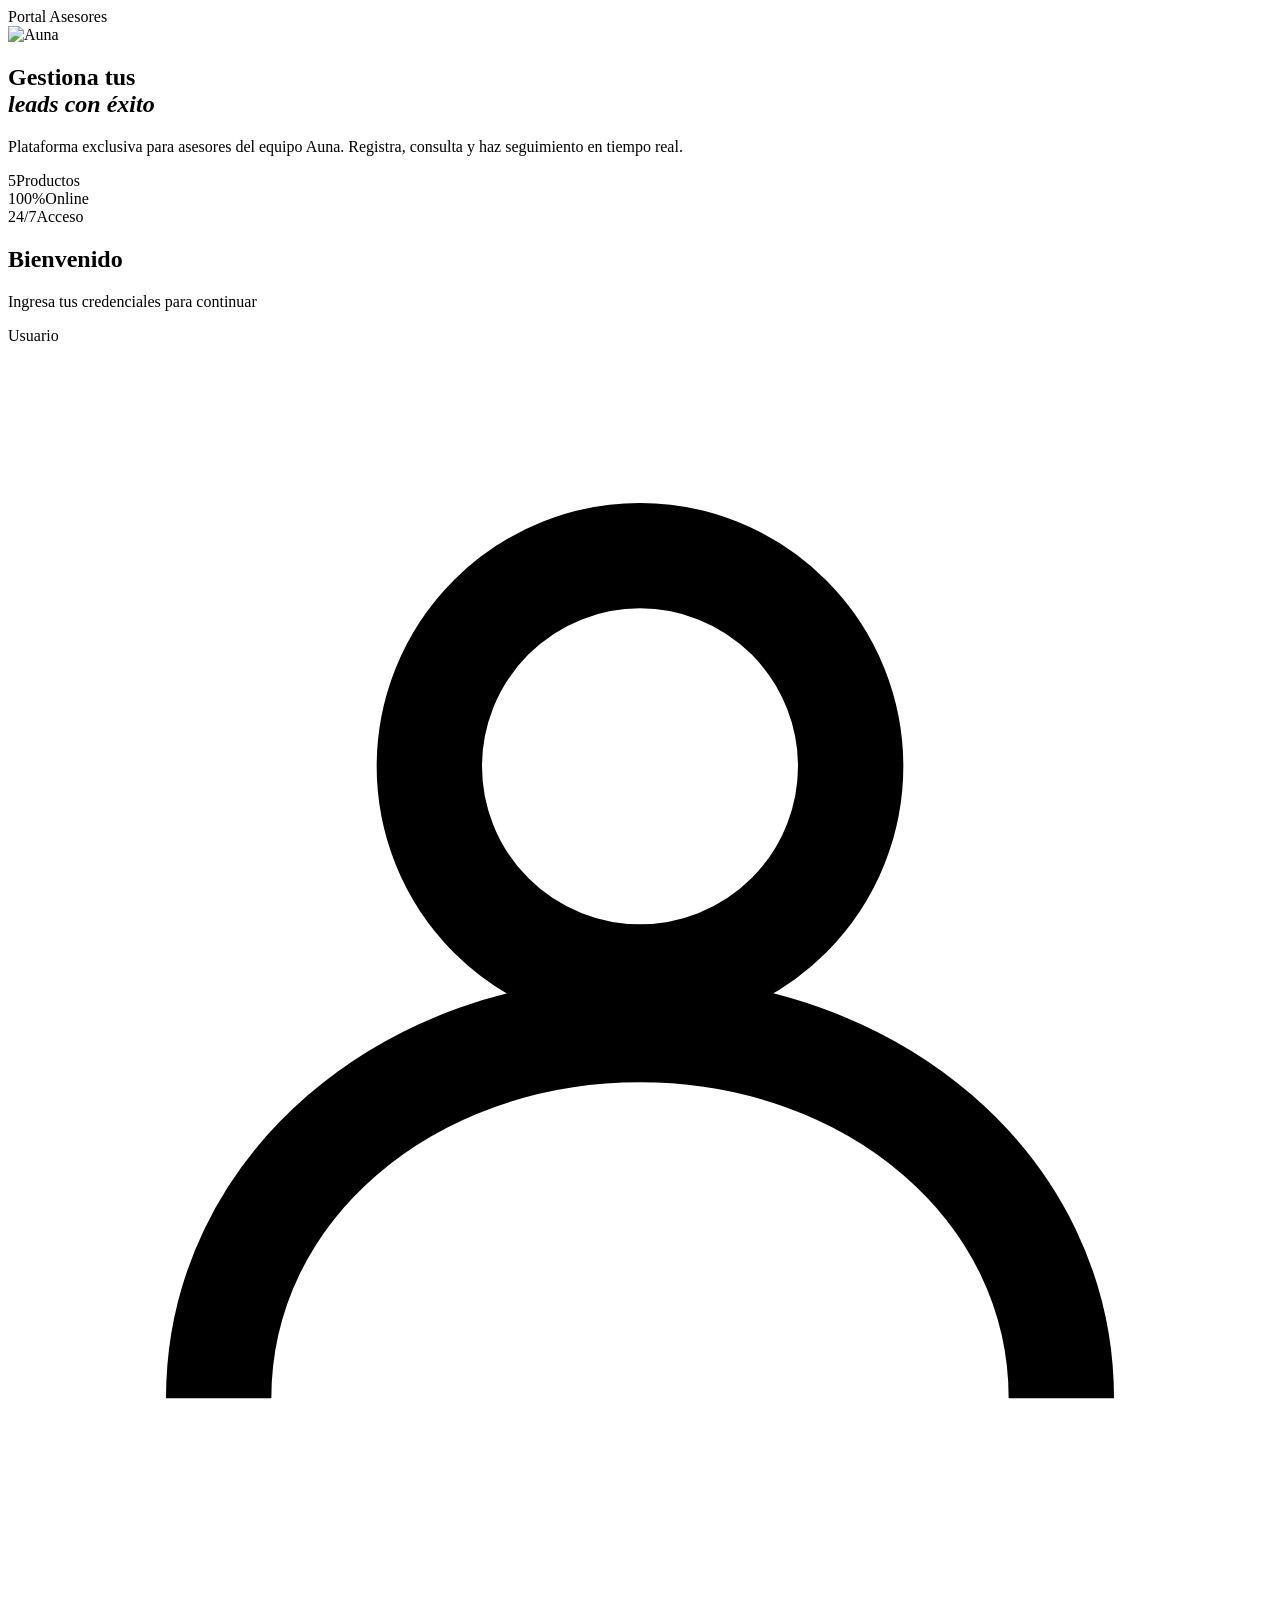
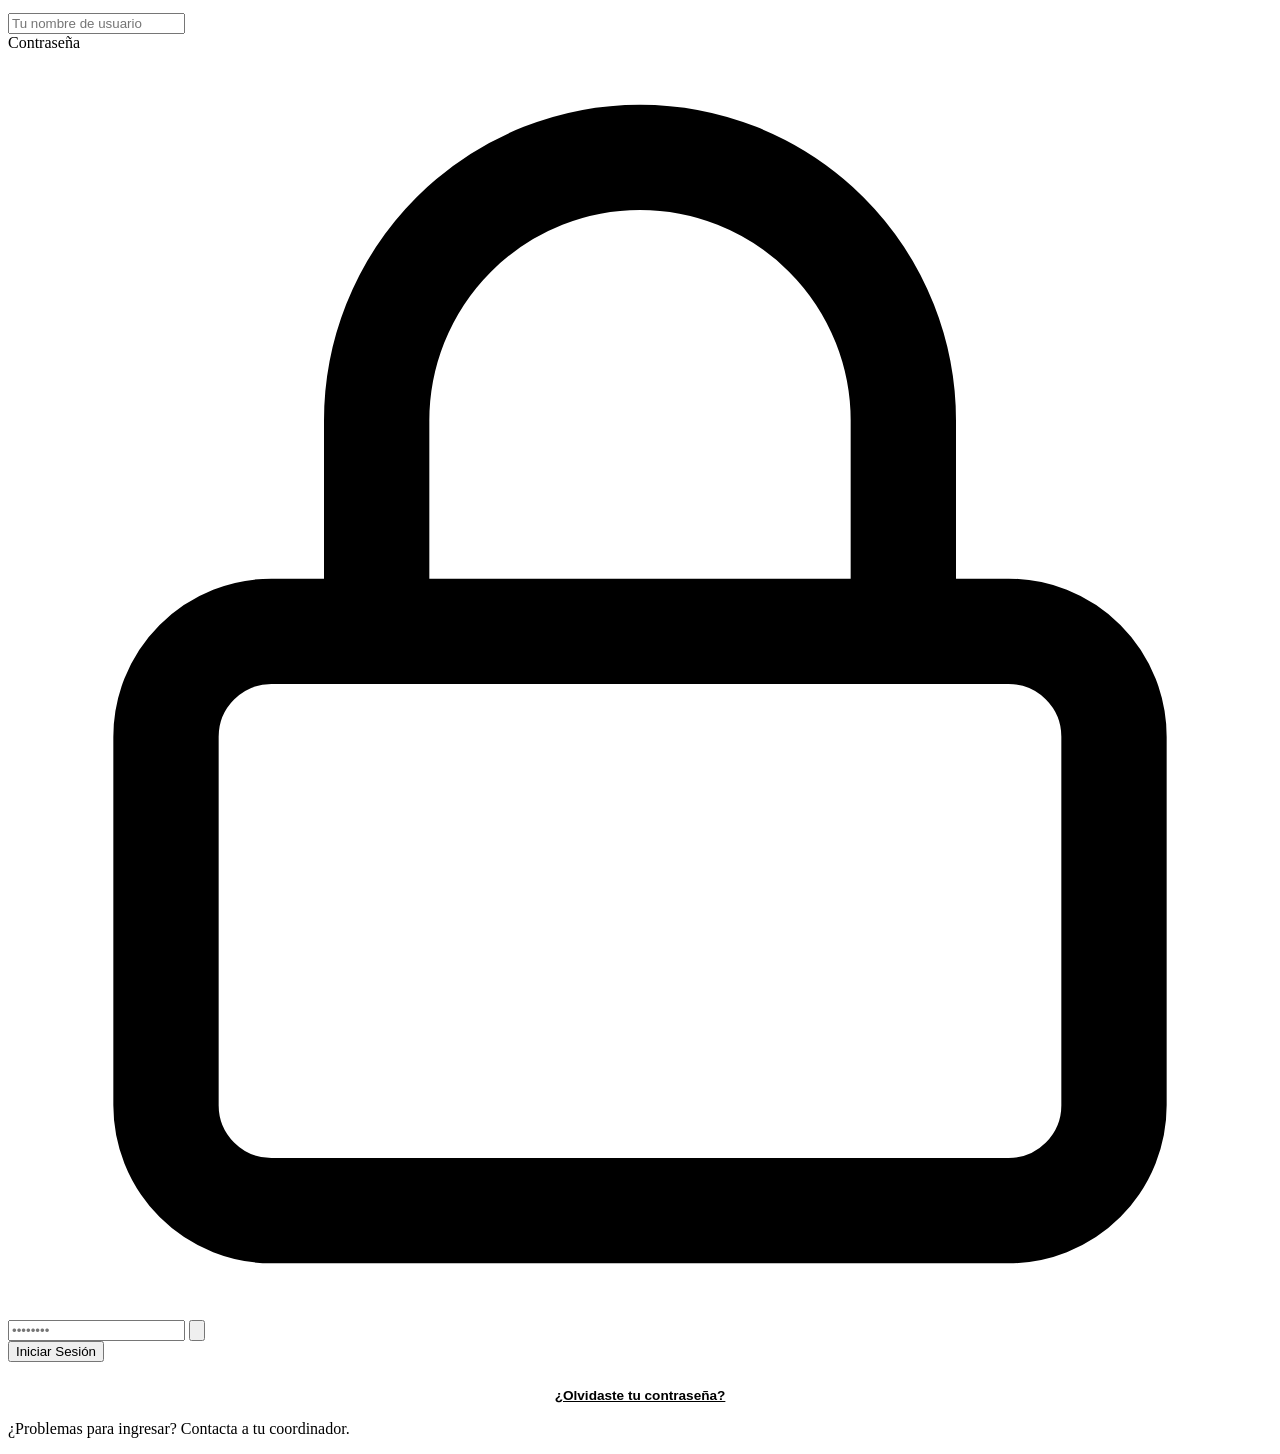
==== index.html @ abc4410a "Create index.html" ====
<!DOCTYPE html>
<html lang="es">

<head>
    <meta charset="UTF-8">
    <meta name="viewport" content="width=device-width, initial-scale=1.0">
    <title>Auna — Portal de Asesores</title>
    <link rel="preconnect" href="https://fonts.googleapis.com">
    <link rel="preconnect" href="https://fonts.gstatic.com" crossorigin>
    <link
        href="https://fonts.googleapis.com/css2?family=Outfit:wght@300;400;500;600;700&family=DM+Serif+Display:ital@0;1&display=swap"
        rel="stylesheet">
    <link rel="stylesheet" href="style.css">
    <script src="https://cdn.jsdelivr.net/npm/@supabase/supabase-js@2"></script>
    <script src="https://cdnjs.cloudflare.com/ajax/libs/qrcodejs/1.0.0/qrcode.min.js"></script>
    <script src="https://cdnjs.cloudflare.com/ajax/libs/Chart.js/4.4.1/chart.umd.min.js"></script>
    <script src="https://cdnjs.cloudflare.com/ajax/libs/html-to-image/1.11.11/html-to-image.min.js"></script>
    <script src="https://cdnjs.cloudflare.com/ajax/libs/xlsx/0.18.5/xlsx.full.min.js"></script>
</head>

<body>

    <section id="login-section" class="screen active">
        <div class="login-split">

            <div class="login-brand">
                <div class="brand-inner">
                    <div class="brand-badge">Portal Asesores</div>
                    <img src="https://res.cloudinary.com/dwxiuavqd/image/upload/v1774998253/468951353_1098106335437147_8489372296479282912_n_insezr.jpg"
                        alt="Auna" class="brand-logo">
                    <h1 class="brand-headline">Gestiona tus<br><em>leads con éxito</em></h1>
                    <p class="brand-sub">Plataforma exclusiva para asesores del equipo Auna. Registra, consulta y haz
                        seguimiento en tiempo real.</p>
                    <div class="brand-stats">
                        <div class="stat"><span class="stat-num">5</span><span class="stat-label">Productos</span></div>
                        <div class="stat-divider"></div>
                        <div class="stat"><span class="stat-num">100%</span><span class="stat-label">Online</span></div>
                        <div class="stat-divider"></div>
                        <div class="stat"><span class="stat-num">24/7</span><span class="stat-label">Acceso</span></div>
                    </div>
                </div>
                <div class="brand-decor">
                    <div class="decor-circle c1"></div>
                    <div class="decor-circle c2"></div>
                    <div class="decor-circle c3"></div>
                </div>
            </div>

            <div class="login-form-panel">
                <div class="login-card">
                    <div class="login-card-top">
                        <h2>Bienvenido</h2>
                        <p>Ingresa tus credenciales para continuar</p>
                    </div>

                    <div class="field-group">
                        <label for="username">Usuario</label>
                        <div class="input-wrap">
                            <svg class="input-icon" viewBox="0 0 24 24" fill="none" stroke="currentColor"
                                stroke-width="2">
                                <circle cx="12" cy="8" r="4" />
                                <path d="M4 20c0-4 3.6-7 8-7s8 3 8 7" />
                            </svg>
                            <input type="text" id="username" placeholder="Tu nombre de usuario" autocomplete="username">
                        </div>
                    </div>

                    <div class="field-group">
                        <label for="password">Contraseña</label>
                        <div class="input-wrap">
                            <svg class="input-icon" viewBox="0 0 24 24" fill="none" stroke="currentColor"
                                stroke-width="2">
                                <rect x="3" y="11" width="18" height="11" rx="2" />
                                <path d="M7 11V7a5 5 0 0 1 10 0v4" />
                            </svg>
                            <input type="password" id="password" placeholder="••••••••" autocomplete="current-password">
                            <button class="toggle-pass" type="button" aria-label="Mostrar contraseña"
                                onclick="togglePass()">
                                <svg id="eye-icon" viewBox="0 0 24 24" fill="none" stroke="currentColor"
                                    stroke-width="2">
                                    <path d="M1 12S5 4 12 4s11 8 11 8-4 8-11 8S1 12 1 12z" />
                                    <circle cx="12" cy="12" r="3" />
                                </svg>
                            </button>
                        </div>
                    </div>

                    <div id="login-error" class="error-msg" style="display:none">
                        <svg viewBox="0 0 24 24" fill="none" stroke="currentColor" stroke-width="2">
                            <circle cx="12" cy="12" r="10" />
                            <line x1="12" y1="8" x2="12" y2="12" />
                            <line x1="12" y1="16" x2="12.01" y2="16" />
                        </svg>
                        Usuario o contraseña incorrectos
                    </div>

                    <button class="btn-primary" id="login-btn" onclick="login()">
                        <span class="btn-text">Iniciar Sesión</span>
                        <span class="btn-loader" style="display:none">
                            <span class="spinner"></span> Verificando...
                        </span>
                    </button>

                    <div style="text-align: center; margin-top: 1.5rem;">
                        <button onclick="enviarRecuperacion()" class="link-btn" style="font-size: 0.85rem; color: var(--blue-600); font-weight: 600; background: none; border: none; cursor: pointer; text-decoration: underline;">
                            ¿Olvidaste tu contraseña?
                        </button>
                    </div>

                    <p class="login-footer-note">¿Problemas para ingresar? Contacta a tu coordinador.</p>
                </div>
            </div>

        </div>
    </section>

    <section id="form-section" class="screen" style="display:none">

        <nav class="topbar">
            <img src="https://res.cloudinary.com/dwxiuavqd/image/upload/v1774998253/468951353_1098106335437147_8489372296479282912_n_insezr.jpg"
                alt="Auna" class="topbar-logo">
            <div class="topbar-center">
                <span id="topbar-title">Formulario Barrido</span>
            </div>
            <div class="topbar-right">
                <div class="user-chip" onclick="abrirModalEquipo()" style="cursor: pointer;" title="Gestionar Equipo">
                    <div class="user-avatar" id="user-avatar">A</div>
                    <span id="user-name-chip">Asesor</span>
                </div>
                <button class="btn-logout" onclick="logout()" title="Cerrar sesión">
                    <svg viewBox="0 0 24 24" fill="none" stroke="currentColor" stroke-width="2">
                        <path d="M9 21H5a2 2 0 0 1-2-2V5a2 2 0 0 1 2-2h4" />
                        <polyline points="16 17 21 12 16 7" />
                        <line x1="21" y1="12" x2="9" y2="12" />
                    </svg>
                </button>
            </div>
        </nav>

        <main class="main-content">
            <div class="content-wrapper">

                <div class="tab-bar" id="tab-bar-desktop">
                    <button class="tab active" id="tab-form" onclick="switchTab('form')">
                        <svg viewBox="0 0 24 24" fill="none" stroke="currentColor" stroke-width="2">
                            <path d="M11 4H4a2 2 0 0 0-2 2v14a2 2 0 0 0 2 2h14a2 2 0 0 0 2-2v-7" />
                            <path d="M18.5 2.5a2.121 2.121 0 0 1 3 3L12 15l-4 1 1-4 9.5-9.5z" />
                        </svg>
                        Nuevo Lead
                    </button>
                    <button class="tab" id="tab-records" onclick="switchTab('records')">
                        <svg viewBox="0 0 24 24" fill="none" stroke="currentColor" stroke-width="2">
                            <path d="M9 17H5a2 2 0 0 0-2 2v2h18v-2a2 2 0 0 0-2-2h-4" />
                            <path d="M12 3v10m-4-4 4 4 4-4" />
                        </svg>
                        Mis Registros
                    </button>
                    <button class="tab" id="tab-encuesta" onclick="switchTab('encuesta')">
                        <svg viewBox="0 0 24 24" fill="none" stroke="currentColor" stroke-width="2">
                            <rect x="3" y="3" width="7" height="7" rx="1" />
                            <rect x="14" y="3" width="7" height="7" rx="1" />
                            <rect x="3" y="14" width="7" height="7" rx="1" />
                            <rect x="14" y="14" width="7" height="7" rx="1" />
                        </svg>
                        Encuesta
                    </button>
                    <button class="tab" id="tab-cotizador" onclick="switchTab('cotizador')">
                        <svg viewBox="0 0 24 24" fill="none" stroke="currentColor" stroke-width="2">
                            <path
                                d="M12 2l3.09 6.26L22 9.27l-5 4.87 1.18 6.88L12 17.77l-6.18 3.25L7 14.14 2 9.27l6.91-1.01L12 2z" />
                        </svg>
                        Cotizador
                    </button>
                    <button class="tab" id="tab-proyeccion" onclick="switchTab('proyeccion')">
                        <svg viewBox="0 0 24 24" fill="none" stroke="currentColor" stroke-width="2">
                            <polyline points="22 12 18 12 15 21 9 3 6 12 2 12" />
                        </svg>
                        Proyección
                    </button>
                </div>

                <div class="mobile-nav" id="mobile-nav">
                    <button class="mobile-nav-trigger" id="mobile-nav-trigger" onclick="toggleMobileNav()">
                        <div class="mobile-nav-trigger-left">
                            <div class="mobile-nav-active-icon" id="mobile-nav-icon">
                                <svg viewBox="0 0 24 24" fill="none" stroke="currentColor" stroke-width="2">
                                    <path d="M11 4H4a2 2 0 0 0-2 2v14a2 2 0 0 0 2 2h14a2 2 0 0 0 2-2v-7" />
                                    <path d="M18.5 2.5a2.121 2.121 0 0 1 3 3L12 15l-4 1 1-4 9.5-9.5z" />
                                </svg>
                            </div>
                            <span class="mobile-nav-active-label" id="mobile-nav-label">Nuevo Lead</span>
                        </div>
                        <svg class="mobile-nav-chevron" id="mobile-nav-chevron" viewBox="0 0 24 24" fill="none"
                            stroke="currentColor" stroke-width="2.5">
                            <polyline points="6 9 12 15 18 9" />
                        </svg>
                    </button>
                    <div class="mobile-nav-menu" id="mobile-nav-menu">
                        <button class="mobile-nav-item active" id="mnav-form"
                            onclick="switchTab('form'); closeMobileNav()">
                            <div class="mobile-nav-item-icon"><svg viewBox="0 0 24 24" fill="none" stroke="currentColor"
                                    stroke-width="2">
                                    <path d="M11 4H4a2 2 0 0 0-2 2v14a2 2 0 0 0 2 2h14a2 2 0 0 0 2-2v-7" />
                                    <path d="M18.5 2.5a2.121 2.121 0 0 1 3 3L12 15l-4 1 1-4 9.5-9.5z" />
                                </svg></div>
                            <div class="mobile-nav-item-text">
                                <span class="mobile-nav-item-label">Nuevo Lead</span>
                                <span class="mobile-nav-item-sub">Registrar nuevo cliente potencial</span>
                            </div>
                        </button>
                        <button class="mobile-nav-item" id="mnav-records"
                            onclick="switchTab('records'); closeMobileNav()">
                            <div class="mobile-nav-item-icon"><svg viewBox="0 0 24 24" fill="none" stroke="currentColor"
                                    stroke-width="2">
                                    <path d="M9 17H5a2 2 0 0 0-2 2v2h18v-2a2 2 0 0 0-2-2h-4" />
                                    <path d="M12 3v10m-4-4 4 4 4-4" />
                                </svg></div>
                            <div class="mobile-nav-item-text">
                                <span class="mobile-nav-item-label">Mis Registros</span>
                                <span class="mobile-nav-item-sub">Ver historial de leads</span>
                            </div>
                        </button>
                        <button class="mobile-nav-item" id="mnav-encuesta"
                            onclick="switchTab('encuesta'); closeMobileNav()">
                            <div class="mobile-nav-item-icon"><svg viewBox="0 0 24 24" fill="none" stroke="currentColor"
                                    stroke-width="2">
                                    <rect x="3" y="3" width="7" height="7" rx="1" />
                                    <rect x="14" y="3" width="7" height="7" rx="1" />
                                    <rect x="3" y="14" width="7" height="7" rx="1" />
                                    <rect x="14" y="14" width="7" height="7" rx="1" />
                                </svg></div>
                            <div class="mobile-nav-item-text">
                                <span class="mobile-nav-item-label">Encuesta</span>
                                <span class="mobile-nav-item-sub">QR para captura de datos</span>
                            </div>
                        </button>
                        <button class="mobile-nav-item" id="mnav-cotizador"
                            onclick="switchTab('cotizador'); closeMobileNav()">
                            <div class="mobile-nav-item-icon"><svg viewBox="0 0 24 24" fill="none" stroke="currentColor"
                                    stroke-width="2">
                                    <path
                                        d="M12 2l3.09 6.26L22 9.27l-5 4.87 1.18 6.88L12 17.77l-6.18 3.25L7 14.14 2 9.27l6.91-1.01L12 2z" />
                                </svg></div>
                            <div class="mobile-nav-item-text">
                                <span class="mobile-nav-item-label">Cotizador</span>
                                <span class="mobile-nav-item-sub">Calcular precios de planes</span>
                            </div>
                        </button>
                        <button class="mobile-nav-item" id="mnav-proyeccion"
                            onclick="switchTab('proyeccion'); closeMobileNav()">
                            <div class="mobile-nav-item-icon"><svg viewBox="0 0 24 24" fill="none" stroke="currentColor"
                                    stroke-width="2">
                                    <polyline points="22 12 18 12 15 21 9 3 6 12 2 12" />
                                </svg></div>
                            <div class="mobile-nav-item-text">
                                <span class="mobile-nav-item-label">Proyección</span>
                                <span class="mobile-nav-item-sub">Registrar proyección del día</span>
                            </div>
                        </button>
                    </div>
                </div>

                <div id="panel-form" class="tab-panel active">
                    <div class="form-card">
                        <div class="form-card-header">
                            <div class="form-card-icon">
                                <svg viewBox="0 0 24 24" fill="none" stroke="currentColor" stroke-width="2">
                                    <path d="M16 21v-2a4 4 0 0 0-4-4H6a4 4 0 0 0-4 4v2" />
                                    <circle cx="9" cy="7" r="4" />
                                    <path d="M22 21v-2a4 4 0 0 0-3-3.87" />
                                    <path d="M16 3.13a4 4 0 0 1 0 7.75" />
                                </svg>
                            </div>
                            <div>
                                <h2 class="form-card-title" id="form-title">Formulario Barrido</h2>
                                <p class="form-card-subtitle">Completa los datos del cliente potencial</p>
                            </div>
                        </div>

                        <form id="barrido-form" novalidate>
                            <div class="form-grid">

                                <div class="field-group full-width">
                                    <label for="nombre">
                                        <svg viewBox="0 0 24 24" fill="none" stroke="currentColor" stroke-width="2">
                                            <path d="M20 21v-2a4 4 0 0 0-4-4H8a4 4 0 0 0-4 4v2" />
                                            <circle cx="12" cy="7" r="4" />
                                        </svg>
                                        Nombre y Apellido
                                    </label>
                                    <input type="text" id="nombre" placeholder="Nombre completo del cliente" required>
                                    <span class="field-error" id="err-nombre"></span>
                                </div>

                                <div class="field-group">
                                    <label for="telefono">
                                        <svg viewBox="0 0 24 24" fill="none" stroke="currentColor" stroke-width="2">
                                            <path
                                                d="M22 16.92v3a2 2 0 0 1-2.18 2 19.79 19.79 0 0 1-8.63-3.07A19.5 19.5 0 0 1 4.69 12a19.79 19.79 0 0 1-3.07-8.67A2 2 0 0 1 3.62 2h3a2 2 0 0 1 2 1.72c.127.96.361 1.903.7 2.81a2 2 0 0 1-.45 2.11L7.91 9.91a16 16 0 0 0 6.18 6.18l1.07-1.07a2 2 0 0 1 2.11-.45c.907.339 1.85.573 2.81.7A2 2 0 0 1 22 16.92z" />
                                        </svg>
                                        Número de Teléfono
                                    </label>
                                    <input type="tel" id="telefono" placeholder="9 dígitos" maxlength="9"
                                        inputmode="numeric" required>
                                    <span class="field-error" id="err-telefono"></span>
                                </div>

                                <div class="field-group">
                                    <label for="edad">
                                        <svg viewBox="0 0 24 24" fill="none" stroke="currentColor" stroke-width="2">
                                            <rect x="3" y="4" width="18" height="18" rx="2" ry="2" />
                                            <line x1="16" y1="2" x2="16" y2="6" />
                                            <line x1="8" y1="2" x2="8" y2="6" />
                                            <line x1="3" y1="10" x2="21" y2="10" />
                                        </svg>
                                        Edad
                                    </label>
                                    <input type="tel" id="edad" placeholder="Años" maxlength="3" inputmode="numeric"
                                        required>
                                    <span class="field-error" id="err-edad"></span>
                                </div>

                                <div class="field-group full-width">
                                    <label for="producto">
                                        <svg viewBox="0 0 24 24" fill="none" stroke="currentColor" stroke-width="2">
                                            <path
                                                d="M21 16V8a2 2 0 0 0-1-1.73l-7-4a2 2 0 0 0-2 0l-7 4A2 2 0 0 0 3 8v8a2 2 0 0 0 1 1.73l7 4a2 2 0 0 0 2 0l7-4A2 2 0 0 0 21 16z" />
                                        </svg>
                                        Producto de Interés
                                    </label>
                                    <div class="select-wrap">
                                        <select id="producto" required>
                                            <option value="" disabled selected>Selecciona un producto</option>
                                            <option value="Auna Classic">🔵 Auna Classic</option>
                                            <option value="Auna Premium">🟣 Auna Premium</option>
                                            <option value="Auna Senior">🟢 Auna Senior</option>
                                            <option value="Onco Pro">🟠 Onco Pro</option>
                                            <option value="Onco Plus">🔴 Onco Plus</option>
                                        </select>
                                        <svg class="select-arrow" viewBox="0 0 24 24" fill="none" stroke="currentColor"
                                            stroke-width="2">
                                            <polyline points="6 9 12 15 18 9" />
                                        </svg>
                                    </div>
                                    <span class="field-error" id="err-producto"></span>
                                </div>

                                <div class="field-group full-width">
                                    <label for="temperatura">
                                        <svg viewBox="0 0 24 24" fill="none" stroke="currentColor" stroke-width="2">
                                            <path d="M14 14.76V3.5a2.5 2.5 0 0 0-5 0v11.26a4.5 4.5 0 1 0 5 0z" />
                                        </svg>
                                        Temperatura del Lead
                                    </label>
                                    <div class="select-wrap">
                                        <select id="temperatura" required>
                                            <option value="" disabled selected>Selecciona la temperatura</option>
                                            <option value="Frío">🔴 Frío</option>
                                            <option value="Tibio">🟡 Tibio</option>
                                            <option value="Caliente">🟢 Caliente</option>
                                        </select>
                                        <svg class="select-arrow" viewBox="0 0 24 24" fill="none" stroke="currentColor"
                                            stroke-width="2">
                                            <polyline points="6 9 12 15 18 9" />
                                        </svg>
                                    </div>
                                    <span class="field-error" id="err-temperatura"></span>
                                </div>

                                <div class="field-group full-width">
                                    <label for="referencia">
                                        <svg viewBox="0 0 24 24" fill="none" stroke="currentColor" stroke-width="2">
                                            <path d="M21 10c0 7-9 13-9 13s-9-6-9-13a9 9 0 0 1 18 0z" />
                                            <circle cx="12" cy="10" r="3" />
                                        </svg>
                                        Referencia de Ubicación <span class="optional-tag">Opcional</span>
                                    </label>
                                    <input type="text" id="referencia"
                                        placeholder="Ej: Parque central, frente al banco...">
                                </div>

                                <div class="field-group full-width">
                                    <label for="comentarios">
                                        <svg viewBox="0 0 24 24" fill="none" stroke="currentColor" stroke-width="2">
                                            <path d="M21 15a2 2 0 0 1-2 2H7l-4 4V5a2 2 0 0 1 2-2h14a2 2 0 0 1 2 2z" />
                                        </svg>
                                        Comentarios <span class="optional-tag">Opcional</span>
                                    </label>
                                    <textarea id="comentarios" rows="3"
                                        placeholder="Observaciones adicionales..."></textarea>
                                </div>

                            </div>
                            <div class="form-actions">
                                <button type="submit" class="btn-primary btn-submit" id="submit-btn">
                                    <svg viewBox="0 0 24 24" fill="none" stroke="currentColor" stroke-width="2">
                                        <path d="M22 2 11 13" />
                                        <polygon points="22 2 15 22 11 13 2 9 22 2" />
                                    </svg>
                                    <span class="btn-text">Registrar Lead</span>
                                    <span class="btn-loader" style="display:none"><span class="spinner"></span>
                                        Guardando...</span>
                                </button>
                            </div>

                        </form>
                    </div>

                    <div id="toast" class="toast" style="display:none">
                        <svg viewBox="0 0 24 24" fill="none" stroke="currentColor" stroke-width="2.5">
                            <path d="M22 11.08V12a10 10 0 1 1-5.93-9.14" />
                            <polyline points="22 4 12 14.01 9 11.01" />
                        </svg>
                        ¡Lead registrado con éxito!
                    </div>
                </div>

                <div id="panel-records" class="tab-panel">

                    <div id="vista-lista">
                        <div class="records-card">
                            <div class="records-header">
                                <div>
                                    <h2 class="records-title">Mis Registros</h2>
                                    <p class="records-sub" id="records-sub">Historial de leads registrados</p>
                                </div>
                                <div class="records-actions">
                                    <div class="select-wrap admin-only" id="wrap-filtro-asesor" style="display:none">
                                        <select id="filtro-asesor" onchange="aplicarFiltros()"
                                            title="Filtrar por asesor">
                                            <option value="todos">Todos los asesores</option>
                                        </select>
                                        <svg class="select-arrow" viewBox="0 0 24 24" fill="none" stroke="currentColor"
                                            stroke-width="2">
                                            <polyline points="6 9 12 15 18 9" />
                                        </svg>
                                    </div>
                                    <button class="btn-stats" id="btn-ir-stats" onclick="mostrarEstadisticas()"
                                        style="display:none" title="Ver mis estadísticas">
                                        <svg viewBox="0 0 24 24" fill="none" stroke="currentColor" stroke-width="2">
                                            <line x1="18" y1="20" x2="18" y2="10" />
                                            <line x1="12" y1="20" x2="12" y2="4" />
                                            <line x1="6" y1="20" x2="6" y2="14" />
                                        </svg>
                                        Estadísticas
                                    </button>
                                    <button class="btn-export" onclick="exportarExcel()" title="Exportar a Excel">
                                        <svg viewBox="0 0 24 24" fill="none" stroke="currentColor" stroke-width="2">
                                            <path d="M14 2H6a2 2 0 0 0-2 2v16a2 2 0 0 0 2 2h12a2 2 0 0 0 2-2V8z" />
                                            <polyline points="14 2 14 8 20 8" />
                                            <line x1="16" y1="13" x2="8" y2="13" />
                                            <line x1="16" y1="17" x2="8" y2="17" />
                                            <polyline points="10 9 9 9 8 9" />
                                        </svg>
                                        Exportar
                                    </button>
                                    <button class="btn-refresh" onclick="verRegistros()" title="Actualizar">
                                        <svg id="refresh-icon" viewBox="0 0 24 24" fill="none" stroke="currentColor"
                                            stroke-width="2">
                                            <polyline points="1 4 1 10 7 10" />
                                            <path d="M3.51 15a9 9 0 1 0 .49-4.95" />
                                        </svg>
                                        Actualizar
                                    </button>
                                </div>
                            </div>

                            <div class="quick-filters">
                                <button class="qf-btn active" id="qf-todos"
                                    onclick="setQuickFilter('todos')">Todos</button>
                                <button class="qf-btn" id="qf-hoy" onclick="setQuickFilter('hoy')">Hoy</button>
                                <button class="qf-btn" id="qf-semana" onclick="setQuickFilter('semana')">Esta
                                    semana</button>
                                <button class="qf-btn" id="qf-mes" onclick="setQuickFilter('mes')">Este mes</button>
                                <button class="qf-btn" id="qf-rango" onclick="toggleRangoPersonalizado()">
                                    <svg viewBox="0 0 24 24" fill="none" stroke="currentColor" stroke-width="2">
                                        <rect x="3" y="4" width="18" height="18" rx="2" />
                                        <line x1="16" y1="2" x2="16" y2="6" />
                                        <line x1="8" y1="2" x2="8" y2="6" />
                                        <line x1="3" y1="10" x2="21" y2="10" />
                                    </svg>
                                    Rango
                                </button>
                            </div>

                            <div class="rango-wrap" id="rango-wrap" style="display:none">
                                <div class="date-filter-wrap">
                                    <svg viewBox="0 0 24 24" fill="none" stroke="currentColor" stroke-width="2">
                                        <rect x="3" y="4" width="18" height="18" rx="2" />
                                        <line x1="16" y1="2" x2="16" y2="6" />
                                        <line x1="8" y1="2" x2="8" y2="6" />
                                        <line x1="3" y1="10" x2="21" y2="10" />
                                    </svg>
                                    <input type="date" id="fecha-desde" title="Desde" onchange="aplicarFiltros()">
                                    <span class="date-sep">→</span>
                                    <input type="date" id="fecha-hasta" title="Hasta" onchange="aplicarFiltros()">
                                    <button class="btn-clear-dates" onclick="limpiarFechas()" title="Limpiar fechas">
                                        <svg viewBox="0 0 24 24" fill="none" stroke="currentColor" stroke-width="2">
                                            <line x1="18" y1="6" x2="6" y2="18" />
                                            <line x1="6" y1="6" x2="18" y2="18" />
                                        </svg>
                                    </button>
                                </div>
                            </div>

                            <div class="search-bar-wrap">
                                <svg viewBox="0 0 24 24" fill="none" stroke="currentColor" stroke-width="2">
                                    <circle cx="11" cy="11" r="8" />
                                    <line x1="21" y1="21" x2="16.65" y2="16.65" />
                                </svg>
                                <input type="text" id="search-input"
                                    placeholder="Buscar por nombre, producto, teléfono..." oninput="aplicarFiltros()">
                            </div>

                            <div id="tabla-registros">
                                <div class="empty-state">
                                    <svg viewBox="0 0 24 24" fill="none" stroke="currentColor" stroke-width="1.5">
                                        <rect x="3" y="3" width="18" height="18" rx="2" />
                                        <path d="M3 9h18M9 21V9" />
                                    </svg>
                                    <p>Haz clic en <strong>Actualizar</strong> para cargar tus registros.</p>
                                </div>
                            </div>
                        </div>
                    </div>
                    <div id="vista-stats" style="display:none">

                        <div class="stats-topbar">
                            <button class="btn-back-lista" onclick="volverALista()">
                                <svg viewBox="0 0 24 24" fill="none" stroke="currentColor" stroke-width="2.5">
                                    <polyline points="15 18 9 12 15 6" />
                                </svg>
                                Volver a registros
                            </button>
                            <h2 class="stats-topbar-title">Panel de Estadísticas</h2>
                            <div class="select-wrap stats-asesor-wrap" id="wrap-stats-asesor" style="display:none">
                                <select id="stats-asesor" onchange="renderStats()">
                                    <option value="todos">Todos los asesores</option>
                                </select>
                                <svg class="select-arrow" viewBox="0 0 24 24" fill="none" stroke="currentColor"
                                    stroke-width="2">
                                    <polyline points="6 9 12 15 18 9" />
                                </svg>
                            </div>
                        </div>

                        <div class="stats-period-bar">
                            <button class="sp-btn active" id="sp-mes" onclick="setStatsPeriod('mes',    this)">Este
                                mes</button>
                            <button class="sp-btn" id="sp-semana" onclick="setStatsPeriod('semana', this)">Esta
                                semana</button>
                            <button class="sp-btn" id="sp-hoy" onclick="setStatsPeriod('hoy',    this)">Hoy</button>
                            <button class="sp-btn" id="sp-rango" onclick="setStatsPeriod('rango',  this)">
                                <svg viewBox="0 0 24 24" fill="none" stroke="currentColor" stroke-width="2">
                                    <rect x="3" y="4" width="18" height="18" rx="2" />
                                    <line x1="16" y1="2" x2="16" y2="6" />
                                    <line x1="8" y1="2" x2="8" y2="6" />
                                    <line x1="3" y1="10" x2="21" y2="10" />
                                </svg>
                                Rango
                            </button>
                        </div>

                        <div id="stats-rango-wrap" style="display:none" class="rango-wrap">
                            <div class="date-filter-wrap">
                                <svg viewBox="0 0 24 24" fill="none" stroke="currentColor" stroke-width="2">
                                    <rect x="3" y="4" width="18" height="18" rx="2" />
                                    <line x1="16" y1="2" x2="16" y2="6" />
                                    <line x1="8" y1="2" x2="8" y2="6" />
                                    <line x1="3" y1="10" x2="21" y2="10" />
                                </svg>
                                <input type="date" id="stats-desde" onchange="renderStats()">
                                <span class="date-sep">→</span>
                                <input type="date" id="stats-hasta" onchange="renderStats()">
                            </div>
                        </div>

                        <div id="stats-content"></div>

                    </div>
                </div>
                <div id="panel-encuesta" class="tab-panel">
                    <div class="encuesta-card">

                        <div class="encuesta-header">
                            <div class="encuesta-header-icon">
                                <svg viewBox="0 0 24 24" fill="none" stroke="currentColor" stroke-width="2">
                                    <rect x="3" y="3" width="7" height="7" rx="1" />
                                    <rect x="14" y="3" width="7" height="7" rx="1" />
                                    <rect x="3" y="14" width="7" height="7" rx="1" />
                                    <rect x="14" y="14" width="7" height="7" rx="1" />
                                </svg>
                            </div>
                            <div>
                                <h2 class="encuesta-title">Tu Encuesta Personalizada</h2>
                                <p class="encuesta-sub">Comparte este QR o enlace con tus prospectos para que llenen sus
                                    datos</p>
                            </div>
                        </div>

                        <div class="encuesta-body">

                            <div class="link-section">
                                <label class="link-label">
                                    <svg viewBox="0 0 24 24" fill="none" stroke="currentColor" stroke-width="2">
                                        <path d="M10 13a5 5 0 0 0 7.54.54l3-3a5 5 0 0 0-7.07-7.07l-1.72 1.71" />
                                        <path d="M14 11a5 5 0 0 0-7.54-.54l-3 3a5 5 0 0 0 7.07 7.07l1.71-1.71" />
                                    </svg>
                                    Enlace único de encuesta
                                </label>
                                <div class="link-box">
                                    <span id="encuesta-link-text" class="link-text">Cargando...</span>
                                    <button class="btn-copy" id="btn-copy" onclick="copiarLink()" title="Copiar enlace">
                                        <svg id="copy-icon" viewBox="0 0 24 24" fill="none" stroke="currentColor"
                                            stroke-width="2">
                                            <rect x="9" y="9" width="13" height="13" rx="2" />
                                            <path d="M5 15H4a2 2 0 0 1-2-2V4a2 2 0 0 1 2-2h9a2 2 0 0 1 2 2v1" />
                                        </svg>
                                    </button>
                                </div>
                            </div>

                            <div class="qr-section">
                                <label class="link-label">
                                    <svg viewBox="0 0 24 24" fill="none" stroke="currentColor" stroke-width="2">
                                        <path d="M3 9V5a2 2 0 0 1 2-2h4" />
                                        <path d="M15 3h4a2 2 0 0 1 2 2v4" />
                                        <path d="M21 15v4a2 2 0 0 1-2 2h-4" />
                                        <path d="M9 21H5a2 2 0 0 1-2-2v-4" />
                                    </svg>
                                    Código QR — escanear con el celular
                                </label>
                                <div class="qr-wrapper">
                                    <div id="qr-container" class="qr-container">
                                        <div class="qr-loading">
                                            <div class="loading-dots"><span></span><span></span><span></span></div>
                                            <p>Generando QR...</p>
                                        </div>
                                    </div>
                                </div>
                                <button class="btn-download-qr" onclick="descargarQR()">
                                    <svg viewBox="0 0 24 24" fill="none" stroke="currentColor" stroke-width="2">
                                        <path d="M21 15v4a2 2 0 0 1-2 2H5a2 2 0 0 1-2-2v-4" />
                                        <polyline points="7 10 12 15 17 10" />
                                        <line x1="12" y1="15" x2="12" y2="3" />
                                    </svg>
                                    Descargar QR
                                </button>
                            </div>

                            <div class="instrucciones">
                                <div class="instruccion-item">
                                    <div class="instruccion-num">1</div>
                                    <p>Muestra el QR a tu prospecto para que lo escanee con su celular</p>
                                </div>
                                <div class="instruccion-item">
                                    <div class="instruccion-num">2</div>
                                    <p>El prospecto llena el formulario con sus datos</p>
                                </div>
                                <div class="instruccion-item">
                                    <div class="instruccion-num">3</div>
                                    <p>Los datos se guardan automáticamente en tus registros</p>
                                </div>
                            </div>

                        </div>
                    </div>
                </div>

            </div>
            <div id="panel-cotizador" class="tab-panel cot-panel">

                <div class="cot-grid">

                    <div class="cot-controls-card">

                        <div class="cot-controls-header">
                            <div class="relative">
                                <button onclick="cot_toggleMenuModo()" class="cot-modo-btn">
                                    <div class="cot-accent-bar"></div>
                                    <span id="cot_tituloPanel" class="cot-titulo">Panel del Asesor</span>
                                    <svg id="cot_chevronModo" viewBox="0 0 24 24" fill="none" stroke="currentColor"
                                        stroke-width="2.5" class="cot-chevron">
                                        <path stroke-linecap="round" stroke-linejoin="round" d="M19 9l-7 7-7-7" />
                                    </svg>
                                </button>
                                <div id="cot_menuModo" class="cot-dropdown hidden">
                                    <button onclick="cot_seleccionarModo('asesor')" class="cot-dropdown-item">
                                        <span class="cot-dot cot-dot-active"></span> Panel del Asesor
                                    </button>
                                    <button onclick="cot_seleccionarModo('cliente')" class="cot-dropdown-item">
                                        <span class="cot-dot cot-dot-inactive"></span> Cotización de cliente
                                    </button>
                                </div>
                            </div>
                            <div class="cot-counter-wrap">
                                <button onclick="cot_cambiarIntegrantes(-1)" class="cot-counter-btn">−</button>
                                <span id="cot_contadorDisplay" class="cot-counter-num">1</span>
                                <button onclick="cot_cambiarIntegrantes(1)" class="cot-counter-btn">+</button>
                            </div>
                        </div>

                        <button id="cot_btnActuarial" onclick="cot_toggleActuarial()" class="cot-actuarial-btn">
                            <svg viewBox="0 0 24 24" fill="none" stroke="currentColor" stroke-width="2">
                                <rect x="3" y="4" width="18" height="18" rx="2" />
                                <line x1="16" y1="2" x2="16" y2="6" />
                                <line x1="8" y1="2" x2="8" y2="6" />
                                <line x1="3" y1="10" x2="21" y2="10" />
                            </svg>
                            <div class="cot-actuarial-text">
                                <span class="cot-actuarial-label">Edad Actuarial</span>
                                <span class="cot-actuarial-sub">Calcula la edad redondeada al año más cercano</span>
                            </div>
                            <span id="cot_actuarial-status" class="cot-actuarial-status off">Desactivado</span>
                        </button>

                        <div class="field-group">
                            <label class="field-label">
                                <svg viewBox="0 0 24 24" fill="none" stroke="currentColor" stroke-width="2">
                                    <path
                                        d="M21 16V8a2 2 0 0 0-1-1.73l-7-4a2 2 0 0 0-2 0l-7 4A2 2 0 0 0 3 8v8a2 2 0 0 0 1 1.73l7 4a2 2 0 0 0 2 0l7-4A2 2 0 0 0 21 16z" />
                                </svg>
                                Tipo de Plan
                            </label>
                            <div class="select-wrap">
                                <select id="cot_planGlobal" onchange="cot_actualizarTodoPorPlan()" class="cot-select">
                                    <option value="Plan Auna salud Classic">Plan Auna salud Classic</option>
                                    <option value="Plan Auna salud Premium">Plan Auna salud Premium</option>
                                    <option value="Plan Auna salud Senior">Plan Auna salud Senior</option>
                                    <option value="Onco Pro">Onco Pro</option>
                                    <option value="Onco Plus">Onco Plus</option>
                                </select>
                                <svg class="select-arrow" viewBox="0 0 24 24" fill="none" stroke="currentColor"
                                    stroke-width="2">
                                    <polyline points="6 9 12 15 18 9" />
                                </svg>
                            </div>
                        </div>

                        <div id="cot_contenedorIntegrantes" class="cot-integrantes-wrap"></div>

                        <div class="cot-extras-grid">
                            <div class="field-group">
                                <label class="field-label">
                                    <svg viewBox="0 0 24 24" fill="none" stroke="currentColor" stroke-width="2">
                                        <rect x="3" y="4" width="18" height="18" rx="2" />
                                        <line x1="16" y1="2" x2="16" y2="6" />
                                        <line x1="8" y1="2" x2="8" y2="6" />
                                        <line x1="3" y1="10" x2="21" y2="10" />
                                    </svg>
                                    Vence el:
                                </label>
                                <input type="date" id="cot_fechaLimite" onchange="cot_actualizarPreview()"
                                    class="cot-input-date">
                            </div>
                            <div class="field-group">
                                <label class="field-label">
                                    <svg viewBox="0 0 24 24" fill="none" stroke="currentColor" stroke-width="2">
                                        <path d="M20 12V22H4V12" />
                                        <path d="M22 7H2v5h20V7z" />
                                        <path d="M12 22V7" />
                                        <path d="M12 7H7.5a2.5 2.5 0 0 1 0-5C11 2 12 7 12 7z" />
                                        <path d="M12 7h4.5a2.5 2.5 0 0 0 0-5C13 2 12 7 12 7z" />
                                    </svg>
                                    Beneficio adicional:
                                </label>
                                <input type="text" id="cot_beneficio" placeholder="Ej: + 1 mes gratis"
                                    oninput="cot_actualizarPreview()" class="cot-input-text">
                            </div>
                        </div>

                        <div id="cot_botonesAsesor" class="cot-btns">
                            <button onclick="cot_exportarCotizacion(true)" class="btn-primary cot-btn-main">
                                <svg viewBox="0 0 24 24" fill="none" stroke="currentColor" stroke-width="2">
                                    <path d="M21 15v4a2 2 0 0 1-2 2H5a2 2 0 0 1-2-2v-4" />
                                    <polyline points="7 10 12 15 17 10" />
                                    <line x1="12" y1="15" x2="12" y2="3" />
                                </svg>
                                Descargar Con Descuento
                            </button>
                            <button onclick="cot_exportarCotizacion(false)" class="cot-btn-secondary">
                                Descargar Sin Descuento
                            </button>
                            <button onclick="window.open('https://linkventa.auna.pe/iniciar-sesion/', '_blank')"
                                class="cot-btn-pago">
                                <svg viewBox="0 0 24 24" fill="none" stroke="currentColor" stroke-width="2"
                                    stroke-linecap="round" stroke-linejoin="round">
                                    <path d="M10 13a5 5 0 0 0 7.54.54l3-3a5 5 0 0 0-7.07-7.07l-1.72 1.71"></path>
                                    <path d="M14 11a5 5 0 0 0-7.54-.54l-3 3a5 5 0 0 0 7.07 7.07l1.71-1.71"></path>
                                </svg>
                                Generar link de pago
                            </button>
                        </div>
                        <div id="cot_botonesCliente" class="cot-btns hidden">
                            <button onclick="cot_exportarCotizacion(false)" class="btn-primary cot-btn-main">
                                <svg viewBox="0 0 24 24" fill="none" stroke="currentColor" stroke-width="2">
                                    <path d="M21 15v4a2 2 0 0 1-2 2H5a2 2 0 0 1-2-2v-4" />
                                    <polyline points="7 10 12 15 17 10" />
                                    <line x1="12" y1="15" x2="12" y2="3" />
                                </svg>
                                Descargar Cotización
                            </button>
                            <button onclick="window.open('https://linkventa.auna.pe/iniciar-sesion/', '_blank')"
                                class="cot-btn-pago">
                                <svg viewBox="0 0 24 24" fill="none" stroke="currentColor" stroke-width="2"
                                    stroke-linecap="round" stroke-linejoin="round">
                                    <path d="M10 13a5 5 0 0 0 7.54.54l3-3a5 5 0 0 0-7.07-7.07l-1.72 1.71"></path>
                                    <path d="M14 11a5 5 0 0 0-7.54-.54l-3 3a5 5 0 0 0 7.07 7.07l1.71-1.71"></path>
                                </svg>
                                Generar link de pago
                            </button>
                        </div>

                    </div>
                    <div class="cot-preview-wrap">
                        <div class="cot-preview-scaler">
                            <div id="cot_cotizacion-final" class="cot-card">

                                <div class="cot-card-top">
                                    <img src="https://res.cloudinary.com/dwxiuavqd/image/upload/f_auto,q_auto/AUNA_1_cfdhdt"
                                        alt="Auna" class="cot-logo" crossorigin="anonymous">
                                    <span class="cot-badge-oficial">Cotización Oficial</span>
                                </div>

                                <div class="cot-card-subtitle">
                                    <h3>Tu bienestar y el de tu familia es nuestra prioridad 🩺💙</h3>
                                </div>

                                <div class="cot-plan-banner">
                                    <p class="cot-plan-label">Plan Protegido</p>
                                    <h4 id="cot_prev-plan">Plan Auna salud Classic</h4>
                                </div>

                                <div id="cot_lista-detallada" class="cot-lista"></div>

                                <div id="cot_bloque-descuento">
                                    <div class="cot-total-box">
                                        <p class="cot-total-label">Inversión mensual total</p>
                                        <div class="cot-total-amounts">
                                            <span id="cot_total-promo" class="cot-amount-promo">S/ 0.00</span>
                                            <span id="cot_total-reg" class="cot-amount-reg">S/ 0.00</span>
                                        </div>
                                        <div class="cot-oferta-tag">Oferta Exclusiva</div>
                                    </div>
                                    <p class="cot-vence" id="cot_texto-vence">Vence el --</p>
                                    <div id="cot_area-beneficio" class="cot-beneficio hidden">
                                        <span class="cot-beneficio-icon">🎁</span>
                                        <div>
                                            <p class="cot-beneficio-title">Beneficio Exclusivo:</p>
                                            <p id="cot_prev-beneficio" class="cot-beneficio-val"></p>
                                        </div>
                                    </div>
                                </div>

                                <div id="cot_bloque-regular" class="cot-total-regular hidden">
                                    <p class="cot-total-label-reg">Inversión mensual regular</p>
                                    <span id="cot_total-solo-reg" class="cot-amount-solo-reg">S/ 0.00</span>
                                </div>

                                <div class="cot-card-spacer"></div>

                                <div class="cot-footer">
                                    <p>Tu salud en las mejores manos.</p>
                                </div>

                            </div>
                        </div>
                    </div>
                </div>
            </div>
            <div id="panel-proyeccion" class="tab-panel">
                <div class="proy-card">

                    <div class="proy-header" id="proy-header-asesor">
                        <div class="proy-header-icon">
                            <svg viewBox="0 0 24 24" fill="none" stroke="currentColor" stroke-width="2">
                                <polyline points="22 12 18 12 15 21 9 3 6 12 2 12" />
                            </svg>
                        </div>
                        <div>
                            <h2 class="proy-title">Proyección del Día</h2>
                            <p class="proy-sub" id="proy-fecha-sub">Cargando...</p>
                        </div>
                    </div>

                    <div class="proy-header proy-header-admin" id="proy-header-admin" style="display:none">
                        <div class="proy-header-icon" style="background:rgba(255,255,255,0.18)">
                            <svg viewBox="0 0 24 24" fill="none" stroke="currentColor" stroke-width="2">
                                <line x1="18" y1="20" x2="18" y2="10" />
                                <line x1="12" y1="20" x2="12" y2="4" />
                                <line x1="6" y1="20" x2="6" y2="14" />
                            </svg>
                        </div>
                        <div style="flex:1">
                            <h2 class="proy-title">Proyecciones del Día — Todos los Asesores</h2>
                            <p class="proy-sub" id="proy-admin-fecha">Hoy</p>
                        </div>
                        <div class="proy-kpi-total">
                            <div class="proy-kpi-num" id="proy-total-unidades">0</div>
                            <div class="proy-kpi-label">unidades proyectadas</div>
                        </div>
                    </div>

                    <div id="proy-loading" class="proy-loading-state">
                        <div class="loading-dots"><span></span><span></span><span></span></div>
                        <p>Cargando proyección...</p>
                    </div>

                    <div id="proy-preview-view" style="display:none">
                        <div id="proy-preview-tabla"></div>
                        <div class="proy-preview-actions">
                            <button class="proy-btn-add" onclick="proy_mostrarEditor()">
                                <svg viewBox="0 0 24 24" fill="none" stroke="currentColor" stroke-width="2">
                                    <path d="M11 4H4a2 2 0 0 0-2 2v14a2 2 0 0 0 2 2h14a2 2 0 0 0 2-2v-7" />
                                    <path d="M18.5 2.5a2.121 2.121 0 0 1 3 3L12 15l-4 1 1-4 9.5-9.5z" />
                                </svg>
                                Editar / Agregar prospecto
                            </button>
                        </div>
                    </div>

                    <div id="proy-asesor-view" style="display:none">
                        <div id="proy-filas-wrap"></div>
                        <div class="proy-add-row">
                            <button class="proy-btn-add" onclick="proy_agregarFila()">
                                <svg viewBox="0 0 24 24" fill="none" stroke="currentColor" stroke-width="2">
                                    <line x1="12" y1="5" x2="12" y2="19" />
                                    <line x1="5" y1="12" x2="19" y2="12" />
                                </svg>
                                Agregar otro prospecto
                            </button>
                        </div>
                        <div class="proy-save-bar">
                            <button class="btn-primary proy-btn-save" id="proy-btn-save" onclick="proy_guardar()">
                                <svg viewBox="0 0 24 24" fill="none" stroke="currentColor" stroke-width="2">
                                    <path d="M19 21H5a2 2 0 0 1-2-2V5a2 2 0 0 1 2-2h11l5 5v11a2 2 0 0 1-2 2z" />
                                    <polyline points="17 21 17 13 7 13 7 21" />
                                    <polyline points="7 3 7 8 15 8" />
                                </svg>
                                <span class="btn-text">Guardar Proyección</span>
                                <span class="btn-loader" style="display:none"><span class="spinner"></span>
                                    Guardando...</span>
                            </button>
                        </div>
                    </div>

                    <div id="proy-admin-view" style="display:none">
                        <div class="proy-admin-download-bar">
                            <button class="btn-export proy-download-btn" onclick="proy_descargarExcel()">
                                <svg viewBox="0 0 24 24" fill="none" stroke="currentColor" stroke-width="2">
                                    <path d="M14 2H6a2 2 0 0 0-2 2v16a2 2 0 0 0 2 2h12a2 2 0 0 0 2-2V8z" />
                                    <polyline points="14 2 14 8 20 8" />
                                    <line x1="16" y1="13" x2="8" y2="13" />
                                    <line x1="16" y1="17" x2="8" y2="17" />
                                </svg>
                                Descargar Excel
                            </button>
                        </div>
                        <div id="proy-admin-tabla"></div>
                    </div>

                </div>
            </div>
        </main>
    </section>

    <div id="wa-modal-overlay" class="modal-overlay" style="display:none" onclick="closeWaModal(event)">
        <div class="modal-card wa-modal-card" role="dialog" aria-modal="true">

            <div class="modal-header wa-modal-header">
                <div class="modal-header-left">
                    <div class="modal-icon wa-modal-icon">
                        <svg viewBox="0 0 24 24" fill="currentColor">
                            <path
                                d="M17.472 14.382c-.297-.149-1.758-.867-2.03-.967-.273-.099-.471-.148-.67.15-.197.297-.767.966-.94 1.164-.173.199-.347.223-.644.075-.297-.15-1.255-.463-2.39-1.475-.883-.788-1.48-1.761-1.653-2.059-.173-.297-.018-.458.13-.606.134-.133.298-.347.446-.52.149-.174.198-.298.298-.497.099-.198.05-.371-.025-.52-.075-.149-.669-1.612-.916-2.207-.242-.579-.487-.5-.669-.51-.173-.008-.371-.01-.57-.01-.198 0-.52.074-.792.372-.272.297-1.04 1.016-1.04 2.479 0 1.462 1.065 2.875 1.213 3.074.149.198 2.096 3.2 5.077 4.487.709.306 1.262.489 1.694.625.712.227 1.36.195 1.871.118.571-.085 1.758-.719 2.006-1.413.248-.694.248-1.289.173-1.413-.074-.124-.272-.198-.57-.347z" />
                            <path
                                d="M11.5 2C6.253 2 2 6.253 2 11.5c0 1.87.518 3.618 1.414 5.106L2 22l5.565-1.396A9.455 9.455 0 0 0 11.5 21C16.747 21 21 16.747 21 11.5S16.747 2 11.5 2zm0 17.25a7.725 7.725 0 0 1-3.947-1.082l-.283-.168-2.933.735.784-2.862-.184-.293A7.713 7.713 0 0 1 3.75 11.5C3.75 7.22 7.22 3.75 11.5 3.75S19.25 7.22 19.25 11.5 15.78 19.25 11.5 19.25z" />
                        </svg>
                    </div>
                    <div>
                        <h3>Enviar mensaje de WhatsApp</h3>
                        <p class="modal-subtitle" id="wa-lead-info">Lead registrado</p>
                    </div>
                </div>
                <button class="modal-close" onclick="closeWaModal()" aria-label="Cerrar">
                    <svg viewBox="0 0 24 24" fill="none" stroke="currentColor" stroke-width="2.5">
                        <line x1="18" y1="6" x2="6" y2="18" />
                        <line x1="6" y1="6" x2="18" y2="18" />
                    </svg>
                </button>
            </div>

            <div class="modal-body wa-modal-body">

                <div id="wa-mode-preview">
                    <div class="wa-preview-header">
                        <p class="wa-preview-label-big">Vista previa del mensaje</p>
                        <button class="wa-btn-editar" onclick="abrirModoEdicion()">
                            <svg viewBox="0 0 24 24" fill="none" stroke="currentColor" stroke-width="2">
                                <path d="M11 4H4a2 2 0 0 0-2 2v14a2 2 0 0 0 2 2h14a2 2 0 0 0 2-2v-7" />
                                <path d="M18.5 2.5a2.121 2.121 0 0 1 3 3L12 15l-4 1 1-4 9.5-9.5z" />
                            </svg>
                            Editar mensaje
                        </button>
                    </div>
                    <div id="wa-preview-text" class="wa-preview-box-big">—</div>
                </div>

                <div id="wa-mode-edit" style="display:none">
                    <div class="wa-chips-label">Insertar dato del lead en el mensaje:</div>
                    <div class="wa-chips">
                        <button type="button" class="wa-chip" onclick="insertarVariable('{nombre}')">
                            <svg viewBox="0 0 24 24" fill="none" stroke="currentColor" stroke-width="2">
                                <path d="M20 21v-2a4 4 0 0 0-4-4H8a4 4 0 0 0-4 4v2" />
                                <circle cx="12" cy="7" r="4" />
                            </svg>
                            Nombre y Apellido
                        </button>
                        <button type="button" class="wa-chip" onclick="insertarVariable('{producto}')">
                            <svg viewBox="0 0 24 24" fill="none" stroke="currentColor" stroke-width="2">
                                <path
                                    d="M21 16V8a2 2 0 0 0-1-1.73l-7-4a2 2 0 0 0-2 0l-7 4A2 2 0 0 0 3 8v8a2 2 0 0 0 1 1.73l7 4a2 2 0 0 0 2 0l7-4A2 2 0 0 0 21 16z" />
                            </svg>
                            Producto de Interés
                        </button>
                        <button type="button" class="wa-chip" onclick="insertarVariable('{detalle_producto}')">
                            <svg viewBox="0 0 24 24" fill="none" stroke="currentColor" stroke-width="2">
                                <path d="M14 2H6a2 2 0 0 0-2 2v16a2 2 0 0 0 2 2h12a2 2 0 0 0 2-2V8z" />
                                <polyline points="14 2 14 8 20 8" />
                                <line x1="16" y1="13" x2="8" y2="13" />
                                <line x1="16" y1="17" x2="8" y2="17" />
                                <polyline points="10 9 9 9 8 9" />
                            </svg>
                            Datos del Producto
                        </button>
                    </div>
                    <div class="field-group">
                        <label class="field-label">
                            <svg viewBox="0 0 24 24" fill="none" stroke="currentColor" stroke-width="2">
                                <path d="M21 15a2 2 0 0 1-2 2H7l-4 4V5a2 2 0 0 1 2-2h14a2 2 0 0 1 2 2z" />
                            </svg>
                            Mensaje personalizado
                        </label>
                        <textarea id="wa-mensaje" rows="7" class="wa-textarea"
                            placeholder="Escribe tu mensaje aquí..."></textarea>
                        <p class="wa-hint">💡 Usa <code>{nombre}</code>, <code>{producto}</code> y
                            <code>{detalle_producto}</code> — se reemplazarán con los datos del lead al enviar.
                        </p>
                    </div>
                    <div class="wa-edit-actions">
                        <button class="btn-cancel" onclick="cancelarEdicion()">Cancelar</button>
                        <button class="wa-btn-guardar" id="wa-btn-guardar" onclick="guardarMensajeWa()">
                            <svg viewBox="0 0 24 24" fill="none" stroke="currentColor" stroke-width="2">
                                <path d="M19 21H5a2 2 0 0 1-2-2V5a2 2 0 0 1 2-2h11l5 5v11a2 2 0 0 1-2 2z" />
                                <polyline points="17 21 17 13 7 13 7 21" />
                                <polyline points="7 3 7 8 15 8" />
                            </svg>
                            <span class="btn-text">Guardar mensaje</span>
                            <span class="btn-loader" style="display:none"><span class="spinner"></span></span>
                        </button>
                    </div>
                </div>

            </div>

            <div class="modal-footer wa-modal-footer-simple">
                <button class="wa-btn-enviar" onclick="enviarWhatsapp()">
                    <svg viewBox="0 0 24 24" fill="currentColor">
                        <path
                            d="M17.472 14.382c-.297-.149-1.758-.867-2.03-.967-.273-.099-.471-.148-.67.15-.197.297-.767.966-.94 1.164-.173.199-.347.223-.644.075-.297-.15-1.255-.463-2.39-1.475-.883-.788-1.48-1.761-1.653-2.059-.173-.297-.018-.458.13-.606.134-.133.298-.347.446-.52.149-.174.198-.298.298-.497.099-.198.05-.371-.025-.52-.075-.149-.669-1.612-.916-2.207-.242-.579-.487-.5-.669-.51-.173-.008-.371-.01-.57-.01-.198 0-.52.074-.792.372-.272.297-1.04 1.016-1.04 2.479 0 1.462 1.065 2.875 1.213 3.074.149.198 2.096 3.2 5.077 4.487.709.306 1.262.489 1.694.625.712.227 1.36.195 1.871.118.571-.085 1.758-.719 2.006-1.413.248-.694.248-1.289.173-1.413-.074-.124-.272-.198-.57-.347z" />
                        <path
                            d="M11.5 2C6.253 2 2 6.253 2 11.5c0 1.87.518 3.618 1.414 5.106L2 22l5.565-1.396A9.455 9.455 0 0 0 11.5 21C16.747 21 21 16.747 21 11.5S16.747 2 11.5 2zm0 17.25a7.725 7.725 0 0 1-3.947-1.082l-.283-.168-2.933.735.784-2.862-.184-.293A7.713 7.713 0 0 1 3.75 11.5C3.75 7.22 7.22 3.75 11.5 3.75S19.25 7.22 19.25 11.5 15.78 19.25 11.5 19.25z" />
                    </svg>
                    Enviar WhatsApp
                </button>
            </div>

        </div>
    </div>

    <div id="export-modal-overlay" class="modal-overlay" style="display:none" onclick="closeExportModal(event)">
        <div class="modal-card export-modal-card" role="dialog" aria-modal="true">

            <div class="modal-header export-modal-header">
                <div class="modal-header-left">
                    <div class="modal-icon">
                        <svg viewBox="0 0 24 24" fill="none" stroke="currentColor" stroke-width="2">
                            <path d="M14 2H6a2 2 0 0 0-2 2v16a2 2 0 0 0 2 2h12a2 2 0 0 0 2-2V8z" />
                            <polyline points="14 2 14 8 20 8" />
                            <line x1="16" y1="13" x2="8" y2="13" />
                            <line x1="16" y1="17" x2="8" y2="17" />
                        </svg>
                    </div>
                    <div>
                        <h3>Exportar a Excel</h3>
                        <p class="modal-subtitle">Selecciona el período y descarga tu archivo .xlsx</p>
                    </div>
                </div>
                <button class="modal-close" onclick="closeExportModal()" aria-label="Cerrar">
                    <svg viewBox="0 0 24 24" fill="none" stroke="currentColor" stroke-width="2.5">
                        <line x1="18" y1="6" x2="6" y2="18" />
                        <line x1="6" y1="6" x2="18" y2="18" />
                    </svg>
                </button>
            </div>

            <div class="modal-body export-body">

                <p class="export-section-label">Período de exportación</p>
                <div class="export-period-grid">
                    <button class="export-period-btn active" id="ep-todos" onclick="selectExportPeriod('todos', this)">
                        <svg viewBox="0 0 24 24" fill="none" stroke="currentColor" stroke-width="2">
                            <path d="M3 9h18M3 15h18" />
                            <rect x="3" y="3" width="18" height="18" rx="2" />
                        </svg>
                        Todos los leads
                    </button>
                    <button class="export-period-btn" id="ep-hoy" onclick="selectExportPeriod('hoy', this)">
                        <svg viewBox="0 0 24 24" fill="none" stroke="currentColor" stroke-width="2">
                            <circle cx="12" cy="12" r="10" />
                            <polyline points="12 6 12 12 16 14" />
                        </svg>
                        Hoy
                    </button>
                    <button class="export-period-btn" id="ep-semana" onclick="selectExportPeriod('semana', this)">
                        <svg viewBox="0 0 24 24" fill="none" stroke="currentColor" stroke-width="2">
                            <rect x="3" y="4" width="18" height="18" rx="2" />
                            <line x1="16" y1="2" x2="16" y2="6" />
                            <line x1="8" y1="2" x2="8" y2="6" />
                            <line x1="3" y1="10" x2="21" y2="10" />
                        </svg>
                        Esta semana
                    </button>
                    <button class="export-period-btn" id="ep-mes" onclick="selectExportPeriod('mes', this)">
                        <svg viewBox="0 0 24 24" fill="none" stroke="currentColor" stroke-width="2">
                            <rect x="3" y="4" width="18" height="18" rx="2" />
                            <line x1="16" y1="2" x2="16" y2="6" />
                            <line x1="8" y1="2" x2="8" y2="6" />
                            <line x1="3" y1="10" x2="21" y2="10" />
                            <rect x="7" y="14" width="3" height="3" />
                        </svg>
                        Este mes
                    </button>
                    <button class="export-period-btn" id="ep-rango" onclick="selectExportPeriod('rango', this)">
                        <svg viewBox="0 0 24 24" fill="none" stroke="currentColor" stroke-width="2">
                            <path d="M8 6h13M8 12h13M8 18h13M3 6h.01M3 12h.01M3 18h.01" />
                        </svg>
                        Rango personalizado
                    </button>
                </div>

                <div id="export-rango-wrap" style="display:none" class="export-rango">
                    <div class="date-filter-wrap">
                        <svg viewBox="0 0 24 24" fill="none" stroke="currentColor" stroke-width="2">
                            <rect x="3" y="4" width="18" height="18" rx="2" />
                            <line x1="16" y1="2" x2="16" y2="6" />
                            <line x1="8" y1="2" x2="8" y2="6" />
                            <line x1="3" y1="10" x2="21" y2="10" />
                        </svg>
                        <input type="date" id="exp-desde" onchange="actualizarPreview()">
                        <span class="date-sep">→</span>
                        <input type="date" id="exp-hasta" onchange="actualizarPreview()">
                    </div>
                </div>

                <div class="export-preview">
                    <div class="export-preview-stat">
                        <span class="preview-num" id="preview-count">—</span>
                        <span class="preview-label">leads a exportar</span>
                    </div>
                    <div class="export-preview-stat">
                        <span class="preview-num" id="preview-period">—</span>
                        <span class="preview-label">período</span>
                    </div>
                </div>

                <p class="export-section-label" style="margin-top:1rem">Nombre del archivo</p>
                <div class="input-wrap" style="margin-bottom:0">
                    <svg class="input-icon" viewBox="0 0 24 24" fill="none" stroke="currentColor" stroke-width="2">
                        <path d="M14 2H6a2 2 0 0 0-2 2v16a2 2 0 0 0 2 2h12a2 2 0 0 0 2-2V8z" />
                        <polyline points="14 2 14 8 20 8" />
                    </svg>
                    <input type="text" id="export-filename" placeholder="Mis_Leads" style="padding-left:44px">
                </div>
                <span style="font-size:0.75rem;color:var(--slate-400);margin-top:4px;display:block">Se descargará como
                    <strong id="filename-preview">Mis_Leads.xlsx</strong></span>

            </div>

            <div class="modal-footer">
                <button class="btn-cancel" onclick="closeExportModal()">Cancelar</button>
                <button class="btn-primary btn-save" id="btn-do-export" onclick="ejecutarExportacion()">
                    <svg viewBox="0 0 24 24" fill="none" stroke="currentColor" stroke-width="2">
                        <path d="M21 15v4a2 2 0 0 1-2 2H5a2 2 0 0 1-2-2v-4" />
                        <polyline points="7 10 12 15 17 10" />
                        <line x1="12" y1="15" x2="12" y2="3" />
                    </svg>
                    Descargar Excel
                </button>
            </div>

        </div>
    </div>

    <div id="edit-modal-overlay" class="modal-overlay" style="display:none" onclick="closeEditModal(event)">
        <div class="modal-card" role="dialog" aria-modal="true" aria-labelledby="modal-title">

            <div class="modal-header">
                <div class="modal-header-left">
                    <div class="modal-icon">
                        <svg viewBox="0 0 24 24" fill="none" stroke="currentColor" stroke-width="2">
                            <path d="M11 4H4a2 2 0 0 0-2 2v14a2 2 0 0 0 2 2h14a2 2 0 0 0 2-2v-7" />
                            <path d="M18.5 2.5a2.121 2.121 0 0 1 3 3L12 15l-4 1 1-4 9.5-9.5z" />
                        </svg>
                    </div>
                    <div>
                        <h3 id="modal-title">Editar Lead</h3>
                        <p class="modal-subtitle" id="modal-fecha-display">—</p>
                    </div>
                </div>
                <button class="modal-close" onclick="closeEditModal()" aria-label="Cerrar">
                    <svg viewBox="0 0 24 24" fill="none" stroke="currentColor" stroke-width="2.5">
                        <line x1="18" y1="6" x2="6" y2="18" />
                        <line x1="6" y1="6" x2="18" y2="18" />
                    </svg>
                </button>
            </div>

            <div class="modal-body">
                <input type="hidden" id="edit-row-index">

                <div class="form-grid">
                    <div class="field-group full-width">
                        <label for="edit-nombre">
                            <svg viewBox="0 0 24 24" fill="none" stroke="currentColor" stroke-width="2">
                                <path d="M20 21v-2a4 4 0 0 0-4-4H8a4 4 0 0 0-4 4v2" />
                                <circle cx="12" cy="7" r="4" />
                            </svg>
                            Nombre y Apellido
                        </label>
                        <input type="text" id="edit-nombre" placeholder="Nombre completo del cliente">
                        <span class="field-error" id="edit-err-nombre"></span>
                    </div>

                    <div class="field-group">
                        <label for="edit-telefono">
                            <svg viewBox="0 0 24 24" fill="none" stroke="currentColor" stroke-width="2">
                                <path
                                    d="M22 16.92v3a2 2 0 0 1-2.18 2 19.79 19.79 0 0 1-8.63-3.07A19.5 19.5 0 0 1 4.69 12a19.79 19.79 0 0 1-3.07-8.67A2 2 0 0 1 3.62 2h3a2 2 0 0 1 2 1.72c.127.96.361 1.903.7 2.81a2 2 0 0 1-.45 2.11L7.91 9.91a16 16 0 0 0 6.18 6.18l1.07-1.07a2 2 0 0 1 2.11-.45c.907.339 1.85.573 2.81.7A2 2 0 0 1 22 16.92z" />
                            </svg>
                            Número de Teléfono
                        </label>
                        <input type="tel" id="edit-telefono" placeholder="Ej: 987654321" maxlength="9"
                            inputmode="numeric">
                        <span class="field-error" id="edit-err-telefono"></span>
                    </div>

                    <div class="field-group">
                        <label for="edit-edad">
                            <svg viewBox="0 0 24 24" fill="none" stroke="currentColor" stroke-width="2">
                                <rect x="3" y="4" width="18" height="18" rx="2" ry="2" />
                                <line x1="16" y1="2" x2="16" y2="6" />
                                <line x1="8" y1="2" x2="8" y2="6" />
                                <line x1="3" y1="10" x2="21" y2="10" />
                            </svg>
                            Edad
                        </label>
                        <input type="tel" id="edit-edad" placeholder="Ej: 45" maxlength="3" inputmode="numeric">
                        <span class="field-error" id="edit-err-edad"></span>
                    </div>

                    <div class="field-group full-width">
                        <label for="edit-producto">
                            <svg viewBox="0 0 24 24" fill="none" stroke="currentColor" stroke-width="2">
                                <path
                                    d="M21 16V8a2 2 0 0 0-1-1.73l-7-4a2 2 0 0 0-2 0l-7 4A2 2 0 0 0 3 8v8a2 2 0 0 0 1 1.73l7 4a2 2 0 0 0 2 0l7-4A2 2 0 0 0 21 16z" />
                            </svg>
                            Producto de Interés
                        </label>
                        <div class="select-wrap">
                            <select id="edit-producto">
                                <option value="" disabled>Selecciona un producto</option>
                                <option value="Auna Classic">🔵 Auna Classic</option>
                                <option value="Auna Premium">🟣 Auna Premium</option>
                                <option value="Auna Senior">🟢 Auna Senior</option>
                                <option value="Onco Pro">🟠 Onco Pro</option>
                                <option value="Onco Plus">🔴 Onco Plus</option>
                            </select>
                            <svg class="select-arrow" viewBox="0 0 24 24" fill="none" stroke="currentColor"
                                stroke-width="2">
                                <polyline points="6 9 12 15 18 9" />
                            </svg>
                        </div>
                        <span class="field-error" id="edit-err-producto"></span>
                    </div>

                    <div class="field-group full-width">
                        <label for="edit-temperatura">
                            <svg viewBox="0 0 24 24" fill="none" stroke="currentColor" stroke-width="2">
                                <path d="M14 14.76V3.5a2.5 2.5 0 0 0-5 0v11.26a4.5 4.5 0 1 0 5 0z" />
                            </svg>
                            Temperatura del Lead
                        </label>
                        <div class="select-wrap">
                            <select id="edit-temperatura">
                                <option value="" disabled>Selecciona la temperatura</option>
                                <option value="Frío">🔴 Frío</option>
                                <option value="Tibio">🟡 Tibio</option>
                                <option value="Caliente">🟢 Caliente</option>
                            </select>
                            <svg class="select-arrow" viewBox="0 0 24 24" fill="none" stroke="currentColor"
                                stroke-width="2">
                                <polyline points="6 9 12 15 18 9" />
                            </svg>
                        </div>
                        <span class="field-error" id="edit-err-temperatura"></span>
                    </div>

                    <div class="field-group full-width">
                        <label for="edit-referencia">
                            <svg viewBox="0 0 24 24" fill="none" stroke="currentColor" stroke-width="2">
                                <path d="M21 10c0 7-9 13-9 13s-9-6-9-13a9 9 0 0 1 18 0z" />
                                <circle cx="12" cy="10" r="3" />
                            </svg>
                            Referencia de Ubicación <span class="optional-tag">Opcional</span>
                        </label>
                        <input type="text" id="edit-referencia" placeholder="Ej: Parque central, frente al banco...">
                    </div>

                    <div class="field-group full-width">
                        <label for="edit-comentarios">
                            <svg viewBox="0 0 24 24" fill="none" stroke="currentColor" stroke-width="2">
                                <path d="M21 15a2 2 0 0 1-2 2H7l-4 4V5a2 2 0 0 1 2-2h14a2 2 0 0 1 2 2z" />
                            </svg>
                            Comentarios <span class="optional-tag">Opcional</span>
                        </label>
                        <textarea id="edit-comentarios" rows="3" placeholder="Observaciones adicionales..."></textarea>
                    </div>
                </div>
            </div>

            <div class="modal-footer">
                <button class="btn-cancel" onclick="closeEditModal()">Cancelar</button>
                <button class="btn-primary btn-save" id="btn-save-edit" onclick="guardarEdicion()">
                    <svg viewBox="0 0 24 24" fill="none" stroke="currentColor" stroke-width="2">
                        <path d="M19 21H5a2 2 0 0 1-2-2V5a2 2 0 0 1 2-2h11l5 5v11a2 2 0 0 1-2 2z" />
                        <polyline points="17 21 17 13 7 13 7 21" />
                        <polyline points="7 3 7 8 15 8" />
                    </svg>
                    <span class="btn-text">Guardar Cambios</span>
                    <span class="btn-loader" style="display:none"><span class="spinner"></span> Guardando...</span>
                </button>
            </div>

        </div>
    </div>

    <div id="toast-edit" class="toast toast-edit" style="display:none">
        <svg viewBox="0 0 24 24" fill="none" stroke="currentColor" stroke-width="2.5">
            <path d="M22 11.08V12a10 10 0 1 1-5.93-9.14" />
            <polyline points="22 4 12 14.01 9 11.01" />
        </svg>
        ¡Lead actualizado con éxito!
    </div>

    <!-- Modal Gestión de Equipo (UX Refined) -->
    <div class="modal-overlay" id="team-modal-overlay" onclick="closeTeamModal(event)" style="display: none;">
        <div class="modal-content team-modal">
            <div class="team-modal-header">
                <div class="team-header-icon">
                    <svg viewBox="0 0 24 24" fill="none" stroke="currentColor" stroke-width="2">
                        <path d="M17 21v-2a4 4 0 0 0-4-4H5a4 4 0 0 0-4 4v2" />
                        <circle cx="9" cy="7" r="4" />
                        <path d="M23 21v-2a4 4 0 0 0-3-3.87" />
                        <path d="M16 3.13a4 4 0 0 1 0 7.75" />
                    </svg>
                </div>
                <div class="team-header-text">
                    <h3>Gestión de Equipo</h3>
                    <p id="team-subtitle">Administra los accesos de tu grupo</p>
                </div>
                <button class="modal-close-btn" onclick="closeTeamModal()">
                    <svg viewBox="0 0 24 24" fill="none" stroke="currentColor" stroke-width="2">
                        <line x1="18" y1="6" x2="6" y2="18"></line>
                        <line x1="6" y1="6" x2="18" y2="18"></line>
                    </svg>
                </button>
            </div>

            <div class="team-tabs">
                <button onclick="switchTeamTab('crear')" id="tab-team-crear" class="team-tab active">
                    <svg viewBox="0 0 24 24" fill="none" stroke="currentColor" stroke-width="2">
                        <path d="M16 21v-2a4 4 0 0 0-4-4H5a4 4 0 0 0-4 4v2" />
                        <circle cx="9" cy="7" r="4" />
                        <line x1="19" y1="8" x2="19" y2="14" />
                        <line x1="22" y1="11" x2="16" y2="11" />
                    </svg>
                    Crear Asesor
                </button>
                <button onclick="switchTeamTab('eliminar')" id="tab-team-eliminar" class="team-tab">
                    <svg viewBox="0 0 24 24" fill="none" stroke="currentColor" stroke-width="2">
                        <path d="M3 6h18m-2 0v14c0 1-1 2-2 2H7c-1 0-2-1-2-2V6h14zM8 6V4c0-1 1-2 2-2h4c1 0 2 1 2 2v2" />
                    </svg>
                    Eliminar Asesor
                </button>
            </div>

            <div class="team-sections-container">
                <div id="team-crear-section" class="team-section-content active">
                    <div style="display: grid; grid-template-columns: 1fr 1fr; gap: 12px; margin-bottom: 1.25rem;">
                        <div class="team-input-group">
                            <label class="team-input-label">Nombre</label>
                            <div class="team-input-wrapper">
                                <svg class="team-input-icon" viewBox="0 0 24 24" fill="none" stroke="currentColor"
                                    stroke-width="2">
                                    <path d="M20 21v-2a4 4 0 0 0-4-4H8a4 4 0 0 0-4 4v2" />
                                    <circle cx="12" cy="7" r="4" />
                                </svg>
                                <input type="text" id="new-user-nombre" placeholder="Ej: Juan" autocomplete="off">
                            </div>
                        </div>
                        <div class="team-input-group">
                            <label class="team-input-label">Apellido</label>
                            <div class="team-input-wrapper">
                                <svg class="team-input-icon" viewBox="0 0 24 24" fill="none" stroke="currentColor"
                                    stroke-width="2">
                                    <path d="M20 21v-2a4 4 0 0 0-4-4H8a4 4 0 0 0-4 4v2" />
                                    <circle cx="12" cy="7" r="4" />
                                </svg>
                                <input type="text" id="new-user-apellido" placeholder="Ej: Perez" autocomplete="off">
                            </div>
                        </div>
                    </div>

                    <div class="team-input-group">
                        <label class="team-input-label">Correo Electrónico (Real)</label>
                        <div class="team-input-wrapper">
                            <svg class="team-input-icon" viewBox="0 0 24 24" fill="none" stroke="currentColor"
                                stroke-width="2">
                                <path d="M4 4h16c1.1 0 2 .9 2 2v12c0 1.1-.9 2-2 2H4c-1.1 0-2-.9-2-2V6c0-1.1.9-2 2-2z" />
                                <polyline points="22,6 12,13 2,6" />
                            </svg>
                            <input type="email" id="new-user-email" placeholder="juan.perez@gmail.com"
                                autocomplete="off">
                        </div>
                        <span class="team-input-hint">Se usará para recuperación de clave</span>
                    </div>

                    <div class="team-access-preview">
                        <div class="preview-header">
                            <svg viewBox="0 0 24 24" fill="none" stroke="currentColor" stroke-width="2">
                                <circle cx="12" cy="12" r="10" />
                                <path d="M12 16v-4" />
                                <path d="M12 8h.01" />
                            </svg>
                            <span>Vista previa de acceso</span>
                        </div>
                        <div class="preview-details">
                            <div class="preview-item">
                                <label>Usuario:</label>
                                <span id="preview-user">...</span>
                            </div>
                            <div class="preview-item">
                                <label>Clave temporal:</label>
                                <span id="preview-pass">...</span>
                            </div>
                        </div>
                    </div>

                    <button onclick="ejecutarCrearAsesor()" id="btn-crear-asesor" class="team-submit-btn">
                        <span class="btn-text">
                            <svg viewBox="0 0 24 24" fill="none" stroke="currentColor" stroke-width="2.5"
                                style="width: 18px; height: 18px;">
                                <path d="M12 5v14M5 12h14" />
                            </svg>
                            Crear Acceso Oficial
                        </span>
                        <div class="btn-loader" style="display: none;">
                            <div class="spinner-mini"></div>
                            Procesando...
                        </div>
                    </button>
                </div>

                <div id="team-eliminar-section" class="team-section-content" style="display: none;">
                    <div class="team-list-header">
                        <p>Lista de miembros del equipo</p>
                    </div>
                    <div id="team-members-list" class="team-members-scroll">
                        <!-- Se llena vía JS -->
                    </div>
                </div>
            </div>

            <div id="team-msg-container" class="team-message-bar" style="display: none;">
                <div id="team-msg-icon"></div>
                <p id="team-msg"></p>
            </div>
        </div>
    </div>

    <div class="modal-overlay" id="recovery-modal-overlay" style="display: none;">
        <div class="modal-card" style="max-width: 420px;">
            <div class="modal-header">
                <div class="modal-header-left">
                    <div class="modal-icon">
                        <svg viewBox="0 0 24 24" fill="none" stroke="currentColor" stroke-width="2">
                            <rect x="3" y="11" width="18" height="11" rx="2" ry="2" />
                            <path d="M7 11V7a5 5 0 0 1 10 0v4" />
                        </svg>
                    </div>
                    <div>
                        <h3>Restablecer Contraseña</h3>
                        <p class="modal-subtitle">Protege tu acceso al portal</p>
                    </div>
                </div>
            </div>

            <div style="padding: 1.5rem;">
                <p style="font-size: 0.85rem; color: var(--slate-500); margin-bottom: 1.5rem; line-height: 1.5;">
                    Has iniciado el proceso de recuperación. Ingresa una nueva contraseña segura para tu cuenta.
                </p>

                <div class="team-input-group">
                    <label class="team-input-label">Nueva Contraseña</label>
                    <div class="team-input-wrapper">
                        <svg class="team-input-icon" viewBox="0 0 24 24" fill="none" stroke="currentColor" stroke-width="2">
                            <rect x="3" y="11" width="18" height="11" rx="2" ry="2" />
                            <path d="M7 11V7a5 5 0 0 1 10 0v4" />
                        </svg>
                        <input type="password" id="recovery-new-pass" placeholder="Mínimo 6 caracteres">
                    </div>
                </div>

                <div class="team-input-group" style="margin-top: 1rem;">
                    <label class="team-input-label">Confirmar Contraseña</label>
                    <div class="team-input-wrapper">
                        <svg class="team-input-icon" viewBox="0 0 24 24" fill="none" stroke="currentColor" stroke-width="2">
                            <path d="M20 6L9 17l-5-5" />
                        </svg>
                        <input type="password" id="recovery-confirm-pass" placeholder="Repite tu nueva contraseña">
                    </div>
                    <span class="team-input-hint">Ambas deben ser idénticas</span>
                </div>

                <button onclick="guardarNuevaContrasena()" id="btn-save-recovery" class="team-submit-btn" style="margin-top: 1.5rem;">
                    <span class="btn-text">
                        <svg viewBox="0 0 24 24" fill="none" stroke="currentColor" stroke-width="2.5" style="width: 18px; height: 18px; margin-right: 8px;">
                            <path d="M20 6L9 17l-5-5" />
                        </svg>
                        Actualizar Contraseña
                    </span>
                    <div class="btn-loader" style="display: none;">
                        <div class="spinner-mini"></div>
                        Guardando...
                    </div>
                </button>
            </div>
        </div>
    </div>

    <script src="script.js"></script>
</body>

</html>
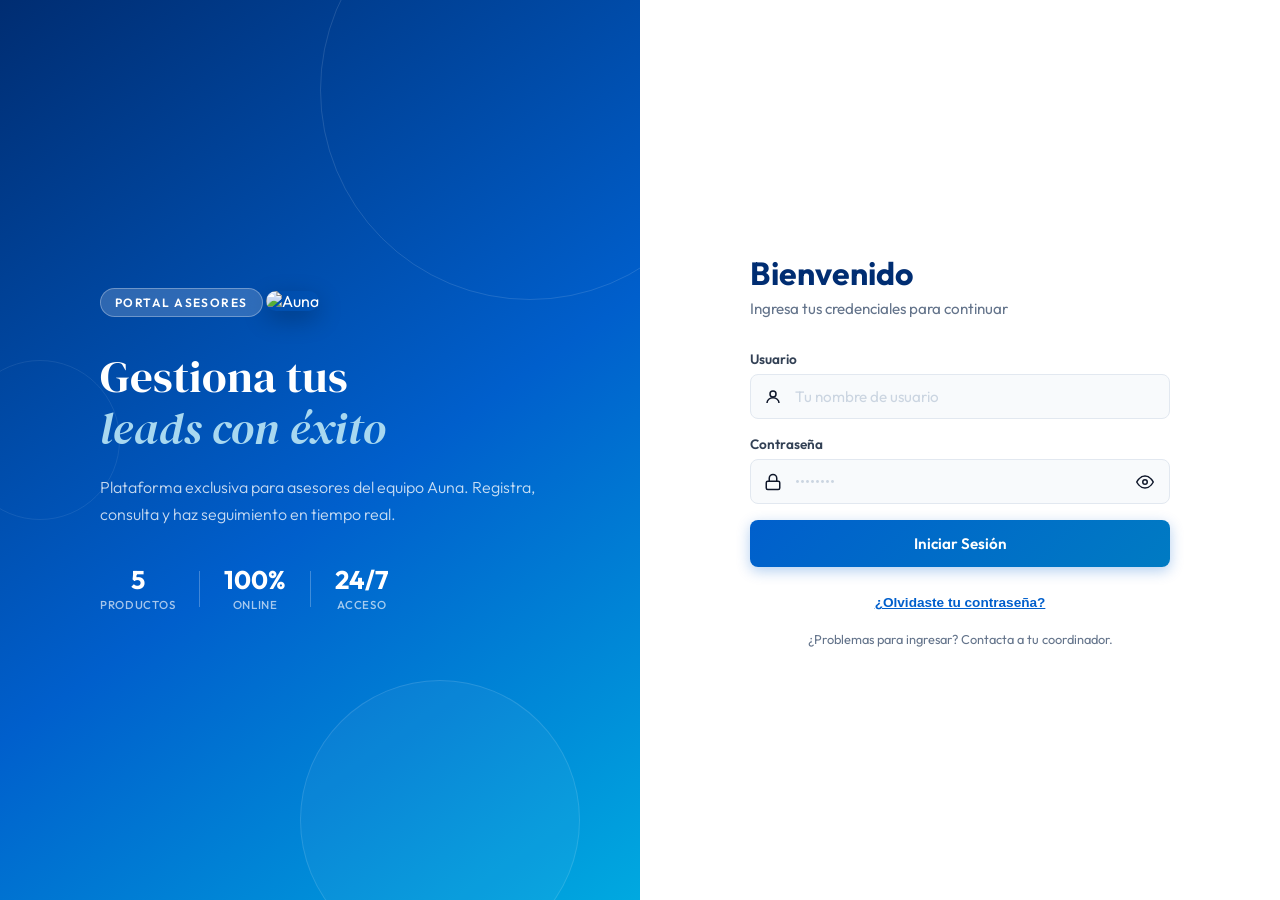
==== commit d87d80f2: "Update index.html" ====
--- a/index.html
+++ b/index.html
@@ -1499,65 +1499,6 @@
         </div>
     </div>
 
-    <div class="modal-overlay" id="recovery-modal-overlay" style="display: none;">
-        <div class="modal-card" style="max-width: 420px;">
-            <div class="modal-header">
-                <div class="modal-header-left">
-                    <div class="modal-icon">
-                        <svg viewBox="0 0 24 24" fill="none" stroke="currentColor" stroke-width="2">
-                            <rect x="3" y="11" width="18" height="11" rx="2" ry="2" />
-                            <path d="M7 11V7a5 5 0 0 1 10 0v4" />
-                        </svg>
-                    </div>
-                    <div>
-                        <h3>Restablecer Contraseña</h3>
-                        <p class="modal-subtitle">Protege tu acceso al portal</p>
-                    </div>
-                </div>
-            </div>
-
-            <div style="padding: 1.5rem;">
-                <p style="font-size: 0.85rem; color: var(--slate-500); margin-bottom: 1.5rem; line-height: 1.5;">
-                    Has iniciado el proceso de recuperación. Ingresa una nueva contraseña segura para tu cuenta.
-                </p>
-
-                <div class="team-input-group">
-                    <label class="team-input-label">Nueva Contraseña</label>
-                    <div class="team-input-wrapper">
-                        <svg class="team-input-icon" viewBox="0 0 24 24" fill="none" stroke="currentColor" stroke-width="2">
-                            <rect x="3" y="11" width="18" height="11" rx="2" ry="2" />
-                            <path d="M7 11V7a5 5 0 0 1 10 0v4" />
-                        </svg>
-                        <input type="password" id="recovery-new-pass" placeholder="Mínimo 6 caracteres">
-                    </div>
-                </div>
-
-                <div class="team-input-group" style="margin-top: 1rem;">
-                    <label class="team-input-label">Confirmar Contraseña</label>
-                    <div class="team-input-wrapper">
-                        <svg class="team-input-icon" viewBox="0 0 24 24" fill="none" stroke="currentColor" stroke-width="2">
-                            <path d="M20 6L9 17l-5-5" />
-                        </svg>
-                        <input type="password" id="recovery-confirm-pass" placeholder="Repite tu nueva contraseña">
-                    </div>
-                    <span class="team-input-hint">Ambas deben ser idénticas</span>
-                </div>
-
-                <button onclick="guardarNuevaContrasena()" id="btn-save-recovery" class="team-submit-btn" style="margin-top: 1.5rem;">
-                    <span class="btn-text">
-                        <svg viewBox="0 0 24 24" fill="none" stroke="currentColor" stroke-width="2.5" style="width: 18px; height: 18px; margin-right: 8px;">
-                            <path d="M20 6L9 17l-5-5" />
-                        </svg>
-                        Actualizar Contraseña
-                    </span>
-                    <div class="btn-loader" style="display: none;">
-                        <div class="spinner-mini"></div>
-                        Guardando...
-                    </div>
-                </button>
-            </div>
-        </div>
-    </div>
 
     <script src="script.js"></script>
 </body>
--- a/style.css
+++ b/style.css
@@ -0,0 +1,5243 @@
+/* ══════════════════════════════════════════════
+   AUNA — PORTAL ASESORES | style.css
+   Design: Refined Corporate + Medical Clean
+   Fonts: Outfit (UI) + DM Serif Display (accents)
+   ══════════════════════════════════════════════ */
+
+@import url('https://fonts.googleapis.com/css2?family=Outfit:wght@300;400;500;600;700&family=DM+Serif+Display:ital@0;1&display=swap');
+
+/* ─── TOKENS ─── */
+:root {
+    --blue-900: #001a4d;
+    --blue-800: #002d72;
+    --blue-700: #003d99;
+    --blue-600: #005fcc;
+    --blue-500: #007bc3;
+    --blue-400: #00a9e0;
+    --blue-100: #e8f4fd;
+    --blue-50: #f0f8ff;
+
+    --slate-900: #0f172a;
+    --slate-700: #334155;
+    --slate-500: #64748b;
+    --slate-300: #cbd5e1;
+    --slate-200: #e2e8f0;
+    --slate-100: #f1f5f9;
+    --slate-50: #f8fafc;
+
+    --green-500: #10b981;
+    --green-100: #d1fae5;
+    --red-500: #ef4444;
+    --red-100: #fee2e2;
+    --amber-500: #f59e0b;
+
+    --white: #ffffff;
+    --shadow-sm: 0 1px 2px rgba(0, 0, 0, 0.05);
+    --shadow-md: 0 4px 16px rgba(0, 45, 114, 0.08);
+    --shadow-lg: 0 12px 40px rgba(0, 45, 114, 0.14);
+    --shadow-xl: 0 24px 60px rgba(0, 45, 114, 0.18);
+
+    --radius-sm: 8px;
+    --radius-md: 12px;
+    --radius-lg: 18px;
+    --radius-xl: 24px;
+
+    --transition: 0.2s cubic-bezier(0.4, 0, 0.2, 1);
+}
+
+/* ─── RESET ─── */
+*,
+*::before,
+*::after {
+    box-sizing: border-box;
+    margin: 0;
+    padding: 0;
+}
+
+html {
+    scroll-behavior: smooth;
+}
+
+/* Utility: replaces Tailwind's .hidden since we don't use Tailwind */
+.hidden {
+    display: none !important;
+}
+
+body {
+    font-family: 'Outfit', sans-serif;
+    background: var(--slate-100);
+    color: var(--slate-900);
+    min-height: 100vh;
+    -webkit-font-smoothing: antialiased;
+}
+
+/* ══════════════════════════════════════════════
+   SCREENS
+══════════════════════════════════════════════ */
+.screen {
+    min-height: 100vh;
+}
+
+/* ══════════════════════════════════════════════
+   LOGIN — SPLIT LAYOUT
+══════════════════════════════════════════════ */
+.login-split {
+    display: grid;
+    grid-template-columns: 1fr 1fr;
+    min-height: 100vh;
+}
+
+/* ── LEFT: Brand panel ── */
+.login-brand {
+    background: linear-gradient(145deg, var(--blue-800) 0%, var(--blue-600) 55%, var(--blue-400) 100%);
+    position: relative;
+    overflow: hidden;
+    display: flex;
+    align-items: center;
+    justify-content: center;
+    padding: 3rem;
+}
+
+.brand-inner {
+    position: relative;
+    z-index: 2;
+    color: var(--white);
+    max-width: 440px;
+}
+
+.brand-badge {
+    display: inline-block;
+    background: rgba(255, 255, 255, 0.18);
+    border: 1px solid rgba(255, 255, 255, 0.3);
+    color: var(--white);
+    font-size: 0.75rem;
+    font-weight: 600;
+    letter-spacing: 0.12em;
+    text-transform: uppercase;
+    padding: 6px 14px;
+    border-radius: 100px;
+    margin-bottom: 2rem;
+    backdrop-filter: blur(8px);
+}
+
+.brand-logo {
+    width: 160px;
+    border-radius: var(--radius-md);
+    margin-bottom: 2.5rem;
+    box-shadow: 0 8px 24px rgba(0, 0, 0, 0.25);
+}
+
+.brand-headline {
+    font-family: 'DM Serif Display', serif;
+    font-size: clamp(2rem, 3.5vw, 3rem);
+    font-weight: 400;
+    line-height: 1.15;
+    margin-bottom: 1.25rem;
+    color: var(--white);
+}
+
+.brand-headline em {
+    font-style: italic;
+    color: #a8d8f0;
+}
+
+.brand-sub {
+    font-size: 1rem;
+    font-weight: 300;
+    line-height: 1.65;
+    color: rgba(255, 255, 255, 0.78);
+    margin-bottom: 2.5rem;
+}
+
+.brand-stats {
+    display: flex;
+    align-items: center;
+    gap: 1.5rem;
+}
+
+.stat {
+    display: flex;
+    flex-direction: column;
+    align-items: center;
+}
+
+.stat-num {
+    font-size: 1.6rem;
+    font-weight: 700;
+    color: var(--white);
+    line-height: 1;
+}
+
+.stat-label {
+    font-size: 0.72rem;
+    font-weight: 500;
+    letter-spacing: 0.06em;
+    text-transform: uppercase;
+    color: rgba(255, 255, 255, 0.65);
+    margin-top: 4px;
+}
+
+.stat-divider {
+    width: 1px;
+    height: 36px;
+    background: rgba(255, 255, 255, 0.25);
+}
+
+/* Decorative circles */
+.brand-decor {
+    position: absolute;
+    inset: 0;
+    pointer-events: none;
+}
+
+.decor-circle {
+    position: absolute;
+    border-radius: 50%;
+    border: 1px solid rgba(255, 255, 255, 0.12);
+}
+
+.c1 {
+    width: 420px;
+    height: 420px;
+    top: -120px;
+    right: -100px;
+}
+
+.c2 {
+    width: 280px;
+    height: 280px;
+    bottom: -60px;
+    right: 60px;
+    background: rgba(255, 255, 255, 0.04);
+}
+
+.c3 {
+    width: 160px;
+    height: 160px;
+    top: 40%;
+    left: -40px;
+    border-color: rgba(255, 255, 255, 0.08);
+}
+
+/* ── RIGHT: Form panel ── */
+.login-form-panel {
+    background: var(--white);
+    display: flex;
+    align-items: center;
+    justify-content: center;
+    padding: 2rem;
+}
+
+.login-card {
+    width: 100%;
+    max-width: 420px;
+    animation: fadeUp 0.5s ease both;
+}
+
+.login-card-top {
+    margin-bottom: 2rem;
+}
+
+.login-card-top h2 {
+    font-size: 2rem;
+    font-weight: 700;
+    color: var(--blue-800);
+    margin-bottom: 0.4rem;
+}
+
+.login-card-top p {
+    font-size: 0.95rem;
+    color: var(--slate-500);
+}
+
+.login-footer-note {
+    text-align: center;
+    font-size: 0.8rem;
+    color: var(--slate-500);
+    margin-top: 1.25rem;
+}
+
+/* ══════════════════════════════════════════════
+   FORM FIELDS (shared)
+══════════════════════════════════════════════ */
+.field-group {
+    display: flex;
+    flex-direction: column;
+    gap: 6px;
+    margin-bottom: 1rem;
+}
+
+.field-group label {
+    font-size: 0.85rem;
+    font-weight: 600;
+    color: var(--slate-700);
+    display: flex;
+    align-items: center;
+    gap: 6px;
+}
+
+.field-group label svg {
+    width: 15px;
+    height: 15px;
+    color: var(--blue-500);
+    flex-shrink: 0;
+}
+
+.input-wrap {
+    position: relative;
+}
+
+.input-wrap .input-icon {
+    position: absolute;
+    left: 14px;
+    top: 50%;
+    transform: translateY(-50%);
+    width: 18px;
+    height: 18px;
+    color: var(--slate-400);
+    pointer-events: none;
+}
+
+.input-wrap input {
+    padding-left: 44px;
+}
+
+.toggle-pass {
+    position: absolute;
+    right: 12px;
+    top: 50%;
+    transform: translateY(-50%);
+    background: none;
+    border: none;
+    cursor: pointer;
+    color: var(--slate-400);
+    padding: 4px;
+    width: auto;
+    margin: 0;
+    display: flex;
+    align-items: center;
+}
+
+.toggle-pass svg {
+    width: 18px;
+    height: 18px;
+}
+
+.toggle-pass:hover {
+    color: var(--blue-500);
+}
+
+input,
+select,
+textarea {
+    width: 100%;
+    font-family: 'Outfit', sans-serif;
+    font-size: 0.95rem;
+    color: var(--slate-900);
+    background: var(--slate-50);
+    border: 1.5px solid var(--slate-200);
+    border-radius: var(--radius-sm);
+    padding: 12px 14px;
+    transition: border-color var(--transition), box-shadow var(--transition), background var(--transition);
+    outline: none;
+    -webkit-appearance: none;
+    -moz-appearance: none;
+    appearance: none;
+}
+
+input::placeholder,
+textarea::placeholder {
+    color: var(--slate-300);
+    font-weight: 400;
+}
+
+input:not(:placeholder-shown),
+textarea:not(:placeholder-shown) {
+    color: var(--slate-900);
+    font-weight: 500;
+}
+
+input:focus,
+select:focus,
+textarea:focus {
+    border-color: var(--blue-500);
+    background: var(--white);
+    box-shadow: 0 0 0 3px rgba(0, 123, 195, 0.12);
+}
+
+input.invalid,
+select.invalid,
+textarea.invalid {
+    border-color: var(--red-500);
+    box-shadow: 0 0 0 3px rgba(239, 68, 68, 0.1);
+}
+
+.field-error {
+    font-size: 0.78rem;
+    color: var(--red-500);
+    font-weight: 500;
+    min-height: 16px;
+    display: block;
+}
+
+/* Select */
+.select-wrap {
+    position: relative;
+}
+
+.select-wrap select {
+    padding-right: 40px;
+    cursor: pointer;
+}
+
+.select-arrow {
+    position: absolute;
+    right: 12px;
+    top: 50%;
+    transform: translateY(-50%);
+    width: 18px;
+    height: 18px;
+    color: var(--slate-400);
+    pointer-events: none;
+}
+
+textarea {
+    resize: vertical;
+    min-height: 90px;
+}
+
+.optional-tag {
+    font-size: 0.7rem;
+    font-weight: 500;
+    color: var(--slate-400);
+    background: var(--slate-100);
+    padding: 2px 8px;
+    border-radius: 100px;
+    margin-left: 4px;
+}
+
+/* ══════════════════════════════════════════════
+   BUTTONS
+══════════════════════════════════════════════ */
+.btn-primary {
+    width: 100%;
+    background: linear-gradient(135deg, var(--blue-600) 0%, var(--blue-500) 100%);
+    color: var(--white);
+    border: none;
+    border-radius: var(--radius-sm);
+    padding: 14px 20px;
+    font-family: 'Outfit', sans-serif;
+    font-size: 0.95rem;
+    font-weight: 600;
+    cursor: pointer;
+    display: flex;
+    align-items: center;
+    justify-content: center;
+    gap: 8px;
+    transition: transform var(--transition), box-shadow var(--transition), background var(--transition);
+    box-shadow: 0 4px 14px rgba(0, 95, 204, 0.3);
+    margin-top: 0.5rem;
+}
+
+.btn-primary svg {
+    width: 18px;
+    height: 18px;
+}
+
+.btn-primary:hover:not(:disabled) {
+    background: linear-gradient(135deg, var(--blue-700) 0%, var(--blue-600) 100%);
+    transform: translateY(-1px);
+    box-shadow: 0 6px 20px rgba(0, 95, 204, 0.4);
+}
+
+.btn-primary:active:not(:disabled) {
+    transform: translateY(0);
+    box-shadow: 0 2px 8px rgba(0, 95, 204, 0.25);
+}
+
+.btn-primary:disabled {
+    opacity: 0.65;
+    cursor: not-allowed;
+    transform: none;
+}
+
+/* Spinner */
+.spinner {
+    display: inline-block;
+    width: 16px;
+    height: 16px;
+    border: 2px solid rgba(255, 255, 255, 0.4);
+    border-top-color: white;
+    border-radius: 50%;
+    animation: spin 0.7s linear infinite;
+}
+
+/* Error message */
+.error-msg {
+    display: flex;
+    align-items: center;
+    gap: 8px;
+    background: var(--red-100);
+    color: var(--red-500);
+    border-radius: var(--radius-sm);
+    padding: 10px 14px;
+    font-size: 0.85rem;
+    font-weight: 500;
+    margin-bottom: 0.75rem;
+    animation: fadeUp 0.3s ease;
+}
+
+.error-msg svg {
+    width: 16px;
+    height: 16px;
+    flex-shrink: 0;
+}
+
+/* ══════════════════════════════════════════════
+   TOP NAV BAR
+══════════════════════════════════════════════ */
+.topbar {
+    background: var(--white);
+    border-bottom: 1px solid var(--slate-200);
+    height: 64px;
+    display: flex;
+    align-items: center;
+    justify-content: space-between;
+    padding: 0 1.5rem;
+    position: sticky;
+    top: 0;
+    z-index: 100;
+    box-shadow: var(--shadow-sm);
+}
+
+.topbar-logo {
+    height: 36px;
+    border-radius: 6px;
+}
+
+.topbar-center {
+    font-size: 0.9rem;
+    font-weight: 600;
+    color: var(--slate-500);
+    letter-spacing: 0.03em;
+}
+
+.topbar-right {
+    display: flex;
+    align-items: center;
+    gap: 0.75rem;
+}
+
+.user-chip {
+    display: flex;
+    align-items: center;
+    gap: 8px;
+    background: var(--blue-50);
+    border: 1px solid var(--blue-100);
+    border-radius: 100px;
+    padding: 5px 12px 5px 5px;
+}
+
+.user-avatar {
+    width: 28px;
+    height: 28px;
+    border-radius: 50%;
+    background: linear-gradient(135deg, var(--blue-600), var(--blue-400));
+    color: white;
+    font-size: 0.75rem;
+    font-weight: 700;
+    display: flex;
+    align-items: center;
+    justify-content: center;
+}
+
+#user-name-chip {
+    font-size: 0.82rem;
+    font-weight: 600;
+    color: var(--blue-800);
+}
+
+.btn-logout {
+    width: 36px;
+    height: 36px;
+    padding: 0;
+    background: none;
+    border: 1.5px solid var(--slate-200);
+    border-radius: 8px;
+    color: var(--slate-500);
+    cursor: pointer;
+    display: flex;
+    align-items: center;
+    justify-content: center;
+    transition: all var(--transition);
+    margin: 0;
+}
+
+.btn-logout svg {
+    width: 16px;
+    height: 16px;
+}
+
+.btn-logout:hover {
+    background: var(--red-100);
+    border-color: var(--red-500);
+    color: var(--red-500);
+}
+
+/* ══════════════════════════════════════════════
+   MAIN CONTENT
+══════════════════════════════════════════════ */
+.main-content {
+    padding: 2rem 1.5rem;
+    min-height: calc(100vh - 64px);
+}
+
+.content-wrapper {
+    max-width: 780px;
+    margin: 0 auto;
+}
+
+/* ── TABS ── */
+.tab-bar {
+    display: flex;
+    background: var(--white);
+    border: 1.5px solid var(--slate-200);
+    border-radius: var(--radius-md);
+    padding: 5px;
+    gap: 4px;
+    margin-bottom: 1.5rem;
+    box-shadow: var(--shadow-sm);
+}
+
+.tab {
+    flex: 1;
+    background: none;
+    border: none;
+    border-radius: var(--radius-sm);
+    padding: 10px 16px;
+    font-family: 'Outfit', sans-serif;
+    font-size: 0.88rem;
+    font-weight: 600;
+    color: var(--slate-500);
+    cursor: pointer;
+    display: flex;
+    align-items: center;
+    justify-content: center;
+    gap: 8px;
+    transition: all var(--transition);
+    margin: 0;
+    width: auto;
+    box-shadow: none;
+}
+
+.tab svg {
+    width: 16px;
+    height: 16px;
+}
+
+.tab:hover {
+    background: var(--slate-50);
+    color: var(--slate-700);
+}
+
+.tab.active {
+    background: linear-gradient(135deg, var(--blue-800), var(--blue-600));
+    color: var(--white);
+    box-shadow: 0 2px 8px rgba(0, 45, 114, 0.25);
+}
+
+.tab-panel {
+    display: none;
+    animation: fadeUp 0.3s ease;
+}
+
+.tab-panel.active {
+    display: block;
+}
+
+/* ── FORM CARD ── */
+.form-card {
+    background: var(--white);
+    border-radius: var(--radius-lg);
+    border: 1.5px solid var(--slate-200);
+    box-shadow: var(--shadow-md);
+    overflow: hidden;
+}
+
+.form-card-header {
+    background: linear-gradient(135deg, var(--blue-800) 0%, var(--blue-600) 100%);
+    padding: 1.5rem 2rem;
+    display: flex;
+    align-items: center;
+    gap: 1rem;
+}
+
+.form-card-icon {
+    width: 48px;
+    height: 48px;
+    background: rgba(255, 255, 255, 0.18);
+    border: 1px solid rgba(255, 255, 255, 0.25);
+    border-radius: 12px;
+    display: flex;
+    align-items: center;
+    justify-content: center;
+    flex-shrink: 0;
+    backdrop-filter: blur(8px);
+}
+
+.form-card-icon svg {
+    width: 24px;
+    height: 24px;
+    color: white;
+}
+
+.form-card-title {
+    font-size: 1.25rem;
+    font-weight: 700;
+    color: var(--white);
+    margin-bottom: 2px;
+}
+
+.form-card-subtitle {
+    font-size: 0.83rem;
+    color: rgba(255, 255, 255, 0.72);
+    font-weight: 400;
+}
+
+form {
+    padding: 2rem;
+}
+
+.form-grid {
+    display: grid;
+    grid-template-columns: 1fr 1fr;
+    gap: 0 1.25rem;
+}
+
+.form-grid .field-group {
+    margin-bottom: 1.25rem;
+}
+
+.full-width {
+    grid-column: 1 / -1;
+}
+
+.form-actions {
+    padding-top: 0.5rem;
+}
+
+.btn-submit {
+    font-size: 1rem;
+    padding: 15px 20px;
+}
+
+/* Product preview chip */
+.product-preview {
+    padding: 0 2rem 1.5rem;
+}
+
+.product-chip {
+    display: inline-flex;
+    align-items: center;
+    gap: 6px;
+    background: var(--blue-50);
+    border: 1px solid var(--blue-100);
+    color: var(--blue-700);
+    border-radius: 100px;
+    padding: 6px 14px;
+    font-size: 0.82rem;
+    font-weight: 600;
+}
+
+/* ── RECORDS CARD ── */
+.records-card {
+    background: var(--white);
+    border-radius: var(--radius-lg);
+    border: 1.5px solid var(--slate-200);
+    box-shadow: var(--shadow-md);
+    overflow: hidden;
+}
+
+.records-header {
+    padding: 1.25rem 2rem;
+    border-bottom: 1px solid var(--slate-100);
+    display: flex;
+    align-items: center;
+    justify-content: space-between;
+    gap: 1rem;
+    flex-wrap: wrap;
+}
+
+.records-actions {
+    display: flex;
+    align-items: center;
+    gap: 0.5rem;
+}
+
+.records-title {
+    font-size: 1.1rem;
+    font-weight: 700;
+    color: var(--blue-800);
+}
+
+.records-sub {
+    font-size: 0.82rem;
+    color: var(--slate-500);
+    margin-top: 2px;
+}
+
+.btn-export {
+    display: flex;
+    align-items: center;
+    gap: 6px;
+    background: linear-gradient(135deg, #16a34a, #15803d);
+    border: none;
+    color: white;
+    border-radius: var(--radius-sm);
+    padding: 8px 16px;
+    font-family: 'Outfit', sans-serif;
+    font-size: 0.85rem;
+    font-weight: 600;
+    cursor: pointer;
+    transition: all var(--transition);
+    margin: 0;
+    width: auto;
+    box-shadow: 0 2px 8px rgba(22, 163, 74, 0.30);
+}
+
+.btn-export svg {
+    width: 15px;
+    height: 15px;
+}
+
+.btn-export:hover {
+    background: linear-gradient(135deg, #15803d, #166534);
+    transform: translateY(-1px);
+    box-shadow: 0 4px 12px rgba(22, 163, 74, 0.40);
+}
+
+.btn-refresh {
+    display: flex;
+    align-items: center;
+    gap: 6px;
+    background: var(--blue-50);
+    border: 1.5px solid var(--blue-100);
+    color: var(--blue-700);
+    border-radius: var(--radius-sm);
+    padding: 8px 16px;
+    font-family: 'Outfit', sans-serif;
+    font-size: 0.85rem;
+    font-weight: 600;
+    cursor: pointer;
+    transition: all var(--transition);
+    margin: 0;
+    width: auto;
+    box-shadow: none;
+}
+
+.btn-refresh svg {
+    width: 16px;
+    height: 16px;
+}
+
+.btn-refresh:hover {
+    background: var(--blue-100);
+    border-color: var(--blue-200);
+}
+
+.btn-refresh.spinning svg {
+    animation: spin 0.7s linear infinite;
+}
+
+/* ── QUICK FILTERS ── */
+.quick-filters {
+    display: flex;
+    align-items: center;
+    gap: 6px;
+    padding: 0.875rem 2rem;
+    border-bottom: 1px solid var(--slate-100);
+    flex-wrap: wrap;
+    background: var(--slate-50);
+}
+
+.qf-btn {
+    display: flex;
+    align-items: center;
+    gap: 5px;
+    background: var(--white);
+    border: 1.5px solid var(--slate-200);
+    color: var(--slate-600);
+    border-radius: 100px;
+    padding: 5px 14px;
+    font-family: 'Outfit', sans-serif;
+    font-size: 0.78rem;
+    font-weight: 600;
+    cursor: pointer;
+    transition: all var(--transition);
+    white-space: nowrap;
+    margin: 0;
+    width: auto;
+    box-shadow: none;
+}
+
+.qf-btn svg {
+    width: 13px;
+    height: 13px;
+}
+
+.qf-btn:hover {
+    border-color: var(--blue-300);
+    color: var(--blue-700);
+    background: var(--blue-50);
+}
+
+.qf-btn.active {
+    background: var(--blue-800);
+    border-color: var(--blue-800);
+    color: white;
+    box-shadow: 0 2px 6px rgba(0, 45, 114, 0.22);
+}
+
+/* ── RANGO WRAP ── */
+.rango-wrap {
+    padding: 0.75rem 2rem;
+    background: var(--blue-50);
+    border-bottom: 1px solid var(--blue-100);
+    animation: fadeUp 0.2s ease;
+}
+
+/* ── TABLE ── */
+#tabla-registros {
+    padding: 0;
+    overflow-x: auto;
+}
+
+/* ══════════════════════════════════════════════
+   EXPORT MODAL EXTRAS
+══════════════════════════════════════════════ */
+.export-modal-header {
+    background: linear-gradient(135deg, #166534, #16a34a);
+}
+
+.export-modal-card {
+    max-width: 520px;
+}
+
+.export-body {
+    padding: 1.5rem;
+}
+
+.export-section-label {
+    font-size: 0.75rem;
+    font-weight: 700;
+    letter-spacing: 0.08em;
+    text-transform: uppercase;
+    color: var(--slate-500);
+    margin-bottom: 0.75rem;
+}
+
+.export-period-grid {
+    display: grid;
+    grid-template-columns: 1fr 1fr 1fr;
+    gap: 0.6rem;
+    margin-bottom: 1rem;
+}
+
+.export-period-btn {
+    display: flex;
+    flex-direction: column;
+    align-items: center;
+    gap: 6px;
+    background: var(--slate-50);
+    border: 1.5px solid var(--slate-200);
+    color: var(--slate-600);
+    border-radius: var(--radius-md);
+    padding: 0.75rem 0.5rem;
+    font-family: 'Outfit', sans-serif;
+    font-size: 0.78rem;
+    font-weight: 600;
+    cursor: pointer;
+    transition: all var(--transition);
+    text-align: center;
+    line-height: 1.3;
+    width: 100%;
+    margin: 0;
+    box-shadow: none;
+}
+
+.export-period-btn svg {
+    width: 18px;
+    height: 18px;
+    flex-shrink: 0;
+}
+
+.export-period-btn:hover {
+    border-color: #16a34a;
+    color: #15803d;
+    background: #f0fdf4;
+}
+
+.export-period-btn.active {
+    background: #f0fdf4;
+    border-color: #16a34a;
+    color: #15803d;
+    box-shadow: 0 0 0 3px rgba(22, 163, 74, 0.12);
+    font-weight: 700;
+}
+
+.export-rango {
+    margin-bottom: 1rem;
+    animation: fadeUp 0.2s ease;
+}
+
+.export-preview {
+    display: flex;
+    gap: 1rem;
+    background: var(--slate-50);
+    border: 1.5px solid var(--slate-200);
+    border-radius: var(--radius-md);
+    padding: 1rem 1.25rem;
+    margin-top: 0.75rem;
+}
+
+.export-preview-stat {
+    flex: 1;
+    display: flex;
+    flex-direction: column;
+    align-items: center;
+    text-align: center;
+}
+
+.preview-num {
+    font-size: 1.75rem;
+    font-weight: 700;
+    color: var(--blue-800);
+    line-height: 1;
+    margin-bottom: 4px;
+}
+
+.preview-label {
+    font-size: 0.72rem;
+    font-weight: 600;
+    color: var(--slate-400);
+    text-transform: uppercase;
+    letter-spacing: 0.06em;
+}
+
+@media (max-width: 500px) {
+    .export-period-grid {
+        grid-template-columns: 1fr 1fr;
+    }
+
+    .records-header {
+        padding: 1rem;
+    }
+
+    .quick-filters {
+        padding: 0.75rem 1rem;
+    }
+
+    .rango-wrap {
+        padding: 0.75rem 1rem;
+    }
+}
+
+.data-table {
+    width: 100%;
+    border-collapse: collapse;
+    font-size: 0.88rem;
+}
+
+.data-table thead {
+    position: sticky;
+    top: 0;
+    z-index: 1;
+}
+
+.data-table th {
+    background: var(--blue-800);
+    color: var(--white);
+    font-size: 0.75rem;
+    font-weight: 600;
+    letter-spacing: 0.06em;
+    text-transform: uppercase;
+    padding: 12px 16px;
+    text-align: left;
+    white-space: nowrap;
+}
+
+.data-table td {
+    padding: 12px 16px;
+    border-bottom: 1px solid var(--slate-100);
+    color: var(--slate-700);
+    vertical-align: middle;
+}
+
+.data-table tbody tr {
+    transition: background var(--transition);
+}
+
+.data-table tbody tr:hover {
+    background: var(--slate-50);
+}
+
+.data-table tbody tr:last-child td {
+    border-bottom: none;
+}
+
+/* Temperatura badge */
+.badge-temp {
+    display: inline-flex;
+    align-items: center;
+    padding: 3px 9px;
+    border-radius: 100px;
+    font-size: 0.75rem;
+    font-weight: 700;
+    white-space: nowrap;
+}
+
+.badge-product {
+    display: inline-block;
+    padding: 3px 10px;
+    border-radius: 100px;
+    font-size: 0.75rem;
+    font-weight: 600;
+}
+
+.badge-classic {
+    background: #dbeafe;
+    color: #1d4ed8;
+}
+
+.badge-premium {
+    background: #ede9fe;
+    color: #6d28d9;
+}
+
+.badge-senior {
+    background: #d1fae5;
+    color: #065f46;
+}
+
+.badge-oncopro {
+    background: #ffedd5;
+    color: #c2410c;
+}
+
+.badge-oncoplus {
+    background: #fee2e2;
+    color: #b91c1c;
+}
+
+.table-footer {
+    padding: 12px 16px;
+    font-size: 0.8rem;
+    color: var(--slate-400);
+    border-top: 1px solid var(--slate-100);
+    display: flex;
+    align-items: center;
+    justify-content: space-between;
+    flex-wrap: wrap;
+    gap: 8px;
+}
+
+.footer-count {
+    font-size: 0.8rem;
+    color: var(--slate-400);
+    margin-left: auto;
+}
+
+/* ── PAGINATION ── */
+.pagination {
+    display: flex;
+    align-items: center;
+    gap: 4px;
+}
+
+.pag-btn {
+    min-width: 34px;
+    height: 34px;
+    padding: 0 6px;
+    background: var(--white);
+    border: 1.5px solid var(--slate-200);
+    border-radius: var(--radius-sm);
+    color: var(--slate-600);
+    font-family: 'Outfit', sans-serif;
+    font-size: 0.82rem;
+    font-weight: 600;
+    cursor: pointer;
+    display: flex;
+    align-items: center;
+    justify-content: center;
+    transition: all var(--transition);
+    box-shadow: none;
+    margin: 0;
+    width: auto;
+}
+
+.pag-btn svg {
+    width: 15px;
+    height: 15px;
+}
+
+.pag-btn:hover:not(:disabled) {
+    background: var(--blue-50);
+    border-color: var(--blue-300);
+    color: var(--blue-700);
+}
+
+.pag-btn:disabled {
+    opacity: 0.35;
+    cursor: not-allowed;
+}
+
+.pag-btn.active {
+    background: var(--blue-800);
+    border-color: var(--blue-800);
+    color: white;
+    box-shadow: 0 2px 6px rgba(0, 45, 114, 0.25);
+}
+
+.pag-ellipsis {
+    min-width: 28px;
+    text-align: center;
+    font-size: 0.85rem;
+    color: var(--slate-400);
+    line-height: 34px;
+}
+
+@media (max-width: 500px) {
+    .table-footer {
+        flex-direction: column;
+        align-items: flex-start;
+        gap: 10px;
+    }
+
+    .footer-count {
+        margin-left: 0;
+    }
+
+    .pag-btn.pag-num:not(.active) {
+        display: none;
+    }
+}
+
+/* ── EMPTY STATE ── */
+.empty-state {
+    padding: 3.5rem 2rem;
+    text-align: center;
+    color: var(--slate-400);
+}
+
+.empty-state svg {
+    width: 48px;
+    height: 48px;
+    margin: 0 auto 1rem;
+    display: block;
+    color: var(--slate-300);
+}
+
+.empty-state p {
+    font-size: 0.9rem;
+    line-height: 1.5;
+}
+
+/* ── LOADING STATE ── */
+.loading-state {
+    padding: 3rem 2rem;
+    text-align: center;
+    color: var(--slate-400);
+}
+
+.loading-dots {
+    display: flex;
+    justify-content: center;
+    gap: 6px;
+    margin-bottom: 1rem;
+}
+
+.loading-dots span {
+    width: 8px;
+    height: 8px;
+    background: var(--blue-400);
+    border-radius: 50%;
+    animation: bounce 1.2s ease infinite;
+}
+
+.loading-dots span:nth-child(2) {
+    animation-delay: 0.2s;
+}
+
+.loading-dots span:nth-child(3) {
+    animation-delay: 0.4s;
+}
+
+/* ── TOAST ── */
+.toast {
+    position: fixed;
+    bottom: 2rem;
+    right: 2rem;
+    background: var(--green-500);
+    color: white;
+    padding: 14px 20px;
+    border-radius: var(--radius-md);
+    font-weight: 600;
+    font-size: 0.9rem;
+    display: flex;
+    align-items: center;
+    gap: 10px;
+    box-shadow: 0 8px 24px rgba(16, 185, 129, 0.4);
+    z-index: 999;
+    animation: slideInRight 0.3s ease;
+}
+
+.toast svg {
+    width: 20px;
+    height: 20px;
+    flex-shrink: 0;
+}
+
+/* ══════════════════════════════════════════════
+   ANIMATIONS
+══════════════════════════════════════════════ */
+@keyframes fadeUp {
+    from {
+        opacity: 0;
+        transform: translateY(16px);
+    }
+
+    to {
+        opacity: 1;
+        transform: translateY(0);
+    }
+}
+
+@keyframes slideInRight {
+    from {
+        opacity: 0;
+        transform: translateX(24px);
+    }
+
+    to {
+        opacity: 1;
+        transform: translateX(0);
+    }
+}
+
+@keyframes spin {
+    to {
+        transform: rotate(360deg);
+    }
+}
+
+@keyframes bounce {
+
+    0%,
+    80%,
+    100% {
+        transform: translateY(0);
+    }
+
+    40% {
+        transform: translateY(-10px);
+    }
+}
+
+/* ══════════════════════════════════════════════
+   RESPONSIVE
+══════════════════════════════════════════════ */
+@media (max-width: 900px) {
+    .login-split {
+        grid-template-columns: 1fr;
+    }
+
+    .login-brand {
+        padding: 3rem 2rem 2.5rem;
+        min-height: auto;
+    }
+
+    .brand-headline {
+        font-size: 1.8rem;
+    }
+
+    .login-form-panel {
+        padding: 2rem 1.25rem;
+    }
+
+    .login-card {
+        max-width: 100%;
+    }
+}
+
+@media (max-width: 640px) {
+    .login-brand {
+        display: none;
+    }
+
+    /* On mobile, show only form */
+
+    .main-content {
+        padding: 1rem;
+    }
+
+    .form-card-header {
+        padding: 1.25rem;
+        flex-direction: column;
+        align-items: flex-start;
+    }
+
+    form {
+        padding: 1.25rem;
+    }
+
+    .form-grid {
+        grid-template-columns: 1fr;
+    }
+
+    .topbar {
+        padding: 0 1rem;
+    }
+
+    #user-name-chip {
+        display: none;
+    }
+
+    .records-header {
+        padding: 1.25rem;
+    }
+
+    .tab {
+        font-size: 0.82rem;
+        padding: 9px 10px;
+    }
+
+    .toast {
+        left: 1rem;
+        right: 1rem;
+        bottom: 1rem;
+    }
+}
+
+@media (max-width: 400px) {
+    .tab-bar {
+        flex-direction: column;
+    }
+
+    .tab {
+        width: 100%;
+    }
+}
+
+/* ══════════════════════════════════════════════
+   CLICKABLE TABLE ROWS
+══════════════════════════════════════════════ */
+.row-clickable {
+    cursor: pointer;
+    transition: background var(--transition), transform var(--transition);
+}
+
+.row-clickable:hover {
+    background: var(--blue-50) !important;
+}
+
+.row-clickable:hover .td-edit-icon svg {
+    opacity: 1;
+    transform: scale(1.1);
+}
+
+.td-edit-icon {
+    text-align: center;
+    padding: 12px 10px;
+}
+
+.td-edit-icon svg {
+    width: 15px;
+    height: 15px;
+    color: var(--blue-500);
+    opacity: 0;
+    transition: opacity var(--transition), transform var(--transition);
+}
+
+/* ══════════════════════════════════════════════
+   EDIT MODAL
+══════════════════════════════════════════════ */
+.modal-overlay {
+    position: fixed;
+    inset: 0;
+    background: rgba(0, 20, 60, 0.5);
+    backdrop-filter: blur(4px);
+    display: flex;
+    align-items: center;
+    justify-content: center;
+    z-index: 500;
+    padding: 1rem;
+    opacity: 0;
+    transition: opacity 0.25s ease;
+}
+
+.modal-overlay.active {
+    opacity: 1;
+}
+
+.modal-overlay.active .modal-card {
+    transform: translateY(0) scale(1);
+    opacity: 1;
+}
+
+.modal-card {
+    background: var(--white);
+    border-radius: var(--radius-xl);
+    box-shadow: var(--shadow-xl);
+    width: 100%;
+    max-width: 560px;
+    max-height: 90vh;
+    overflow-y: auto;
+    display: flex;
+    flex-direction: column;
+    transform: translateY(20px) scale(0.98);
+    opacity: 0;
+    transition: transform 0.25s ease, opacity 0.25s ease;
+}
+
+/* Modal Header */
+.modal-header {
+    background: linear-gradient(135deg, var(--blue-800), var(--blue-600));
+    padding: 1.25rem 1.5rem;
+    display: flex;
+    align-items: center;
+    justify-content: space-between;
+    gap: 1rem;
+    border-radius: var(--radius-xl) var(--radius-xl) 0 0;
+    flex-shrink: 0;
+}
+
+.modal-header-left {
+    display: flex;
+    align-items: center;
+    gap: 0.875rem;
+}
+
+.modal-icon {
+    width: 42px;
+    height: 42px;
+    background: rgba(255, 255, 255, 0.18);
+    border: 1px solid rgba(255, 255, 255, 0.25);
+    border-radius: 10px;
+    display: flex;
+    align-items: center;
+    justify-content: center;
+    flex-shrink: 0;
+}
+
+.modal-icon svg {
+    width: 20px;
+    height: 20px;
+    color: white;
+}
+
+.modal-header h3 {
+    font-size: 1.05rem;
+    font-weight: 700;
+    color: var(--white);
+    margin-bottom: 2px;
+}
+
+.modal-subtitle {
+    font-size: 0.78rem;
+    color: rgba(255, 255, 255, 0.70);
+    font-weight: 400;
+}
+
+.modal-close {
+    width: 34px;
+    height: 34px;
+    background: rgba(255, 255, 255, 0.15);
+    border: 1px solid rgba(255, 255, 255, 0.25);
+    border-radius: 8px;
+    color: white;
+    cursor: pointer;
+    display: flex;
+    align-items: center;
+    justify-content: center;
+    padding: 0;
+    margin: 0;
+    flex-shrink: 0;
+    transition: background var(--transition);
+    width: auto;
+    box-shadow: none;
+}
+
+.modal-close svg {
+    width: 16px;
+    height: 16px;
+}
+
+.modal-close:hover {
+    background: rgba(255, 255, 255, 0.28);
+}
+
+/* Modal Body */
+.modal-body {
+    padding: 1.75rem 1.5rem 1rem;
+    flex: 1;
+}
+
+/* Modal Footer */
+.modal-footer {
+    padding: 1rem 1.5rem 1.5rem;
+    display: flex;
+    gap: 0.75rem;
+    justify-content: flex-end;
+    border-top: 1px solid var(--slate-100);
+    flex-shrink: 0;
+}
+
+.btn-cancel {
+    background: var(--slate-100);
+    color: var(--slate-600);
+    border: 1.5px solid var(--slate-200);
+    border-radius: var(--radius-sm);
+    padding: 11px 20px;
+    font-family: 'Outfit', sans-serif;
+    font-size: 0.9rem;
+    font-weight: 600;
+    cursor: pointer;
+    transition: all var(--transition);
+    width: auto;
+    margin: 0;
+    box-shadow: none;
+}
+
+.btn-cancel:hover {
+    background: var(--slate-200);
+}
+
+.btn-save {
+    width: auto;
+    padding: 11px 22px;
+    font-size: 0.9rem;
+    margin: 0;
+    gap: 7px;
+}
+
+.btn-save svg {
+    width: 16px;
+    height: 16px;
+}
+
+/* Toast edición */
+.toast-edit {
+    background: var(--blue-600);
+    box-shadow: 0 8px 24px rgba(0, 95, 204, 0.4);
+}
+
+/* Responsive modal */
+@media (max-width: 600px) {
+    .modal-card {
+        border-radius: var(--radius-lg);
+        max-height: 95vh;
+    }
+
+    .modal-body {
+        padding: 1.25rem 1.25rem 0.75rem;
+    }
+
+    .modal-footer {
+        padding: 0.875rem 1.25rem 1.25rem;
+        flex-direction: column-reverse;
+    }
+
+    .btn-cancel,
+    .btn-save {
+        width: 100%;
+        justify-content: center;
+    }
+}
+
+/* ══════════════════════════════════════════════
+   ENCUESTA TAB
+══════════════════════════════════════════════ */
+.encuesta-card {
+    background: var(--white);
+    border-radius: var(--radius-lg);
+    border: 1.5px solid var(--slate-200);
+    box-shadow: var(--shadow-md);
+    overflow: hidden;
+}
+
+.encuesta-header {
+    background: linear-gradient(135deg, var(--blue-800), var(--blue-600));
+    padding: 1.5rem 2rem;
+    display: flex;
+    align-items: center;
+    gap: 1rem;
+}
+
+.encuesta-header-icon {
+    width: 48px;
+    height: 48px;
+    background: rgba(255, 255, 255, 0.18);
+    border: 1px solid rgba(255, 255, 255, 0.25);
+    border-radius: 12px;
+    display: flex;
+    align-items: center;
+    justify-content: center;
+    flex-shrink: 0;
+}
+
+.encuesta-header-icon svg {
+    width: 24px;
+    height: 24px;
+    color: white;
+}
+
+.encuesta-title {
+    font-size: 1.2rem;
+    font-weight: 700;
+    color: white;
+    margin-bottom: 3px;
+}
+
+.encuesta-sub {
+    font-size: 0.83rem;
+    color: rgba(255, 255, 255, 0.72);
+}
+
+.encuesta-body {
+    padding: 2rem;
+    display: flex;
+    flex-direction: column;
+    gap: 2rem;
+}
+
+/* Link section */
+.link-label {
+    display: flex;
+    align-items: center;
+    gap: 6px;
+    font-size: 0.82rem;
+    font-weight: 600;
+    color: var(--slate-600);
+    letter-spacing: 0.04em;
+    text-transform: uppercase;
+    margin-bottom: 8px;
+}
+
+.link-label svg {
+    width: 14px;
+    height: 14px;
+    color: var(--blue-500);
+}
+
+.link-box {
+    display: flex;
+    align-items: center;
+    background: var(--slate-50);
+    border: 1.5px solid var(--slate-200);
+    border-radius: var(--radius-sm);
+    overflow: hidden;
+}
+
+.link-text {
+    flex: 1;
+    padding: 11px 14px;
+    font-size: 0.82rem;
+    color: var(--blue-700);
+    font-weight: 500;
+    word-break: break-all;
+    font-family: 'Outfit', monospace;
+}
+
+.btn-copy {
+    flex-shrink: 0;
+    width: 44px;
+    height: 44px;
+    background: var(--blue-50);
+    border: none;
+    border-left: 1.5px solid var(--slate-200);
+    color: var(--blue-600);
+    cursor: pointer;
+    display: flex;
+    align-items: center;
+    justify-content: center;
+    transition: all var(--transition);
+    margin: 0;
+    padding: 0;
+    border-radius: 0;
+    box-shadow: none;
+}
+
+.btn-copy svg {
+    width: 16px;
+    height: 16px;
+}
+
+.btn-copy:hover {
+    background: var(--blue-100);
+}
+
+/* QR section */
+.qr-section {
+    display: flex;
+    flex-direction: column;
+    align-items: center;
+    gap: 1rem;
+}
+
+.qr-wrapper {
+    background: var(--slate-50);
+    border: 1.5px solid var(--slate-200);
+    border-radius: var(--radius-lg);
+    padding: 1.5rem;
+    display: inline-flex;
+    align-items: center;
+    justify-content: center;
+}
+
+.qr-container {
+    width: 240px;
+    height: 240px;
+    display: flex;
+    align-items: center;
+    justify-content: center;
+}
+
+.qr-container img,
+.qr-container canvas {
+    border-radius: 8px;
+}
+
+.qr-loading {
+    text-align: center;
+    color: var(--slate-400);
+}
+
+.btn-download-qr {
+    display: flex;
+    align-items: center;
+    gap: 7px;
+    background: var(--slate-100);
+    border: 1.5px solid var(--slate-200);
+    color: var(--slate-700);
+    border-radius: var(--radius-sm);
+    padding: 9px 20px;
+    font-family: 'Outfit', sans-serif;
+    font-size: 0.85rem;
+    font-weight: 600;
+    cursor: pointer;
+    transition: all var(--transition);
+    width: auto;
+    margin: 0;
+    box-shadow: none;
+}
+
+.btn-download-qr svg {
+    width: 16px;
+    height: 16px;
+}
+
+.btn-download-qr:hover {
+    background: var(--blue-50);
+    border-color: var(--blue-200);
+    color: var(--blue-700);
+}
+
+/* Instrucciones */
+.instrucciones {
+    display: flex;
+    gap: 1rem;
+    background: var(--blue-50);
+    border: 1px solid var(--blue-100);
+    border-radius: var(--radius-md);
+    padding: 1.25rem;
+    flex-wrap: wrap;
+}
+
+.instruccion-item {
+    flex: 1;
+    min-width: 150px;
+    display: flex;
+    align-items: flex-start;
+    gap: 10px;
+}
+
+.instruccion-num {
+    width: 26px;
+    height: 26px;
+    background: var(--blue-600);
+    color: white;
+    border-radius: 50%;
+    font-size: 0.78rem;
+    font-weight: 700;
+    display: flex;
+    align-items: center;
+    justify-content: center;
+    flex-shrink: 0;
+    margin-top: 1px;
+}
+
+.instruccion-item p {
+    font-size: 0.83rem;
+    color: var(--blue-800);
+    line-height: 1.5;
+}
+
+@media (max-width: 640px) {
+    .encuesta-header {
+        padding: 1.25rem;
+        flex-direction: column;
+        align-items: flex-start;
+    }
+
+    .encuesta-body {
+        padding: 1.25rem;
+        gap: 1.5rem;
+    }
+
+    .instrucciones {
+        flex-direction: column;
+    }
+}
+
+/* ══════════════════════════════════════════════
+   PLACEHOLDER MÁS TENUE (todo el sitio)
+══════════════════════════════════════════════ */
+input::placeholder,
+textarea::placeholder {
+    color: var(--slate-300) !important;
+    opacity: 1;
+}
+
+/* ══════════════════════════════════════════════
+   YES/NO CARDS (formulario principal)
+══════════════════════════════════════════════ */
+.label-inline {
+    display: flex;
+    align-items: center;
+    gap: 7px;
+    font-size: 0.85rem;
+    font-weight: 600;
+    color: var(--slate-700);
+    margin-bottom: 8px;
+}
+
+.label-inline svg {
+    width: 15px;
+    height: 15px;
+    color: var(--blue-500);
+    flex-shrink: 0;
+}
+
+.yesno-grid {
+    display: grid;
+    grid-template-columns: 1fr 1fr;
+    gap: 0.75rem;
+}
+
+.yesno-card {
+    border: 2px solid var(--slate-200);
+    border-radius: var(--radius-md);
+    padding: 0.875rem 1rem;
+    cursor: pointer;
+    transition: all var(--transition);
+    display: flex;
+    align-items: center;
+    gap: 0.65rem;
+    background: var(--white);
+    font-family: 'Outfit', sans-serif;
+    text-align: left;
+    width: 100%;
+    box-shadow: none;
+    margin: 0;
+}
+
+.yesno-card:hover {
+    border-color: var(--blue-400);
+    background: var(--blue-50);
+}
+
+.yesno-card.selected {
+    border-color: var(--blue-600);
+    background: var(--blue-50);
+    box-shadow: 0 0 0 3px rgba(0, 95, 204, 0.10);
+}
+
+.yesno-emoji {
+    font-size: 1.1rem;
+    flex-shrink: 0;
+}
+
+.yesno-radio {
+    width: 18px;
+    height: 18px;
+    border: 2px solid var(--slate-300);
+    border-radius: 50%;
+    flex-shrink: 0;
+    display: flex;
+    align-items: center;
+    justify-content: center;
+    transition: all var(--transition);
+}
+
+.yesno-card.selected .yesno-radio {
+    border-color: var(--blue-600);
+    background: var(--blue-600);
+}
+
+.yesno-dot {
+    width: 7px;
+    height: 7px;
+    background: white;
+    border-radius: 50%;
+    opacity: 0;
+    transition: opacity var(--transition);
+}
+
+.yesno-card.selected .yesno-dot {
+    opacity: 1;
+}
+
+.yesno-text {
+    font-size: 0.88rem;
+    font-weight: 600;
+    color: var(--slate-700);
+}
+
+.yesno-card.selected .yesno-text {
+    color: var(--blue-800);
+}
+
+/* ══════════════════════════════════════════════
+   FILTERS BAR (search + date)
+══════════════════════════════════════════════ */
+.filters-bar {
+    border-bottom: 1px solid var(--slate-100);
+    background: var(--slate-50);
+}
+
+.search-bar-wrap {
+    padding: 0.875rem 1.5rem;
+    border-bottom: 1px solid var(--slate-100);
+    display: flex;
+    align-items: center;
+    gap: 10px;
+    background: var(--slate-50);
+}
+
+.search-bar-wrap svg {
+    width: 18px;
+    height: 18px;
+    color: var(--slate-400);
+    flex-shrink: 0;
+}
+
+.search-bar-wrap input {
+    background: none;
+    border: none;
+    box-shadow: none;
+    padding: 4px 0;
+    font-size: 0.9rem;
+}
+
+.search-bar-wrap input:focus {
+    box-shadow: none;
+    border: none;
+}
+
+.date-filter-wrap {
+    padding: 0.75rem 1.5rem;
+    display: flex;
+    align-items: center;
+    gap: 8px;
+    flex-wrap: wrap;
+}
+
+.date-filter-wrap svg {
+    width: 16px;
+    height: 16px;
+    color: var(--slate-400);
+    flex-shrink: 0;
+}
+
+.date-filter-wrap input[type="date"] {
+    padding: 6px 10px;
+    font-size: 0.82rem;
+    background: var(--white);
+    border: 1.5px solid var(--slate-200);
+    border-radius: var(--radius-sm);
+    color: var(--slate-700);
+    cursor: pointer;
+    width: auto;
+    min-width: 130px;
+    font-family: 'Outfit', sans-serif;
+}
+
+.date-filter-wrap input[type="date"]:focus {
+    border-color: var(--blue-500);
+    box-shadow: 0 0 0 3px rgba(0, 123, 195, 0.12);
+}
+
+.date-sep {
+    font-size: 0.8rem;
+    color: var(--slate-400);
+    font-weight: 500;
+}
+
+.btn-clear-dates {
+    width: 30px;
+    height: 30px;
+    background: none;
+    border: 1.5px solid var(--slate-200);
+    border-radius: 6px;
+    color: var(--slate-400);
+    cursor: pointer;
+    display: flex;
+    align-items: center;
+    justify-content: center;
+    padding: 0;
+    margin: 0;
+    transition: all var(--transition);
+    box-shadow: none;
+    width: auto;
+    min-width: 30px;
+}
+
+.btn-clear-dates svg {
+    width: 13px;
+    height: 13px;
+}
+
+.btn-clear-dates:hover {
+    background: var(--red-100);
+    border-color: var(--red-500);
+    color: var(--red-500);
+}
+
+@media (max-width: 600px) {
+    .records-actions {
+        gap: 0.4rem;
+    }
+
+    .btn-export {
+        padding: 7px 10px;
+        font-size: 0.78rem;
+    }
+
+    .date-filter-wrap {
+        padding: 0.6rem 1rem;
+        gap: 6px;
+    }
+
+    .date-filter-wrap input[type="date"] {
+        min-width: 110px;
+        font-size: 0.78rem;
+    }
+}
+
+/* ══════════════════════════════════════════════
+   ADMIN — BOTÓN ESTADÍSTICAS
+══════════════════════════════════════════════ */
+.btn-stats {
+    display: flex;
+    align-items: center;
+    gap: 6px;
+    background: linear-gradient(135deg, var(--blue-700), var(--blue-500));
+    border: none;
+    color: white;
+    border-radius: var(--radius-sm);
+    padding: 8px 14px;
+    font-family: 'Outfit', sans-serif;
+    font-size: 0.85rem;
+    font-weight: 600;
+    cursor: pointer;
+    transition: all var(--transition);
+    margin: 0;
+    width: auto;
+    box-shadow: 0 2px 8px rgba(0, 95, 204, 0.25);
+}
+
+.btn-stats svg {
+    width: 15px;
+    height: 15px;
+}
+
+.btn-stats:hover {
+    transform: translateY(-1px);
+    box-shadow: 0 4px 12px rgba(0, 95, 204, 0.35);
+}
+
+/* Admin asesor select en records-actions */
+#wrap-filtro-asesor {
+    align-items: center;
+}
+
+#wrap-filtro-asesor select {
+    padding: 8px 32px 8px 12px;
+    font-size: 0.82rem;
+    background: var(--white);
+    border: 1.5px solid var(--slate-200);
+    color: var(--slate-700);
+    font-weight: 500;
+    min-width: 160px;
+}
+
+/* ══════════════════════════════════════════════
+   ADMIN — STATS TOPBAR
+══════════════════════════════════════════════ */
+.stats-topbar {
+    display: flex;
+    align-items: center;
+    gap: 1rem;
+    margin-bottom: 1.25rem;
+    flex-wrap: wrap;
+}
+
+.btn-back-lista {
+    display: flex;
+    align-items: center;
+    gap: 5px;
+    background: var(--white);
+    border: 1.5px solid var(--slate-200);
+    color: var(--slate-600);
+    border-radius: var(--radius-sm);
+    padding: 8px 14px;
+    font-family: 'Outfit', sans-serif;
+    font-size: 0.85rem;
+    font-weight: 600;
+    cursor: pointer;
+    transition: all var(--transition);
+    margin: 0;
+    width: auto;
+    box-shadow: none;
+    flex-shrink: 0;
+}
+
+.btn-back-lista svg {
+    width: 16px;
+    height: 16px;
+}
+
+.btn-back-lista:hover {
+    background: var(--slate-100);
+    border-color: var(--slate-300);
+}
+
+.stats-topbar-title {
+    font-size: 1.1rem;
+    font-weight: 700;
+    color: var(--blue-800);
+    flex: 1;
+}
+
+.stats-asesor-wrap {
+    min-width: 180px;
+}
+
+.stats-asesor-wrap select {
+    padding: 8px 32px 8px 12px;
+    font-size: 0.85rem;
+    background: var(--white);
+    border: 1.5px solid var(--slate-200);
+    color: var(--slate-700);
+    font-weight: 500;
+}
+
+/* ══════════════════════════════════════════════
+   ADMIN — STATS PERIOD BAR
+══════════════════════════════════════════════ */
+.stats-period-bar {
+    display: flex;
+    gap: 6px;
+    margin-bottom: 1rem;
+    flex-wrap: wrap;
+}
+
+.sp-btn {
+    display: flex;
+    align-items: center;
+    gap: 5px;
+    background: var(--white);
+    border: 1.5px solid var(--slate-200);
+    color: var(--slate-600);
+    border-radius: var(--radius-sm);
+    padding: 7px 14px;
+    font-family: 'Outfit', sans-serif;
+    font-size: 0.82rem;
+    font-weight: 600;
+    cursor: pointer;
+    transition: all var(--transition);
+    margin: 0;
+    width: auto;
+    box-shadow: none;
+}
+
+.sp-btn svg {
+    width: 13px;
+    height: 13px;
+}
+
+.sp-btn:hover {
+    border-color: var(--blue-300);
+    color: var(--blue-700);
+    background: var(--blue-50);
+}
+
+.sp-btn.active {
+    background: linear-gradient(135deg, var(--blue-800), var(--blue-600));
+    border-color: transparent;
+    color: white;
+    box-shadow: 0 2px 8px rgba(0, 45, 114, 0.20);
+}
+
+/* ══════════════════════════════════════════════
+   ADMIN — STATS SECTION CARD
+══════════════════════════════════════════════ */
+.stats-section-card {
+    background: var(--white);
+    border-radius: var(--radius-lg);
+    border: 1.5px solid var(--slate-200);
+    box-shadow: var(--shadow-md);
+    overflow: hidden;
+    margin-bottom: 1.25rem;
+}
+
+.stats-section-header {
+    display: flex;
+    align-items: center;
+    gap: 8px;
+    padding: 1rem 1.5rem;
+    font-size: 0.9rem;
+    font-weight: 700;
+    color: var(--blue-800);
+    border-bottom: 1px solid var(--slate-100);
+    background: var(--slate-50);
+}
+
+.stats-section-header svg {
+    width: 16px;
+    height: 16px;
+    color: var(--blue-500);
+    flex-shrink: 0;
+}
+
+/* ══════════════════════════════════════════════
+   ADMIN — KPI CARDS
+══════════════════════════════════════════════ */
+.stats-global {
+    display: flex;
+    flex-direction: column;
+    gap: 0;
+}
+
+.kpi-card {
+    background: var(--white);
+    border-radius: var(--radius-lg);
+    border: 1.5px solid var(--slate-200);
+    box-shadow: var(--shadow-md);
+    margin-bottom: 1.25rem;
+}
+
+.kpi-main {
+    background: linear-gradient(135deg, var(--blue-800) 0%, var(--blue-600) 100%);
+    border: none;
+    padding: 1.5rem 2rem;
+    display: flex;
+    align-items: center;
+    gap: 1.25rem;
+    color: white;
+}
+
+.kpi-icon {
+    width: 52px;
+    height: 52px;
+    background: rgba(255, 255, 255, 0.18);
+    border-radius: 14px;
+    display: flex;
+    align-items: center;
+    justify-content: center;
+    flex-shrink: 0;
+}
+
+.kpi-icon svg {
+    width: 26px;
+    height: 26px;
+}
+
+.kpi-num {
+    font-size: 2.8rem;
+    font-weight: 800;
+    line-height: 1;
+    color: white;
+}
+
+.kpi-label {
+    font-size: 0.9rem;
+    color: rgba(255, 255, 255, 0.75);
+    margin-top: 4px;
+}
+
+.kpi-grid {
+    display: grid;
+    grid-template-columns: repeat(3, 1fr);
+    gap: 1rem;
+    margin-bottom: 1.25rem;
+}
+
+.kpi-sm {
+    padding: 1.25rem;
+    text-align: center;
+}
+
+.kpi-sm-num {
+    font-size: 1.8rem;
+    font-weight: 800;
+    color: var(--blue-800);
+    line-height: 1;
+}
+
+.kpi-sm-label {
+    font-size: 0.75rem;
+    color: var(--slate-500);
+    margin-top: 5px;
+    font-weight: 500;
+}
+
+/* ══════════════════════════════════════════════
+   ADMIN — TOP 3
+══════════════════════════════════════════════ */
+.top3-list {
+    padding: 1.25rem 1.5rem;
+    display: flex;
+    flex-direction: column;
+    gap: 1rem;
+}
+
+.top3-item {
+    display: flex;
+    align-items: center;
+    gap: 1rem;
+}
+
+.top3-medal {
+    font-size: 1.6rem;
+    flex-shrink: 0;
+}
+
+.top3-info {
+    flex: 1;
+    min-width: 0;
+}
+
+.top3-nombre {
+    font-size: 0.9rem;
+    font-weight: 700;
+    color: var(--slate-800);
+    margin-bottom: 5px;
+    white-space: nowrap;
+    overflow: hidden;
+    text-overflow: ellipsis;
+}
+
+.top3-bar-wrap {
+    height: 8px;
+    background: var(--slate-100);
+    border-radius: 100px;
+    overflow: hidden;
+}
+
+.top3-bar {
+    height: 100%;
+    border-radius: 100px;
+    transition: width 0.6s ease;
+}
+
+.top3-count {
+    font-size: 0.9rem;
+    font-weight: 700;
+    color: var(--blue-700);
+    flex-shrink: 0;
+    min-width: 60px;
+    text-align: right;
+}
+
+/* ══════════════════════════════════════════════
+   ADMIN — RANKING
+══════════════════════════════════════════════ */
+.ranking-table {
+    padding: 0.5rem 0;
+}
+
+.ranking-row {
+    display: flex;
+    align-items: center;
+    gap: 0.875rem;
+    padding: 0.75rem 1.5rem;
+    border-bottom: 1px solid var(--slate-50);
+    transition: background var(--transition);
+}
+
+.ranking-row:last-child {
+    border-bottom: none;
+}
+
+.ranking-row:hover {
+    background: var(--slate-50);
+}
+
+.ranking-pos {
+    width: 22px;
+    font-size: 0.8rem;
+    font-weight: 700;
+    color: var(--slate-400);
+    text-align: center;
+    flex-shrink: 0;
+}
+
+.ranking-avatar {
+    width: 30px;
+    height: 30px;
+    border-radius: 50%;
+    background: linear-gradient(135deg, var(--blue-600), var(--blue-400));
+    color: white;
+    font-size: 0.78rem;
+    font-weight: 700;
+    display: flex;
+    align-items: center;
+    justify-content: center;
+    flex-shrink: 0;
+}
+
+.ranking-nombre {
+    font-size: 0.88rem;
+    font-weight: 600;
+    color: var(--slate-700);
+    min-width: 80px;
+    flex-shrink: 0;
+}
+
+.ranking-bar-wrap {
+    flex: 1;
+    height: 6px;
+    background: var(--slate-100);
+    border-radius: 100px;
+    overflow: hidden;
+}
+
+.ranking-bar {
+    height: 100%;
+    background: linear-gradient(90deg, var(--blue-600), var(--blue-400));
+    border-radius: 100px;
+    transition: width 0.5s ease;
+}
+
+.ranking-count {
+    font-size: 0.85rem;
+    font-weight: 700;
+    color: var(--blue-700);
+    flex-shrink: 0;
+    min-width: 28px;
+    text-align: right;
+}
+
+/* ══════════════════════════════════════════════
+   ADMIN — KPI ASESOR INDIVIDUAL
+══════════════════════════════════════════════ */
+.kpi-asesor-header {
+    background: linear-gradient(135deg, var(--blue-800), var(--blue-600));
+    border-radius: var(--radius-lg);
+    padding: 1.5rem;
+    display: flex;
+    align-items: flex-start;
+    gap: 1rem;
+    margin-bottom: 1.25rem;
+    flex-wrap: wrap;
+}
+
+.kpi-asesor-avatar {
+    width: 52px;
+    height: 52px;
+    border-radius: 50%;
+    background: rgba(255, 255, 255, 0.25);
+    color: white;
+    font-size: 1.4rem;
+    font-weight: 700;
+    display: flex;
+    align-items: center;
+    justify-content: center;
+    flex-shrink: 0;
+}
+
+.kpi-asesor-nombre {
+    font-size: 1.2rem;
+    font-weight: 700;
+    color: white;
+    margin-bottom: 3px;
+}
+
+.kpi-asesor-sub {
+    font-size: 0.82rem;
+    color: rgba(255, 255, 255, 0.70);
+}
+
+.kpi-asesor-badges {
+    display: flex;
+    gap: 0.75rem;
+    margin-left: auto;
+    flex-wrap: wrap;
+}
+
+.kpi-badge {
+    background: rgba(255, 255, 255, 0.15);
+    border: 1px solid rgba(255, 255, 255, 0.25);
+    border-radius: var(--radius-md);
+    padding: 0.6rem 1rem;
+    text-align: center;
+    min-width: 70px;
+}
+
+.kpi-badge-num {
+    font-size: 1.4rem;
+    font-weight: 800;
+    color: white;
+    line-height: 1;
+}
+
+.kpi-badge-label {
+    font-size: 0.68rem;
+    color: rgba(255, 255, 255, 0.70);
+    margin-top: 3px;
+    font-weight: 500;
+}
+
+/* ══════════════════════════════════════════════
+   ADMIN — CALENDARIO
+══════════════════════════════════════════════ */
+.calendar-wrap {
+    padding: 1.25rem 1.5rem 1rem;
+}
+
+.cal-header {
+    display: grid;
+    grid-template-columns: repeat(7, 1fr);
+    gap: 4px;
+    margin-bottom: 4px;
+}
+
+.cal-header-cell {
+    text-align: center;
+    font-size: 0.72rem;
+    font-weight: 700;
+    color: var(--slate-400);
+    letter-spacing: 0.05em;
+    padding: 4px 0;
+}
+
+.cal-grid {
+    display: grid;
+    grid-template-columns: repeat(7, 1fr);
+    gap: 4px;
+}
+
+.cal-cell {
+    aspect-ratio: 1;
+    border-radius: var(--radius-sm);
+    display: flex;
+    flex-direction: column;
+    align-items: center;
+    justify-content: center;
+    background: var(--slate-50);
+    border: 1px solid transparent;
+    position: relative;
+    min-height: 52px;
+}
+
+.cal-cell.cal-empty {
+    background: transparent;
+    border-color: transparent;
+}
+
+/* Resaltado semana activa */
+.cal-cell.cal-highlight-semana {
+    background: #eff6ff;
+    border-color: #bfdbfe;
+}
+
+.cal-cell.cal-highlight-semana .cal-day-num {
+    color: var(--blue-600);
+    font-weight: 700;
+}
+
+/* Combinación: tiene leads + es semana */
+.cal-cell.cal-active.cal-highlight-semana {
+    background: linear-gradient(135deg, var(--blue-600), var(--blue-500));
+    border-color: var(--blue-600);
+    box-shadow: 0 0 0 2px #bfdbfe;
+}
+
+/* Resaltado hoy (como filtro activo, más intenso que solo cal-today) */
+.cal-cell.cal-highlight-hoy {
+    background: #eff6ff;
+    border-color: var(--amber-500);
+    box-shadow: 0 0 0 2px rgba(245, 158, 11, 0.30);
+}
+
+.cal-cell.cal-highlight-hoy .cal-day-num {
+    color: var(--blue-800);
+    font-weight: 800;
+}
+
+.cal-cell.cal-active.cal-highlight-hoy {
+    background: linear-gradient(135deg, var(--blue-600), var(--blue-500));
+    border-color: var(--amber-500);
+    box-shadow: 0 0 0 3px rgba(245, 158, 11, 0.35);
+}
+
+/* Leyenda dots nuevos */
+.semana-dot {
+    background: #bfdbfe;
+    border: 1.5px solid #93c5fd;
+}
+
+.hoy-dot {
+    background: transparent;
+    border: 2px solid var(--amber-500);
+}
+
+.cal-cell.cal-active {
+    background: linear-gradient(135deg, var(--blue-600), var(--blue-500));
+    border-color: var(--blue-600);
+}
+
+.cal-cell.cal-today {
+    border-color: var(--amber-500);
+    box-shadow: 0 0 0 2px rgba(245, 158, 11, 0.25);
+}
+
+.cal-day-num {
+    font-size: 0.78rem;
+    font-weight: 600;
+    color: var(--slate-600);
+    line-height: 1;
+}
+
+.cal-cell.cal-active .cal-day-num {
+    color: white;
+}
+
+.cal-count {
+    font-size: 0.78rem;
+    font-weight: 800;
+    color: white;
+    background: rgba(0, 0, 0, 0.25);
+    border-radius: 100px;
+    padding: 2px 7px;
+    margin-top: 3px;
+    line-height: 1.4;
+    letter-spacing: 0.02em;
+    min-width: 20px;
+    text-align: center;
+}
+
+@media (max-width: 480px) {
+    .cal-count {
+        font-size: 0.7rem;
+        padding: 1px 5px;
+        min-width: 16px;
+    }
+}
+
+.cal-legend {
+    display: flex;
+    align-items: center;
+    gap: 1rem;
+    margin-top: 1rem;
+    font-size: 0.75rem;
+    color: var(--slate-500);
+    flex-wrap: wrap;
+}
+
+/* Calendar month navigator */
+.cal-mes-nav {
+    display: flex;
+    align-items: center;
+    gap: 4px;
+}
+
+.cal-nav-btn {
+    width: 28px;
+    height: 28px;
+    background: var(--white);
+    border: 1.5px solid var(--slate-200);
+    border-radius: 6px;
+    color: var(--slate-500);
+    cursor: pointer;
+    display: flex;
+    align-items: center;
+    justify-content: center;
+    padding: 0;
+    margin: 0;
+    width: auto;
+    min-width: 28px;
+    box-shadow: none;
+    transition: all var(--transition);
+}
+
+.cal-nav-btn svg {
+    width: 14px;
+    height: 14px;
+}
+
+.cal-nav-btn:hover:not(:disabled) {
+    background: var(--blue-50);
+    border-color: var(--blue-300);
+    color: var(--blue-600);
+}
+
+.cal-nav-btn:disabled {
+    opacity: 0.25;
+    cursor: not-allowed;
+}
+
+.cal-mes-select {
+    padding: 5px 28px 5px 10px;
+    font-size: 0.82rem;
+    font-weight: 600;
+    color: var(--blue-800);
+    background: var(--blue-50);
+    border: 1.5px solid var(--blue-100);
+    border-radius: 6px;
+    cursor: pointer;
+    width: auto;
+    min-width: 140px;
+}
+
+/* Ranking top 3 highlight */
+.ranking-top {
+    background: var(--slate-50);
+}
+
+.cal-legend-dot {
+    display: inline-block;
+    width: 12px;
+    height: 12px;
+    border-radius: 3px;
+    margin-right: 4px;
+}
+
+.active-dot {
+    background: var(--blue-500);
+}
+
+.cal-today-dot {
+    display: inline-block;
+    width: 12px;
+    height: 12px;
+    border-radius: 3px;
+    border: 2px solid var(--amber-500);
+    margin-right: 4px;
+}
+
+/* ══════════════════════════════════════════════
+   ADMIN — GRÁFICA
+══════════════════════════════════════════════ */
+.chart-container {
+    padding: 1.25rem 1.5rem;
+    height: 240px;
+    position: relative;
+}
+
+.chart-trend {
+    padding: 0 1.5rem 1.25rem;
+    display: flex;
+    justify-content: center;
+}
+
+.trend-badge {
+    display: inline-flex;
+    align-items: center;
+    gap: 6px;
+    border: 1.5px solid;
+    border-radius: 100px;
+    padding: 5px 14px;
+    font-size: 0.82rem;
+    font-weight: 600;
+}
+
+/* ══════════════════════════════════════════════
+   RESPONSIVE — ADMIN STATS
+══════════════════════════════════════════════ */
+@media (max-width: 640px) {
+    .stats-topbar {
+        gap: 0.75rem;
+    }
+
+    .stats-topbar-title {
+        width: 100%;
+        order: -1;
+    }
+
+    .stats-asesor-wrap {
+        flex: 1;
+    }
+
+    .kpi-grid {
+        grid-template-columns: repeat(3, 1fr);
+        gap: 0.6rem;
+    }
+
+    .kpi-sm-num {
+        font-size: 1.4rem;
+    }
+
+    .kpi-sm-label {
+        font-size: 0.68rem;
+    }
+
+    .kpi-main {
+        padding: 1.25rem;
+    }
+
+    .kpi-num {
+        font-size: 2.2rem;
+    }
+
+    .kpi-asesor-badges {
+        margin-left: 0;
+        width: 100%;
+    }
+
+    .kpi-badge {
+        flex: 1;
+    }
+
+    .cal-cell {
+        min-height: 38px;
+    }
+
+    .cal-day-num {
+        font-size: 0.72rem;
+    }
+
+    .cal-count {
+        font-size: 0.58rem;
+        padding: 1px 3px;
+    }
+
+    .chart-container {
+        height: 200px;
+    }
+
+    .top3-list {
+        padding: 1rem;
+    }
+
+    .ranking-row {
+        padding: 0.65rem 1rem;
+    }
+
+    .ranking-nombre {
+        min-width: 60px;
+    }
+
+    #wrap-filtro-asesor select {
+        min-width: 120px;
+        font-size: 0.78rem;
+    }
+}
+
+/* ══════════════════════════════════════════════
+   COTIZADOR TAB
+══════════════════════════════════════════════ */
+
+/* Panel container */
+.cot-panel {
+    animation: fadeUp 0.3s ease;
+}
+
+/* Two-column grid */
+.cot-grid {
+    display: grid;
+    grid-template-columns: 1fr 1fr;
+    gap: 1.5rem;
+    align-items: start;
+}
+
+/* Left card */
+.cot-controls-card {
+    background: var(--white);
+    border-radius: var(--radius-lg);
+    border: 1.5px solid var(--slate-200);
+    box-shadow: var(--shadow-md);
+    padding: 1.5rem;
+    display: flex;
+    flex-direction: column;
+    gap: 1rem;
+}
+
+.cot-controls-header {
+    display: flex;
+    align-items: center;
+    justify-content: space-between;
+    gap: 1rem;
+}
+
+.cot-modo-btn {
+    display: flex;
+    align-items: center;
+    gap: 8px;
+    background: none;
+    border: none;
+    cursor: pointer;
+    padding: 0;
+    margin: 0;
+    box-shadow: none;
+    width: auto;
+}
+
+.cot-accent-bar {
+    width: 4px;
+    height: 28px;
+    background: var(--blue-500);
+    border-radius: 4px;
+    flex-shrink: 0;
+}
+
+.cot-titulo {
+    font-size: 1.1rem;
+    font-weight: 700;
+    color: var(--slate-900);
+    font-family: 'Outfit', sans-serif;
+}
+
+.cot-chevron {
+    width: 16px;
+    height: 16px;
+    color: var(--slate-400);
+    transition: transform 0.2s ease;
+    flex-shrink: 0;
+}
+
+/* Dropdown wrapper — needs position:relative so the absolute dropdown positions correctly */
+.cot-controls-header>div:first-child {
+    position: relative;
+}
+
+/* Dropdown */
+.cot-dropdown {
+    position: absolute;
+    top: calc(100% + 6px);
+    left: 0;
+    background: var(--white);
+    border: 1.5px solid var(--slate-200);
+    border-radius: var(--radius-md);
+    box-shadow: var(--shadow-lg);
+    z-index: 200;
+    min-width: 210px;
+    overflow: hidden;
+}
+
+.cot-dropdown-item {
+    width: 100%;
+    text-align: left;
+    padding: 10px 16px;
+    font-size: 0.85rem;
+    font-weight: 600;
+    color: var(--slate-700);
+    background: none;
+    border: none;
+    cursor: pointer;
+    display: flex;
+    align-items: center;
+    gap: 8px;
+    transition: background var(--transition);
+    margin: 0;
+    box-shadow: none;
+    font-family: 'Outfit', sans-serif;
+}
+
+.cot-dropdown-item:hover {
+    background: var(--blue-50);
+    color: var(--blue-600);
+}
+
+.cot-dot {
+    width: 8px;
+    height: 8px;
+    border-radius: 50%;
+    flex-shrink: 0;
+}
+
+.cot-dot-active {
+    background: var(--blue-500);
+}
+
+.cot-dot-inactive {
+    background: var(--slate-300);
+}
+
+/* Counter */
+.cot-counter-wrap {
+    display: flex;
+    align-items: center;
+    gap: 4px;
+    background: var(--slate-100);
+    padding: 4px;
+    border-radius: 10px;
+}
+
+.cot-counter-btn {
+    width: 34px;
+    height: 34px;
+    background: var(--white);
+    border: none;
+    border-radius: 8px;
+    font-size: 1.2rem;
+    font-weight: 700;
+    color: var(--slate-600);
+    cursor: pointer;
+    display: flex;
+    align-items: center;
+    justify-content: center;
+    transition: color var(--transition);
+    margin: 0;
+    box-shadow: var(--shadow-sm);
+    width: auto;
+    min-width: 34px;
+    padding: 0 8px;
+}
+
+.cot-counter-btn:hover {
+    color: var(--blue-600);
+}
+
+.cot-counter-num {
+    padding: 0 8px;
+    font-weight: 700;
+    color: var(--blue-600);
+    font-size: 0.95rem;
+    min-width: 28px;
+    text-align: center;
+}
+
+/* Toggle row — replaced by button */
+.cot-toggle-row {
+    display: flex;
+    align-items: center;
+    justify-content: space-between;
+    gap: 1rem;
+    padding: 10px 14px;
+    background: var(--blue-50);
+    border: 1px solid var(--blue-100);
+    border-radius: var(--radius-md);
+}
+
+.cot-toggle-title {
+    font-size: 0.85rem;
+    font-weight: 700;
+    color: var(--slate-700);
+}
+
+.cot-toggle-sub {
+    font-size: 0.72rem;
+    color: var(--slate-400);
+    margin-top: 1px;
+}
+
+/* Actuarial button */
+.cot-actuarial-btn {
+    width: 100%;
+    display: flex;
+    align-items: center;
+    gap: 12px;
+    padding: 12px 16px;
+    background: var(--slate-100);
+    border: 2px solid var(--slate-200);
+    border-radius: var(--radius-md);
+    cursor: pointer;
+    text-align: left;
+    transition: all var(--transition);
+    margin: 0;
+    box-shadow: none;
+    font-family: 'Outfit', sans-serif;
+}
+
+.cot-actuarial-btn svg {
+    width: 20px;
+    height: 20px;
+    color: var(--slate-400);
+    flex-shrink: 0;
+    transition: color var(--transition);
+}
+
+.cot-actuarial-btn.active {
+    background: var(--blue-50);
+    border-color: var(--blue-500);
+    box-shadow: 0 0 0 3px rgba(0, 123, 195, 0.12);
+}
+
+.cot-actuarial-btn.active svg {
+    color: var(--blue-500);
+}
+
+.cot-actuarial-text {
+    flex: 1;
+    display: flex;
+    flex-direction: column;
+    gap: 2px;
+}
+
+.cot-actuarial-label {
+    font-size: 0.85rem;
+    font-weight: 700;
+    color: var(--slate-700);
+    display: block;
+}
+
+.cot-actuarial-btn.active .cot-actuarial-label {
+    color: var(--blue-800);
+}
+
+.cot-actuarial-sub {
+    font-size: 0.71rem;
+    color: var(--slate-400);
+    display: block;
+}
+
+.cot-actuarial-status {
+    flex-shrink: 0;
+    font-size: 0.72rem;
+    font-weight: 700;
+    padding: 3px 10px;
+    border-radius: 100px;
+    letter-spacing: 0.03em;
+}
+
+.cot-actuarial-status.off {
+    background: var(--slate-200);
+    color: var(--slate-500);
+}
+
+.cot-actuarial-status.on {
+    background: var(--blue-100);
+    color: var(--blue-700);
+}
+
+/* Select */
+.cot-select {
+    width: 100%;
+    font-family: 'Outfit', sans-serif;
+    font-size: 0.9rem;
+    color: var(--slate-900);
+    background: var(--slate-50);
+    border: 1.5px solid var(--slate-200);
+    border-radius: var(--radius-sm);
+    padding: 10px 36px 10px 12px;
+    outline: none;
+    cursor: pointer;
+    transition: border-color var(--transition);
+    -webkit-appearance: none;
+    -moz-appearance: none;
+    appearance: none;
+}
+
+.cot-select:focus {
+    border-color: var(--blue-500);
+    box-shadow: 0 0 0 3px rgba(0, 123, 195, 0.12);
+}
+
+/* Integrantes */
+.cot-integrantes-wrap {
+    display: flex;
+    flex-direction: column;
+    gap: 0.75rem;
+    max-height: 300px;
+    overflow-y: auto;
+}
+
+.cot-integrante-box {
+    background: var(--slate-50);
+    border: 1.5px solid var(--slate-200);
+    border-radius: var(--radius-md);
+    padding: 0.875rem;
+    display: flex;
+    flex-direction: column;
+    gap: 0.625rem;
+}
+
+.cot-integrante-label {
+    font-size: 0.72rem;
+    font-weight: 700;
+    letter-spacing: 0.06em;
+    text-transform: uppercase;
+    color: var(--slate-400);
+    margin-bottom: 2px;
+}
+
+.cot-integrante-label.cyan {
+    color: var(--blue-500);
+}
+
+.cot-col-grid-2 {
+    display: grid;
+    grid-template-columns: 1fr 1fr;
+    gap: 0.5rem;
+    align-items: end;
+}
+
+.cot-col-grid-3 {
+    display: grid;
+    grid-template-columns: 1fr 1fr 1fr;
+    gap: 0.5rem;
+    align-items: end;
+}
+
+.cot-input-edad,
+.cot-input-date-nac {
+    width: 100%;
+    font-family: 'Outfit', sans-serif;
+    font-size: 0.88rem;
+    color: var(--slate-900);
+    background: var(--white);
+    border: 1.5px solid #a5f3fc;
+    border-radius: var(--radius-sm);
+    padding: 8px 10px;
+    outline: none;
+    transition: border-color var(--transition), box-shadow var(--transition);
+    -webkit-appearance: none;
+    -moz-appearance: none;
+    appearance: none;
+}
+
+.cot-input-edad:focus,
+.cot-input-date-nac:focus {
+    border-color: var(--blue-500);
+    box-shadow: 0 0 0 3px rgba(0, 123, 195, 0.12);
+}
+
+.cot-input-locked {
+    width: 100%;
+    font-family: 'Outfit', sans-serif;
+    font-size: 0.88rem;
+    background: var(--slate-100);
+    border: 1.5px solid var(--slate-200);
+    border-radius: var(--radius-sm);
+    padding: 8px 10px;
+    color: var(--slate-500);
+    cursor: not-allowed;
+}
+
+.cot-input-locked.cyan {
+    color: var(--blue-600);
+    font-weight: 700;
+    background: var(--blue-50);
+    border-color: var(--blue-100);
+}
+
+.cot-edad-actuarial-display {
+    width: 100%;
+    min-height: 36px;
+    display: flex;
+    align-items: center;
+    padding: 8px 10px;
+    background: var(--blue-50);
+    border: 1.5px solid var(--blue-100);
+    border-radius: var(--radius-sm);
+    font-size: 0.88rem;
+    font-weight: 700;
+    color: var(--blue-600);
+}
+
+.cot-error {
+    font-size: 0.72rem;
+    color: var(--red-500);
+    font-weight: 600;
+    font-style: italic;
+    min-height: 14px;
+}
+
+/* Extras grid */
+.cot-extras-grid {
+    display: grid;
+    grid-template-columns: 1fr 1fr;
+    gap: 0.75rem;
+}
+
+.cot-input-date,
+.cot-input-text {
+    width: 100%;
+    font-family: 'Outfit', sans-serif;
+    font-size: 0.88rem;
+    color: var(--slate-900);
+    background: var(--slate-50);
+    border: 1.5px solid var(--slate-200);
+    border-radius: var(--radius-sm);
+    padding: 10px 12px;
+    outline: none;
+    transition: border-color var(--transition);
+    -webkit-appearance: none;
+    -moz-appearance: none;
+    appearance: none;
+}
+
+.cot-input-date:focus,
+.cot-input-text:focus {
+    border-color: var(--blue-500);
+    box-shadow: 0 0 0 3px rgba(0, 123, 195, 0.12);
+}
+
+/* Buttons */
+.cot-btns {
+    display: flex;
+    flex-direction: column;
+    gap: 0.625rem;
+}
+
+.cot-btn-main {
+    font-size: 0.9rem;
+    padding: 13px 16px;
+    gap: 7px;
+    margin: 0;
+}
+
+.cot-btn-main svg {
+    width: 17px;
+    height: 17px;
+}
+
+.cot-btn-secondary {
+    width: 100%;
+    background: var(--slate-700);
+    color: white;
+    border: none;
+    border-radius: var(--radius-sm);
+    padding: 11px 16px;
+    font-family: 'Outfit', sans-serif;
+    font-size: 0.88rem;
+    font-weight: 600;
+    cursor: pointer;
+    transition: background var(--transition);
+    margin: 0;
+    box-shadow: none;
+}
+
+.cot-btn-secondary:hover {
+    background: var(--slate-900);
+}
+
+.cot-btn-pago {
+    width: 100%;
+    background: linear-gradient(135deg, #00acc1 0%, #007bc3 100%);
+    color: white;
+    border: none;
+    border-radius: var(--radius-sm);
+    padding: 13px 16px;
+    font-family: 'Outfit', sans-serif;
+    font-size: 0.9rem;
+    font-weight: 700;
+    cursor: pointer;
+    display: flex;
+    align-items: center;
+    justify-content: center;
+    gap: 8px;
+    transition: all var(--transition);
+    box-shadow: 0 4px 14px rgba(0, 172, 193, 0.3);
+    margin: 0;
+}
+
+.cot-btn-pago svg {
+    width: 17px;
+    height: 17px;
+}
+
+.cot-btn-pago:hover {
+    background: linear-gradient(135deg, #007bc3 0%, #00acc1 100%);
+    transform: translateY(-1px);
+    box-shadow: 0 6px 20px rgba(0, 172, 193, 0.4);
+}
+
+.cot-btn-pago:active {
+    transform: translateY(0);
+}
+
+/* Preview side — height is set by JS (cot_ajustarEscala) */
+.cot-preview-wrap {
+    display: flex;
+    justify-content: center;
+    align-items: flex-start;
+    width: 100%;
+    overflow: hidden;
+    /* height injected by JS */
+}
+
+.cot-preview-scaler {
+    display: flex;
+    justify-content: center;
+    transform-origin: top center;
+    flex-shrink: 0;
+}
+
+/*
+  THE QUOTE CARD — 450px wide, matches reference design exactly
+  JS scales it to fit the available preview column.
+*/
+.cot-card {
+    background: #ffffff;
+    width: 450px;
+    min-width: 450px;
+    height: auto;
+    border-radius: 24px;
+    overflow: hidden;
+    box-shadow: 0 20px 50px rgba(0, 172, 193, 0.15);
+    border: 1px solid #f0f0f0;
+    font-family: 'Outfit', sans-serif;
+    display: flex;
+    flex-direction: column;
+}
+
+/* Header: logo + badge */
+.cot-card-top {
+    padding: 28px 32px 14px;
+    display: flex;
+    justify-content: space-between;
+    align-items: center;
+    flex-shrink: 0;
+}
+
+.cot-logo {
+    height: 40px;
+}
+
+.cot-badge-oficial {
+    background: #ecfeff;
+    color: #0e7490;
+    font-size: 10px;
+    font-weight: 700;
+    padding: 4px 12px;
+    border-radius: 100px;
+    border: 1px solid #a5f3fc;
+    letter-spacing: 0.08em;
+    text-transform: uppercase;
+    white-space: nowrap;
+}
+
+/* Subtitle */
+.cot-card-subtitle {
+    padding: 4px 32px 16px;
+    flex-shrink: 0;
+}
+
+.cot-card-subtitle h3 {
+    font-size: 18px;
+    font-weight: 700;
+    color: #1e293b;
+    line-height: 1.4;
+}
+
+/* Plan banner */
+.cot-plan-banner {
+    margin: 0 32px 20px;
+    padding: 14px 18px;
+    background: #00acc1;
+    border-radius: 16px;
+    color: white;
+    flex-shrink: 0;
+}
+
+.cot-plan-label {
+    font-size: 10px;
+    letter-spacing: 0.12em;
+    text-transform: uppercase;
+    opacity: 0.8;
+    margin-bottom: 3px;
+}
+
+.cot-plan-banner h4 {
+    font-size: 18px;
+    font-weight: 700;
+}
+
+/* Lista integrantes */
+.cot-lista {
+    padding: 0 32px;
+    display: flex;
+    flex-direction: column;
+    gap: 0;
+    flex-shrink: 0;
+}
+
+.cot-lista-item {
+    display: flex;
+    justify-content: space-between;
+    align-items: center;
+    font-size: 14px;
+    border-bottom: 1px solid #f1f5f9;
+    padding: 10px 0;
+}
+
+.cot-lista-item:last-child {
+    border-bottom: none;
+}
+
+.cot-lista-name {
+    color: #475569;
+    font-weight: 500;
+    margin-right: 12px;
+}
+
+.cot-lista-reg-through {
+    font-size: 10px;
+    text-decoration: line-through;
+    color: #cbd5e1;
+    display: block;
+    text-align: right;
+    white-space: nowrap;
+}
+
+.cot-lista-promo {
+    font-size: 14px;
+    font-weight: 700;
+    color: #00acc1;
+    white-space: nowrap;
+    display: block;
+    text-align: right;
+}
+
+.cot-lista-reg-only {
+    font-size: 14px;
+    font-weight: 700;
+    color: #1e293b;
+    white-space: nowrap;
+}
+
+/* Total con descuento */
+.cot-total-box {
+    margin: 28px 32px 0;
+    padding: 20px 22px;
+    background: #0f172a;
+    border-radius: 24px;
+    color: white;
+    box-shadow: 0 8px 24px rgba(0, 0, 0, 0.2);
+    flex-shrink: 0;
+    position: relative;
+    overflow: hidden;
+}
+
+.cot-total-label {
+    font-size: 12px;
+    opacity: 0.70;
+    margin-bottom: 4px;
+}
+
+.cot-total-amounts {
+    display: flex;
+    align-items: baseline;
+    gap: 20px;
+    white-space: nowrap;
+}
+
+.cot-amount-promo {
+    font-size: 30px;
+    font-weight: 700;
+    color: #00acc1;
+    white-space: nowrap;
+}
+
+.cot-amount-reg {
+    font-size: 14px;
+    text-decoration: line-through;
+    opacity: 0.40;
+    white-space: nowrap;
+}
+
+.cot-oferta-tag {
+    display: inline-block;
+    margin-top: 10px;
+    background: #b0d235;
+    color: #000;
+    font-size: 10px;
+    font-weight: 700;
+    padding: 3px 10px;
+    border-radius: 4px;
+    letter-spacing: 0.04em;
+    text-transform: uppercase;
+    white-space: nowrap;
+}
+
+/* Vence */
+.cot-vence {
+    text-align: center;
+    font-size: 12px;
+    font-weight: 700;
+    color: #ef4444;
+    text-transform: uppercase;
+    letter-spacing: 0.08em;
+    padding: 10px 0 4px;
+    flex-shrink: 0;
+}
+
+/* Beneficio */
+.cot-beneficio {
+    margin: 0 32px 20px;
+    padding: 10px 14px;
+    background: #fffbeb;
+    border: 1px dashed #fbbf24;
+    border-radius: 12px;
+    display: flex;
+    align-items: flex-start;
+    gap: 10px;
+    flex-shrink: 0;
+}
+
+.cot-beneficio-icon {
+    font-size: 22px;
+    line-height: 1;
+}
+
+.cot-beneficio-title {
+    font-size: 10px;
+    font-weight: 700;
+    color: #78350f;
+    text-transform: uppercase;
+    letter-spacing: 0.05em;
+    white-space: nowrap;
+}
+
+.cot-beneficio-val {
+    font-size: 12px;
+    color: #451a03;
+    font-weight: 500;
+    margin-top: 2px;
+}
+
+/* Total sin descuento */
+.cot-total-regular {
+    margin: 28px 32px 0;
+    padding: 20px 22px;
+    background: #f1f5f9;
+    border-radius: 24px;
+    border: 1px solid #e2e8f0;
+    flex-shrink: 0;
+}
+
+.cot-total-label-reg {
+    font-size: 12px;
+    color: #94a3b8;
+    margin-bottom: 4px;
+}
+
+.cot-amount-solo-reg {
+    font-size: 30px;
+    font-weight: 700;
+    color: #1e293b;
+    white-space: nowrap;
+}
+
+/* Spacer before footer — grows to fill space if needed */
+.cot-card-spacer {
+    min-height: 20px;
+    flex: 1;
+}
+
+/* Footer */
+.cot-footer {
+    background: #00acc1;
+    padding: 14px;
+    text-align: center;
+    flex-shrink: 0;
+    margin-top: 20px;
+}
+
+.cot-footer p {
+    font-size: 14px;
+    color: white;
+    font-weight: 700;
+}
+
+/* Responsive cotizador */
+@media (max-width: 900px) {
+    .cot-grid {
+        grid-template-columns: 1fr;
+    }
+
+    .cot-extras-grid {
+        grid-template-columns: 1fr;
+    }
+}
+
+
+
+
+/* ══════════════════════════════════════════════
+   WHATSAPP MODAL
+══════════════════════════════════════════════ */
+.wa-modal-card {
+    max-width: 560px;
+}
+
+.wa-modal-header {
+    background: linear-gradient(135deg, #075e54, #128c7e);
+}
+
+.wa-modal-icon {
+    background: rgba(255, 255, 255, 0.18);
+    border-color: rgba(255, 255, 255, 0.25);
+}
+
+.wa-modal-icon svg {
+    width: 22px;
+    height: 22px;
+    color: white;
+}
+
+/* Chips / variables */
+.wa-chips-label {
+    font-size: 0.78rem;
+    font-weight: 600;
+    color: var(--slate-500);
+    margin-bottom: 8px;
+    text-transform: uppercase;
+    letter-spacing: 0.05em;
+}
+
+.wa-chips {
+    display: flex;
+    gap: 8px;
+    flex-wrap: wrap;
+    margin-bottom: 1.25rem;
+}
+
+.wa-chip {
+    display: inline-flex;
+    align-items: center;
+    gap: 6px;
+    background: #e7f7ef;
+    border: 1.5px solid #25d366;
+    color: #075e54;
+    border-radius: 100px;
+    padding: 6px 14px;
+    font-family: 'Outfit', sans-serif;
+    font-size: 0.82rem;
+    font-weight: 700;
+    cursor: pointer;
+    transition: all var(--transition);
+    margin: 0;
+    width: auto;
+    box-shadow: none;
+}
+
+.wa-chip svg {
+    width: 14px;
+    height: 14px;
+    flex-shrink: 0;
+}
+
+.wa-chip:hover {
+    background: #25d366;
+    color: white;
+    border-color: #25d366;
+}
+
+/* Textarea */
+.wa-textarea {
+    width: 100%;
+    font-family: 'Outfit', sans-serif;
+    font-size: 0.92rem;
+    color: var(--slate-900);
+    font-weight: 500;
+    background: var(--slate-50);
+    border: 1.5px solid var(--slate-200);
+    border-radius: var(--radius-sm);
+    padding: 12px 14px;
+    outline: none;
+    resize: vertical;
+    min-height: 130px;
+    line-height: 1.6;
+    transition: border-color var(--transition), box-shadow var(--transition);
+}
+
+.wa-textarea::placeholder {
+    color: var(--slate-300);
+    font-weight: 400;
+}
+
+.wa-textarea:focus {
+    border-color: #25d366;
+    box-shadow: 0 0 0 3px rgba(37, 211, 102, 0.12);
+}
+
+.wa-hint {
+    font-size: 0.74rem;
+    color: var(--slate-400);
+    margin-top: 6px;
+    line-height: 1.5;
+}
+
+.wa-hint code {
+    background: var(--slate-100);
+    border-radius: 4px;
+    padding: 1px 5px;
+    font-family: monospace;
+    color: #075e54;
+    font-size: 0.78rem;
+}
+
+/* Preview */
+.wa-preview-wrap {
+    margin-top: 1rem;
+    background: #e7f7ef;
+    border: 1px solid #b2dfcc;
+    border-radius: var(--radius-sm);
+    overflow: hidden;
+}
+
+.wa-preview-label {
+    font-size: 0.72rem;
+    font-weight: 700;
+    color: #075e54;
+    letter-spacing: 0.05em;
+    text-transform: uppercase;
+    padding: 7px 12px;
+    background: #d1f0e0;
+    border-bottom: 1px solid #b2dfcc;
+}
+
+.wa-preview-box {
+    padding: 10px 14px;
+    font-size: 0.88rem;
+    color: var(--slate-700);
+    white-space: pre-wrap;
+    line-height: 1.6;
+    max-height: 120px;
+    overflow-y: auto;
+}
+
+/* Modal body */
+.wa-modal-body {
+    padding: 1.5rem;
+}
+
+/* Modal footer */
+.wa-modal-footer {
+    padding: 1rem 1.5rem 1.5rem;
+    display: flex;
+    align-items: center;
+    justify-content: space-between;
+    gap: 1rem;
+    border-top: 1px solid var(--slate-100);
+    flex-wrap: wrap;
+}
+
+.wa-footer-left {
+    display: flex;
+    align-items: center;
+    gap: 10px;
+}
+
+.wa-btn-guardar {
+    display: flex;
+    align-items: center;
+    gap: 6px;
+    background: var(--slate-100);
+    border: 1.5px solid var(--slate-200);
+    color: var(--slate-700);
+    border-radius: var(--radius-sm);
+    padding: 10px 16px;
+    font-family: 'Outfit', sans-serif;
+    font-size: 0.85rem;
+    font-weight: 600;
+    cursor: pointer;
+    transition: all var(--transition);
+    margin: 0;
+    width: auto;
+    box-shadow: none;
+}
+
+.wa-btn-guardar svg {
+    width: 15px;
+    height: 15px;
+    flex-shrink: 0;
+}
+
+.wa-btn-guardar:hover {
+    background: var(--slate-200);
+}
+
+.wa-saved-ok {
+    font-size: 0.8rem;
+    font-weight: 700;
+    color: #128c7e;
+}
+
+.wa-btn-enviar {
+    display: flex;
+    align-items: center;
+    gap: 8px;
+    background: #25d366;
+    border: none;
+    color: white;
+    border-radius: var(--radius-sm);
+    padding: 11px 20px;
+    font-family: 'Outfit', sans-serif;
+    font-size: 0.95rem;
+    font-weight: 700;
+    cursor: pointer;
+    transition: all var(--transition);
+    margin: 0;
+    width: auto;
+    box-shadow: 0 4px 14px rgba(37, 211, 102, 0.35);
+}
+
+.wa-btn-enviar svg {
+    width: 20px;
+    height: 20px;
+    flex-shrink: 0;
+}
+
+.wa-btn-enviar:hover {
+    background: #1da851;
+    transform: translateY(-1px);
+    box-shadow: 0 6px 18px rgba(37, 211, 102, 0.45);
+}
+
+@media (max-width: 500px) {
+    .wa-modal-footer {
+        flex-direction: column;
+        align-items: stretch;
+    }
+
+    .wa-btn-enviar {
+        justify-content: center;
+    }
+
+    .wa-footer-left {
+        justify-content: center;
+    }
+}
+
+/* ── WhatsApp modal — new UX styles ── */
+.wa-preview-header {
+    display: flex;
+    align-items: center;
+    justify-content: space-between;
+    margin-bottom: 10px;
+    gap: 1rem;
+    flex-wrap: wrap;
+}
+
+.wa-preview-label-big {
+    font-size: 0.8rem;
+    font-weight: 700;
+    color: #075e54;
+    letter-spacing: 0.06em;
+    text-transform: uppercase;
+}
+
+.wa-preview-box-big {
+    background: #e7f7ef;
+    border: 1px solid #b2dfcc;
+    border-radius: var(--radius-sm);
+    padding: 16px;
+    font-size: 0.92rem;
+    color: var(--slate-800);
+    white-space: pre-wrap;
+    line-height: 1.65;
+    min-height: 90px;
+    max-height: 240px;
+    overflow-y: auto;
+}
+
+.wa-btn-editar {
+    display: inline-flex;
+    align-items: center;
+    gap: 6px;
+    background: var(--white);
+    border: 1.5px solid var(--slate-200);
+    color: var(--slate-600);
+    border-radius: var(--radius-sm);
+    padding: 7px 14px;
+    font-family: 'Outfit', sans-serif;
+    font-size: 0.82rem;
+    font-weight: 600;
+    cursor: pointer;
+    transition: all var(--transition);
+    margin: 0;
+    width: auto;
+    box-shadow: none;
+    flex-shrink: 0;
+}
+
+.wa-btn-editar svg {
+    width: 14px;
+    height: 14px;
+}
+
+.wa-btn-editar:hover {
+    background: var(--blue-50);
+    border-color: var(--blue-300);
+    color: var(--blue-700);
+}
+
+.wa-edit-actions {
+    display: flex;
+    gap: 0.75rem;
+    justify-content: flex-end;
+    margin-top: 1rem;
+    flex-wrap: wrap;
+}
+
+.wa-modal-footer-simple {
+    padding: 1rem 1.5rem 1.5rem;
+    border-top: 1px solid var(--slate-100);
+    display: flex;
+    justify-content: stretch;
+}
+
+.wa-modal-footer-simple .wa-btn-enviar {
+    width: 100%;
+    justify-content: center;
+    font-size: 1rem;
+    padding: 14px 20px;
+}
+
+@media (max-width: 500px) {
+    .wa-preview-header {
+        flex-direction: column;
+        align-items: flex-start;
+    }
+
+    .wa-edit-actions {
+        flex-direction: column-reverse;
+    }
+
+    .wa-edit-actions .btn-cancel,
+    .wa-edit-actions .wa-btn-guardar {
+        width: 100%;
+        justify-content: center;
+    }
+}
+
+/* WhatsApp modal loading state */
+.wa-loading {
+    display: flex;
+    align-items: center;
+    gap: 10px;
+    padding: 8px 0;
+}
+
+/* ══════════════════════════════════════════════
+   PROYECCIÓN TAB
+══════════════════════════════════════════════ */
+.proy-card {
+    background: var(--white);
+    border-radius: var(--radius-lg);
+    border: 1.5px solid var(--slate-200);
+    box-shadow: var(--shadow-md);
+    overflow: hidden;
+}
+
+.proy-header {
+    background: linear-gradient(135deg, var(--blue-800), var(--blue-600));
+    padding: 1rem 1.25rem;
+    display: flex;
+    align-items: center;
+    gap: 1rem;
+    flex-wrap: wrap;
+}
+
+.proy-header-admin {
+    background: linear-gradient(135deg, #1e3a5f, #2563eb);
+}
+
+.proy-header-icon {
+    width: 44px;
+    height: 44px;
+    background: rgba(255, 255, 255, 0.18);
+    border: 1px solid rgba(255, 255, 255, 0.25);
+    border-radius: 10px;
+    display: flex;
+    align-items: center;
+    justify-content: center;
+    flex-shrink: 0;
+}
+
+.proy-header-icon svg {
+    width: 22px;
+    height: 22px;
+    color: white;
+}
+
+.proy-title {
+    font-size: 1.05rem;
+    font-weight: 700;
+    color: white;
+    margin-bottom: 2px;
+}
+
+.proy-sub {
+    font-size: 0.78rem;
+    color: rgba(255, 255, 255, 0.70);
+}
+
+.proy-kpi-total {
+    background: rgba(255, 255, 255, 0.15);
+    border: 1px solid rgba(255, 255, 255, 0.25);
+    border-radius: var(--radius-md);
+    padding: 0.6rem 1.25rem;
+    text-align: center;
+    flex-shrink: 0;
+}
+
+.proy-kpi-num {
+    font-size: 1.8rem;
+    font-weight: 800;
+    color: white;
+    line-height: 1;
+}
+
+.proy-kpi-label {
+    font-size: 0.68rem;
+    color: rgba(255, 255, 255, 0.70);
+    margin-top: 2px;
+    font-weight: 500;
+}
+
+/* Loading */
+.proy-loading-state {
+    padding: 3rem;
+    text-align: center;
+    color: var(--slate-400);
+}
+
+/* Filas de prospectos */
+.proy-fila {
+    padding: 1rem 1.25rem;
+    border-bottom: 1px solid var(--slate-100);
+}
+
+.proy-fila-header {
+    display: flex;
+    align-items: center;
+    justify-content: space-between;
+    margin-bottom: 0.875rem;
+}
+
+.proy-fila-num {
+    font-size: 0.78rem;
+    font-weight: 700;
+    letter-spacing: 0.06em;
+    text-transform: uppercase;
+    color: var(--blue-600);
+}
+
+.proy-btn-remove {
+    width: 28px;
+    height: 28px;
+    background: none;
+    border: 1.5px solid var(--slate-200);
+    border-radius: 6px;
+    color: var(--slate-400);
+    cursor: pointer;
+    display: flex;
+    align-items: center;
+    justify-content: center;
+    padding: 0;
+    margin: 0;
+    box-shadow: none;
+    min-width: 28px;
+    transition: all var(--transition);
+}
+
+.proy-btn-remove svg {
+    width: 13px;
+    height: 13px;
+}
+
+.proy-btn-remove:hover {
+    background: var(--red-100);
+    border-color: var(--red-500);
+    color: var(--red-500);
+}
+
+.proy-fila-grid {
+    display: grid;
+    grid-template-columns: 2fr 1fr 2fr 1.5fr 1fr;
+    gap: 0.75rem;
+}
+
+.proy-input {
+    width: 100%;
+    font-family: 'Outfit', sans-serif;
+    font-size: 0.88rem;
+    color: var(--slate-900);
+    font-weight: 500;
+    background: var(--slate-50);
+    border: 1.5px solid var(--slate-200);
+    border-radius: var(--radius-sm);
+    padding: 10px 12px;
+    outline: none;
+    transition: border-color var(--transition), box-shadow var(--transition);
+}
+
+.proy-input::placeholder {
+    color: var(--slate-300);
+    font-weight: 400;
+}
+
+.proy-input:focus {
+    border-color: var(--blue-500);
+    box-shadow: 0 0 0 3px rgba(0, 123, 195, 0.12);
+    background: white;
+}
+
+.proy-select {
+    width: 100%;
+    font-family: 'Outfit', sans-serif;
+    font-size: 0.88rem;
+    color: var(--slate-900);
+    background: var(--slate-50);
+    border: 1.5px solid var(--slate-200);
+    border-radius: var(--radius-sm);
+    padding: 10px 32px 10px 12px;
+    outline: none;
+    cursor: pointer;
+    transition: border-color var(--transition), box-shadow var(--transition);
+    -webkit-appearance: none;
+    -moz-appearance: none;
+    appearance: none;
+}
+
+.proy-select:focus {
+    border-color: var(--blue-500);
+    box-shadow: 0 0 0 3px rgba(0, 123, 195, 0.12);
+}
+
+/* Add row button */
+.proy-add-row {
+    padding: 0.875rem 1.25rem;
+    border-bottom: 1px solid var(--slate-100);
+}
+
+.proy-btn-add {
+    display: inline-flex;
+    align-items: center;
+    gap: 6px;
+    background: var(--blue-50);
+    border: 1.5px dashed var(--blue-300);
+    color: var(--blue-700);
+    border-radius: var(--radius-sm);
+    padding: 8px 14px;
+    font-family: 'Outfit', sans-serif;
+    font-size: 0.83rem;
+    font-weight: 600;
+    cursor: pointer;
+    transition: all var(--transition);
+    margin: 0;
+    width: auto;
+    box-shadow: none;
+}
+
+.proy-btn-add svg {
+    width: 14px;
+    height: 14px;
+}
+
+.proy-btn-add:hover {
+    background: var(--blue-100);
+    border-color: var(--blue-500);
+}
+
+/* Save bar */
+.proy-save-bar {
+    padding: 1rem 1.25rem;
+    display: flex;
+    justify-content: flex-end;
+}
+
+.proy-btn-save {
+    width: auto;
+    padding: 12px 24px;
+    font-size: 0.95rem;
+    gap: 8px;
+    margin: 0;
+}
+
+/* Admin table & Grid */
+#proy-admin-tabla {
+    display: grid;
+    grid-template-columns: repeat(auto-fill, minmax(420px, 1fr));
+    gap: 1.5rem;
+    padding: 1.5rem;
+}
+
+@media (max-width: 900px) {
+    #proy-admin-tabla {
+        grid-template-columns: 1fr;
+        padding: 1rem;
+        gap: 1rem;
+    }
+}
+
+.proy-admin-asesor {
+    background: white;
+    border: 1px solid var(--slate-200);
+    border-radius: var(--radius-lg);
+    box-shadow: var(--shadow-sm);
+    overflow: hidden;
+    transition: transform 0.2s ease, box-shadow 0.2s ease;
+    display: flex;
+    flex-direction: column;
+}
+
+.proy-admin-asesor:hover {
+    box-shadow: var(--shadow-md);
+}
+
+.proy-admin-asesor-header {
+    display: flex;
+    align-items: center;
+    gap: 0.75rem;
+    padding: 1rem 1.25rem;
+    background: var(--white);
+    border-bottom: 1px solid var(--slate-100);
+    cursor: pointer;
+    user-select: none;
+}
+
+.proy-admin-asesor-header:hover {
+    background: var(--slate-50);
+}
+
+.proy-admin-avatar {
+    width: 28px;
+    height: 28px;
+    border-radius: 50%;
+    background: linear-gradient(135deg, var(--blue-600), var(--blue-400));
+    color: white;
+    font-size: 0.75rem;
+    font-weight: 700;
+    display: flex;
+    align-items: center;
+    justify-content: center;
+    flex-shrink: 0;
+}
+
+.proy-admin-nombre {
+    font-size: 0.88rem;
+    font-weight: 700;
+    color: var(--blue-800);
+    flex: 1;
+}
+
+.proy-admin-badge {
+    border-radius: 100px;
+    padding: 3px 10px;
+    font-size: 0.7rem;
+    font-weight: 700;
+    text-transform: uppercase;
+    letter-spacing: 0.02em;
+}
+
+.proy-admin-badge.enviado {
+    background: var(--blue-100);
+    color: var(--blue-700);
+    border: 1px solid var(--blue-200);
+}
+
+.proy-admin-badge.pendiente {
+    background: var(--slate-100);
+    color: var(--slate-500);
+    border: 1px solid var(--slate-200);
+}
+
+/* Accordion Logic */
+.proy-admin-content {
+    max-height: 0;
+    overflow: hidden;
+    transition: max-height 0.4s cubic-bezier(0.4, 0, 0.2, 1);
+}
+
+.proy-admin-asesor.active .proy-admin-content {
+    max-height: 2000px;
+    /* Suficiente para el contenido */
+    border-top: 1px solid var(--slate-100);
+}
+
+.proy-toggle-icon {
+    width: 20px;
+    height: 20px;
+    color: var(--slate-400);
+    transition: transform 0.3s ease;
+    flex-shrink: 0;
+}
+
+.proy-admin-asesor.active .proy-toggle-icon {
+    transform: rotate(180deg);
+    color: var(--blue-600);
+}
+
+/* Mini KPIs */
+.proy-mini-kpis {
+    display: flex;
+    gap: 6px;
+    margin-top: 6px;
+    flex-wrap: wrap;
+}
+
+.proy-mini-kpi {
+    font-size: 0.65rem;
+    font-weight: 700;
+    padding: 1px 6px;
+    border-radius: 4px;
+    background: var(--slate-100);
+    color: var(--slate-600);
+    display: flex;
+    align-items: center;
+    gap: 3px;
+}
+
+.proy-mini-kpi.blue {
+    background: #dbeafe;
+    color: #1e40af;
+}
+
+.proy-mini-kpi.purple {
+    background: #f3e8ff;
+    color: #6b21a8;
+}
+
+.proy-mini-kpi.green {
+    background: #dcfce7;
+    color: #166534;
+}
+
+.proy-mini-kpi.orange {
+    background: #ffedd5;
+    color: #9a3412;
+}
+
+.proy-mini-kpi.red {
+    background: #fee2e2;
+    color: #991b1b;
+}
+
+/* Responsive */
+@media (max-width: 700px) {
+    .proy-fila-grid {
+        grid-template-columns: 1fr 1fr;
+    }
+}
+
+@media (max-width: 480px) {
+    .proy-fila-grid {
+        grid-template-columns: 1fr;
+    }
+
+    .proy-header {
+        flex-direction: column;
+        align-items: flex-start;
+    }
+}
+
+/* ══════════════════════════════════════════════
+   MOBILE NAV (hamburger dropdown)
+══════════════════════════════════════════════ */
+.mobile-nav {
+    display: none;
+    position: relative;
+    margin-bottom: 1.25rem;
+}
+
+.mobile-nav-trigger {
+    width: 100%;
+    display: flex;
+    align-items: center;
+    justify-content: space-between;
+    background: white;
+    border: 1.5px solid var(--slate-200);
+    border-radius: var(--radius-md);
+    padding: 12px 16px;
+    cursor: pointer;
+    box-shadow: var(--shadow-sm);
+    margin: 0;
+    font-family: 'Outfit', sans-serif;
+    transition: border-color var(--transition);
+}
+
+.mobile-nav-trigger:hover {
+    border-color: var(--blue-400);
+}
+
+.mobile-nav-trigger-left {
+    display: flex;
+    align-items: center;
+    gap: 10px;
+}
+
+.mobile-nav-active-icon {
+    width: 32px;
+    height: 32px;
+    background: linear-gradient(135deg, var(--blue-800), var(--blue-600));
+    border-radius: 8px;
+    display: flex;
+    align-items: center;
+    justify-content: center;
+    flex-shrink: 0;
+}
+
+.mobile-nav-active-icon svg {
+    width: 16px;
+    height: 16px;
+    color: white;
+}
+
+.mobile-nav-active-label {
+    font-size: 0.95rem;
+    font-weight: 700;
+    color: var(--slate-800);
+}
+
+.mobile-nav-chevron {
+    width: 18px;
+    height: 18px;
+    color: var(--slate-400);
+    transition: transform 0.25s ease;
+    flex-shrink: 0;
+}
+
+.mobile-nav-menu {
+    display: none;
+    position: absolute;
+    top: calc(100% + 6px);
+    left: 0;
+    right: 0;
+    background: white;
+    border: 1.5px solid var(--slate-200);
+    border-radius: var(--radius-md);
+    box-shadow: var(--shadow-lg);
+    z-index: 100;
+    overflow: hidden;
+}
+
+.mobile-nav-item {
+    width: 100%;
+    display: flex;
+    align-items: center;
+    gap: 12px;
+    padding: 13px 16px;
+    background: none;
+    border: none;
+    border-bottom: 1px solid var(--slate-100);
+    cursor: pointer;
+    text-align: left;
+    font-family: 'Outfit', sans-serif;
+    transition: background var(--transition);
+    margin: 0;
+    box-shadow: none;
+}
+
+.mobile-nav-item:last-child {
+    border-bottom: none;
+}
+
+.mobile-nav-item:hover {
+    background: var(--blue-50);
+}
+
+.mobile-nav-item.active {
+    background: #f0f5ff;
+}
+
+.mobile-nav-item-icon {
+    width: 36px;
+    height: 36px;
+    border-radius: 9px;
+    background: var(--slate-100);
+    display: flex;
+    align-items: center;
+    justify-content: center;
+    flex-shrink: 0;
+    transition: background var(--transition);
+}
+
+.mobile-nav-item-icon svg {
+    width: 17px;
+    height: 17px;
+    color: var(--slate-500);
+}
+
+.mobile-nav-item.active .mobile-nav-item-icon {
+    background: var(--blue-600);
+}
+
+.mobile-nav-item.active .mobile-nav-item-icon svg {
+    color: white;
+}
+
+.mobile-nav-item-text {
+    display: flex;
+    flex-direction: column;
+    gap: 1px;
+}
+
+.mobile-nav-item-label {
+    font-size: 0.9rem;
+    font-weight: 700;
+    color: var(--slate-800);
+}
+
+.mobile-nav-item.active .mobile-nav-item-label {
+    color: var(--blue-800);
+}
+
+.mobile-nav-item-sub {
+    font-size: 0.73rem;
+    color: var(--slate-400);
+}
+
+/* Show mobile nav only on small screens */
+@media (max-width: 680px) {
+    .tab-bar {
+        display: none !important;
+    }
+
+    .mobile-nav {
+        display: block;
+    }
+}
+
+/* ── Proyección preview ── */
+.proy-preview-kpi {
+    display: flex;
+    align-items: baseline;
+    gap: 8px;
+    padding: 1.25rem 1.5rem 0.5rem;
+}
+
+.proy-preview-kpi-num {
+    font-size: 2.2rem;
+    font-weight: 800;
+    color: var(--blue-700);
+    line-height: 1;
+}
+
+.proy-preview-kpi-label {
+    font-size: 0.85rem;
+    color: var(--slate-500);
+    font-weight: 600;
+}
+
+.proy-preview-actions {
+    padding: 1rem 1.5rem 1.25rem;
+    border-top: 1px solid var(--slate-100);
+}
+
+/* ── Admin pendientes section ── */
+.proy-pendientes-wrap {
+    padding: 0.875rem 1.25rem;
+    background: var(--slate-50);
+    border-top: 1px solid var(--slate-100);
+}
+
+.proy-pendientes-title {
+    font-size: 0.72rem;
+    font-weight: 700;
+    color: var(--slate-400);
+    text-transform: uppercase;
+    letter-spacing: 0.06em;
+    margin-bottom: 0.5rem;
+}
+
+.proy-pendientes-list {
+    display: flex;
+    flex-direction: column;
+    gap: 6px;
+}
+
+.proy-pendiente-item {
+    display: flex;
+    align-items: center;
+    gap: 8px;
+    background: white;
+    border: 1px solid var(--slate-200);
+    border-radius: var(--radius-sm);
+    padding: 7px 12px;
+}
+
+/* Badge variants */
+.proy-admin-badge.enviado {
+    background: #dcfce7;
+    color: #166534;
+}
+
+.proy-admin-badge.pendiente {
+    background: var(--slate-100);
+    color: var(--slate-400);
+}
+
+/* Proyección admin download bar */
+.proy-admin-download-bar {
+    padding: 0.65rem 1.25rem;
+    border-bottom: 1px solid var(--slate-100);
+    display: flex;
+    justify-content: flex-end;
+    background: var(--white);
+}
+
+.proy-download-btn {
+    display: inline-flex;
+    align-items: center;
+    gap: 6px;
+    font-size: 0.82rem;
+    padding: 7px 14px;
+    margin: 0;
+    width: auto;
+}
+
+/* ══════════════════════════════════════════════
+   TEAM MANAGEMENT MODAL
+   ══════════════════════════════════════════════ */
+.team-modal {
+    max-width: 440px !important;
+    width: 95% !important;
+    border-radius: 20px !important;
+    overflow: hidden;
+    padding: 0 !important;
+    background: #ffffff !important;
+    box-shadow: 0 25px 50px -12px rgba(0, 0, 0, 0.25) !important;
+}
+
+.team-modal-header {
+    background: linear-gradient(135deg, var(--blue-900), var(--blue-700));
+    padding: 1.75rem;
+    color: white;
+    display: flex;
+    align-items: center;
+    gap: 1rem;
+    position: relative;
+}
+
+.team-header-icon {
+    background: rgba(255, 255, 255, 0.15);
+    width: 48px;
+    height: 48px;
+    border-radius: 14px;
+    display: flex;
+    align-items: center;
+    justify-content: center;
+    backdrop-filter: blur(8px);
+}
+
+.team-header-icon svg {
+    width: 24px;
+    height: 24px;
+    stroke: white;
+}
+
+.team-header-text h3 {
+    margin: 0;
+    font-size: 1.25rem;
+    font-weight: 700;
+    letter-spacing: -0.01em;
+}
+
+.team-header-text p {
+    margin: 0;
+    font-size: 0.85rem;
+    opacity: 0.8;
+}
+
+.modal-close-btn {
+    position: absolute;
+    top: 1.25rem;
+    right: 1.25rem;
+    background: rgba(255, 255, 255, 0.1);
+    border: none;
+    width: 32px;
+    height: 32px;
+    border-radius: 50%;
+    display: flex;
+    align-items: center;
+    justify-content: center;
+    cursor: pointer;
+    transition: all 0.2s ease;
+}
+
+.modal-close-btn:hover {
+    background: rgba(255, 255, 255, 0.25);
+    transform: rotate(90deg);
+}
+
+.modal-close-btn svg {
+    width: 18px;
+    height: 18px;
+    stroke: white;
+}
+
+.team-tabs {
+    display: flex;
+    padding: 1.25rem;
+    gap: 0.75rem;
+    background: var(--slate-50);
+    border-bottom: 1px solid var(--slate-100);
+}
+
+.team-tab {
+    flex: 1;
+    display: flex;
+    align-items: center;
+    justify-content: center;
+    gap: 8px;
+    padding: 0.75rem;
+    border: 1px solid var(--slate-200);
+    background: white;
+    color: var(--slate-600);
+    border-radius: 12px;
+    font-size: 0.85rem;
+    font-weight: 600;
+    cursor: pointer;
+    transition: all 0.2s cubic-bezier(0.4, 0, 0.2, 1);
+    font-family: 'Outfit', sans-serif;
+}
+
+.team-tab svg {
+    width: 18px;
+    height: 18px;
+    stroke: currentColor;
+}
+
+.team-tab.active {
+    background: var(--blue-600);
+    color: white;
+    border-color: var(--blue-600);
+    box-shadow: 0 4px 12px rgba(0, 95, 204, 0.25);
+}
+
+.team-sections-container {
+    padding: 1.5rem;
+}
+
+.team-section-content {
+    animation: fadeInTeam 0.3s ease;
+}
+
+@keyframes fadeInTeam {
+    from {
+        opacity: 0;
+        transform: translateY(10px);
+    }
+
+    to {
+        opacity: 1;
+        transform: translateY(0);
+    }
+}
+
+.team-input-group {
+    display: flex;
+    flex-direction: column;
+    gap: 6px;
+}
+
+.team-input-label {
+    font-size: 0.8rem;
+    font-weight: 700;
+    color: var(--slate-700);
+    text-transform: uppercase;
+    letter-spacing: 0.04em;
+    margin-left: 4px;
+}
+
+.team-input-wrapper {
+    position: relative;
+    display: flex;
+    align-items: center;
+}
+
+.team-input-icon {
+    position: absolute;
+    left: 14px;
+    width: 20px;
+    height: 20px;
+    stroke: var(--slate-400);
+}
+
+.team-input-wrapper input {
+    width: 100%;
+    padding: 12px 12px 12px 46px !important;
+    border: 2px solid var(--slate-100) !important;
+    border-radius: 12px !important;
+    font-size: 0.95rem !important;
+    font-family: 'Outfit', sans-serif !important;
+    transition: all 0.2s ease !important;
+    background: var(--slate-50) !important;
+}
+
+.team-input-wrapper input:focus {
+    border-color: var(--blue-400) !important;
+    background: white !important;
+    box-shadow: 0 0 0 4px rgba(0, 169, 224, 0.1) !important;
+    outline: none !important;
+}
+
+.team-input-hint {
+    font-size: 0.75rem;
+    color: var(--slate-400);
+    margin-left: 4px;
+}
+
+.team-submit-btn {
+    width: 100%;
+    margin-top: 2rem;
+    padding: 14px !important;
+    border-radius: 12px !important;
+    background: linear-gradient(to right, var(--blue-600), var(--blue-500)) !important;
+    color: white !important;
+    border: none !important;
+    font-weight: 700 !important;
+    font-size: 1rem !important;
+    cursor: pointer;
+    transition: all 0.3s ease !important;
+    display: flex;
+    align-items: center;
+    justify-content: center;
+    gap: 8px;
+    box-shadow: 0 10px 15px -3px rgba(0, 95, 204, 0.3) !important;
+}
+
+.team-submit-btn:hover {
+    transform: translateY(-2px);
+    box-shadow: 0 20px 25px -5px rgba(0, 95, 204, 0.4) !important;
+    filter: brightness(1.1);
+}
+
+.team-submit-btn:active {
+    transform: translateY(0);
+}
+
+.team-submit-btn:disabled {
+    filter: grayscale(1);
+    cursor: not-allowed;
+    transform: none;
+}
+
+/* List Items */
+.team-list-header {
+    margin-bottom: 1rem;
+}
+
+.team-list-header p {
+    font-size: 0.85rem;
+    color: var(--slate-500);
+    font-weight: 500;
+}
+
+.team-members-scroll {
+    max-height: 280px;
+    overflow-y: auto;
+    padding-right: 6px;
+    display: flex;
+    flex-direction: column;
+    gap: 10px;
+}
+
+.team-member-card {
+    display: flex;
+    align-items: center;
+    gap: 12px;
+    padding: 12px;
+    background: white;
+    border: 1px solid var(--slate-100);
+    border-radius: 14px;
+    transition: all 0.2s ease;
+}
+
+.team-member-card:hover {
+    border-color: var(--slate-200);
+    background: var(--slate-50);
+}
+
+.member-avatar {
+    width: 40px;
+    height: 40px;
+    background: var(--blue-100);
+    color: var(--blue-700);
+    border-radius: 10px;
+    display: flex;
+    align-items: center;
+    justify-content: center;
+    font-weight: 700;
+    font-size: 0.9rem;
+    text-transform: uppercase;
+}
+
+.member-info {
+    flex: 1;
+}
+
+.member-info h4 {
+    margin: 0;
+    font-size: 0.9rem;
+    font-weight: 600;
+    color: var(--slate-900);
+    text-transform: capitalize;
+}
+
+.member-info span {
+    font-size: 0.75rem;
+    color: var(--slate-400);
+}
+
+.member-delete-btn {
+    background: #fee2e2;
+    color: #ef4444;
+    border: none;
+    width: 36px;
+    height: 36px;
+    border-radius: 10px;
+    display: flex;
+    align-items: center;
+    justify-content: center;
+    cursor: pointer;
+    transition: all 0.2s ease;
+}
+
+.member-delete-btn:hover {
+    background: #ef4444;
+    color: white;
+    transform: scale(1.05);
+}
+
+.member-delete-btn svg {
+    width: 18px;
+    height: 18px;
+    stroke: currentColor;
+}
+
+/* Message Bar */
+.team-message-bar {
+    margin: 0 1.5rem 1.5rem;
+    padding: 12px 16px;
+    border-radius: 12px;
+    display: flex;
+    align-items: center;
+    gap: 10px;
+    animation: slideUpMsg 0.3s ease;
+}
+
+@keyframes slideUpMsg {
+    from {
+        opacity: 0;
+        transform: translateY(10px);
+    }
+
+    to {
+        opacity: 1;
+        transform: translateY(0);
+    }
+}
+
+.team-message-bar p {
+    margin: 0;
+    font-size: 0.85rem;
+    font-weight: 600;
+}
+
+.team-message-bar.success {
+    background: #f0fdf4;
+    border: 1px solid #bbf7d0;
+    color: #166534;
+}
+
+.team-message-bar.error {
+    background: #fef2f2;
+    border: 1px solid #fecaca;
+    color: #991b1b;
+}
+
+/* Spinner */
+.spinner-mini {
+    width: 18px;
+    height: 18px;
+    border: 3px solid rgba(255, 255, 255, 0.3);
+    border-top-color: white;
+    border-radius: 50%;
+    animation: spinTeam 0.8s linear infinite;
+}
+
+@keyframes spinTeam {
+    to {
+        transform: rotate(360deg);
+    }
+}
+
+/* Scrollbar customization */
+.team-members-scroll::-webkit-scrollbar {
+    width: 5px;
+}
+
+.team-members-scroll::-webkit-scrollbar-track {
+    background: var(--slate-50);
+}
+
+.team-members-scroll::-webkit-scrollbar-thumb {
+    background: var(--slate-200);
+    border-radius: 10px;
+}
+
+.team-members-scroll::-webkit-scrollbar-thumb:hover {
+    background: var(--slate-300);
+}
+
+/* Access Preview Box */
+.team-access-preview {
+    margin-top: 1.5rem;
+    padding: 1rem;
+    background: var(--blue-50);
+    border-radius: 14px;
+    border: 1px dashed var(--blue-200);
+}
+
+.preview-header {
+    display: flex;
+    align-items: center;
+    gap: 8px;
+    margin-bottom: 10px;
+    color: var(--blue-800);
+    font-size: 0.8rem;
+    font-weight: 700;
+    text-transform: uppercase;
+    letter-spacing: 0.02em;
+}
+
+.preview-header svg {
+    width: 16px;
+    height: 16px;
+    stroke: currentColor;
+}
+
+.preview-details {
+    display: flex;
+    flex-direction: column;
+    gap: 6px;
+}
+
+.preview-item {
+    display: flex;
+    justify-content: space-between;
+    font-size: 0.85rem;
+    color: var(--slate-700);
+}
+
+.preview-item label {
+    font-weight: 500;
+}
+
+.preview-item span {
+    font-weight: 700;
+    color: var(--blue-700);
+    font-family: monospace;
+    background: white;
+    padding: 2px 8px;
+    border-radius: 6px;
+    border: 1px solid var(--blue-100);
+}
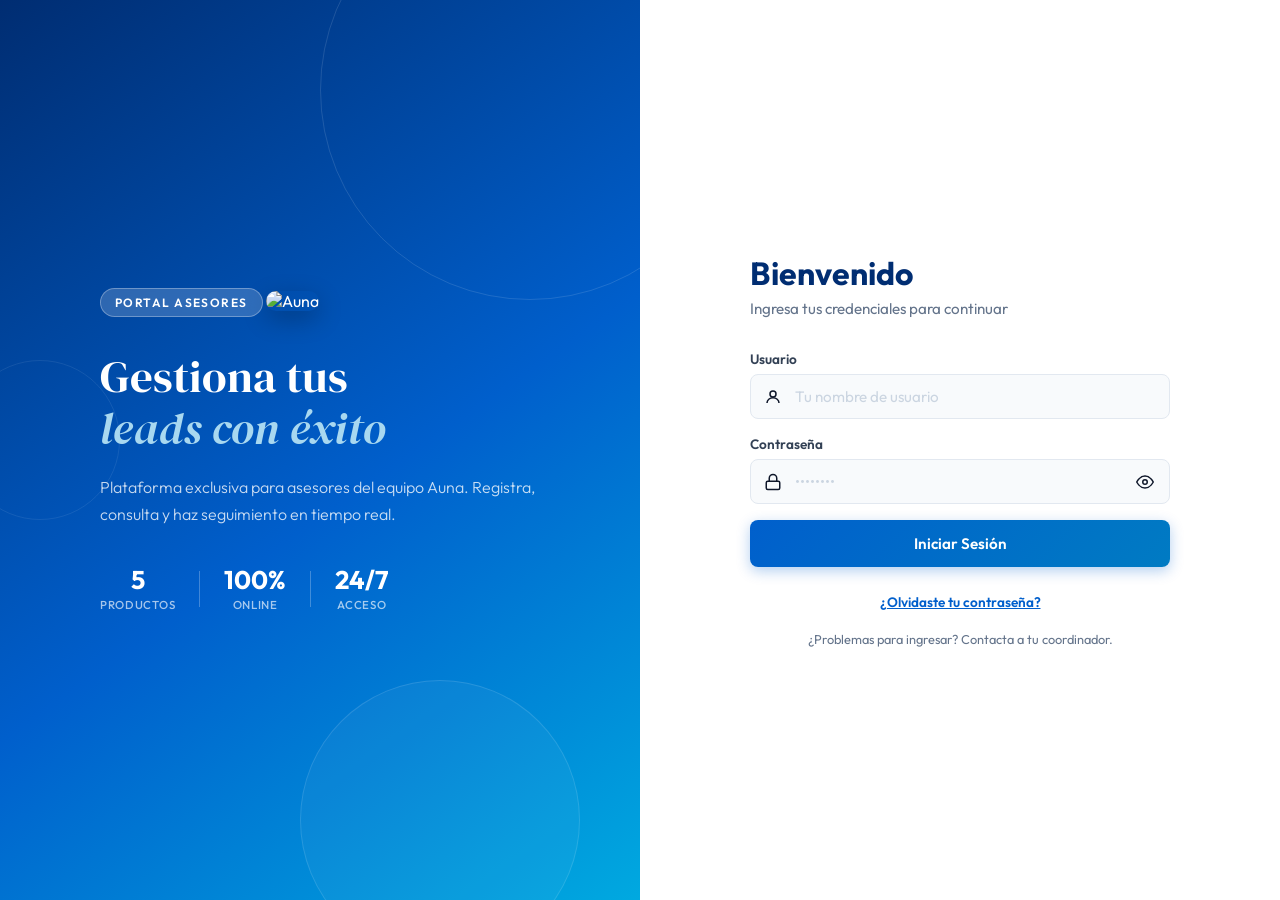
==== commit 7b1a6ce0: "Update index.html" ====
--- a/index.html
+++ b/index.html
@@ -102,9 +102,10 @@
                     </button>
 
                     <div style="text-align: center; margin-top: 1.5rem;">
-                        <button onclick="enviarRecuperacion()" class="link-btn" style="font-size: 0.85rem; color: var(--blue-600); font-weight: 600; background: none; border: none; cursor: pointer; text-decoration: underline;">
+                        <a href="olvide-clave.html" class="link-btn"
+                            style="font-size: 0.85rem; color: var(--blue-600); font-weight: 600; text-decoration: underline; cursor: pointer; display: inline-block;">
                             ¿Olvidaste tu contraseña?
-                        </button>
+                        </a>
                     </div>
 
                     <p class="login-footer-note">¿Problemas para ingresar? Contacta a tu coordinador.</p>
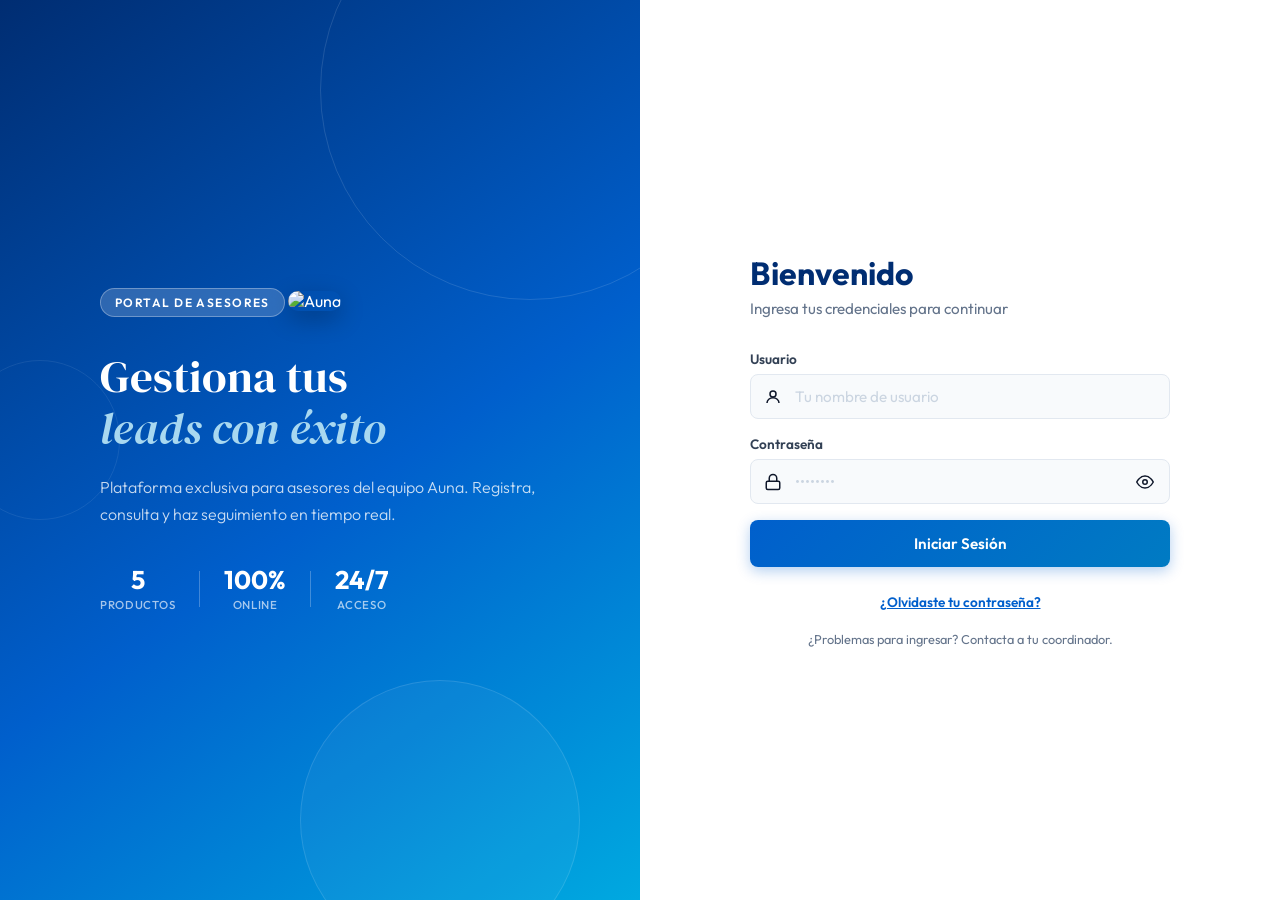
==== commit 63fa84be: "Update index.html" ====
--- a/index.html
+++ b/index.html
@@ -25,7 +25,7 @@
 
             <div class="login-brand">
                 <div class="brand-inner">
-                    <div class="brand-badge">Portal Asesores</div>
+                    <div class="brand-badge">Portal de asesores</div>
                     <img src="https://res.cloudinary.com/dwxiuavqd/image/upload/v1774998253/468951353_1098106335437147_8489372296479282912_n_insezr.jpg"
                         alt="Auna" class="brand-logo">
                     <h1 class="brand-headline">Gestiona tus<br><em>leads con éxito</em></h1>
@@ -738,6 +738,21 @@
                             </div>
                         </div>
 
+                        <div class="field-group">
+                            <label class="field-label" for="cot_nombreContratante">
+                                <svg viewBox="0 0 24 24" fill="none" stroke="currentColor" stroke-width="2">
+                                    <path d="M20 21v-2a4 4 0 0 0-4-4H8a4 4 0 0 0-4 4v2"></path>
+                                    <circle cx="12" cy="7" r="4"></circle>
+                                </svg>
+                                Nombre del contratante (opcional)
+                            </label>
+                            <div class="input-wrap">
+                                <input type="text" id="cot_nombreContratante" placeholder="Ej: Juan Pérez"
+                                    oninput="cot_actualizarContratante()" autocomplete="off">
+                            </div>
+                        </div>
+
+
                         <div id="cot_contenedorIntegrantes" class="cot-integrantes-wrap"></div>
 
                         <div class="cot-extras-grid">
@@ -832,7 +847,13 @@
                                     <h4 id="cot_prev-plan">Plan Auna salud Classic</h4>
                                 </div>
 
+                                <div id="cot_nombre-contratante-box" class="cot-contratante-box" style="display: none;">
+                                    <p class="cot-contratante-label">Titular / Contratante:</p>
+                                    <p id="cot_prev-contratante" class="cot-contratante-name"></p>
+                                </div>
+
                                 <div id="cot_lista-detallada" class="cot-lista"></div>
+
 
                                 <div id="cot_bloque-descuento">
                                     <div class="cot-total-box">
--- a/style.css
+++ b/style.css
@@ -1,12 +1,12 @@
-/* ══════════════════════════════════════════════
-   AUNA — PORTAL ASESORES | style.css
+/* â•â•â•â•â•â•â•â•â•â•â•â•â•â•â•â•â•â•â•â•â•â•â•â•â•â•â•â•â•â•â•â•â•â•â•â•â•â•â•â•â•â•â•â•â•â•
+   AUNA â€” PORTAL ASESORES | style.css
    Design: Refined Corporate + Medical Clean
    Fonts: Outfit (UI) + DM Serif Display (accents)
-   ══════════════════════════════════════════════ */
+   â•â•â•â•â•â•â•â•â•â•â•â•â•â•â•â•â•â•â•â•â•â•â•â•â•â•â•â•â•â•â•â•â•â•â•â•â•â•â•â•â•â•â•â•â•â• */
 
 @import url('https://fonts.googleapis.com/css2?family=Outfit:wght@300;400;500;600;700&family=DM+Serif+Display:ital@0;1&display=swap');
 
-/* ─── TOKENS ─── */
+/* â”€â”€â”€ TOKENS â”€â”€â”€ */
 :root {
     --blue-900: #001a4d;
     --blue-800: #002d72;
@@ -45,7 +45,7 @@
     --transition: 0.2s cubic-bezier(0.4, 0, 0.2, 1);
 }
 
-/* ─── RESET ─── */
+/* â”€â”€â”€ RESET â”€â”€â”€ */
 *,
 *::before,
 *::after {
@@ -71,23 +71,23 @@
     -webkit-font-smoothing: antialiased;
 }
 
-/* ══════════════════════════════════════════════
+/* â•â•â•â•â•â•â•â•â•â•â•â•â•â•â•â•â•â•â•â•â•â•â•â•â•â•â•â•â•â•â•â•â•â•â•â•â•â•â•â•â•â•â•â•â•â•
    SCREENS
-══════════════════════════════════════════════ */
+â•â•â•â•â•â•â•â•â•â•â•â•â•â•â•â•â•â•â•â•â•â•â•â•â•â•â•â•â•â•â•â•â•â•â•â•â•â•â•â•â•â•â•â•â•â• */
 .screen {
     min-height: 100vh;
 }
 
-/* ══════════════════════════════════════════════
-   LOGIN — SPLIT LAYOUT
-══════════════════════════════════════════════ */
+/* â•â•â•â•â•â•â•â•â•â•â•â•â•â•â•â•â•â•â•â•â•â•â•â•â•â•â•â•â•â•â•â•â•â•â•â•â•â•â•â•â•â•â•â•â•â•
+   LOGIN â€” SPLIT LAYOUT
+â•â•â•â•â•â•â•â•â•â•â•â•â•â•â•â•â•â•â•â•â•â•â•â•â•â•â•â•â•â•â•â•â•â•â•â•â•â•â•â•â•â•â•â•â•â• */
 .login-split {
     display: grid;
     grid-template-columns: 1fr 1fr;
     min-height: 100vh;
 }
 
-/* ── LEFT: Brand panel ── */
+/* â”€â”€ LEFT: Brand panel â”€â”€ */
 .login-brand {
     background: linear-gradient(145deg, var(--blue-800) 0%, var(--blue-600) 55%, var(--blue-400) 100%);
     position: relative;
@@ -219,7 +219,7 @@
     border-color: rgba(255, 255, 255, 0.08);
 }
 
-/* ── RIGHT: Form panel ── */
+/* â”€â”€ RIGHT: Form panel â”€â”€ */
 .login-form-panel {
     background: var(--white);
     display: flex;
@@ -257,9 +257,9 @@
     margin-top: 1.25rem;
 }
 
-/* ══════════════════════════════════════════════
+/* â•â•â•â•â•â•â•â•â•â•â•â•â•â•â•â•â•â•â•â•â•â•â•â•â•â•â•â•â•â•â•â•â•â•â•â•â•â•â•â•â•â•â•â•â•â•
    FORM FIELDS (shared)
-══════════════════════════════════════════════ */
+â•â•â•â•â•â•â•â•â•â•â•â•â•â•â•â•â•â•â•â•â•â•â•â•â•â•â•â•â•â•â•â•â•â•â•â•â•â•â•â•â•â•â•â•â•â• */
 .field-group {
     display: flex;
     flex-direction: column;
@@ -416,9 +416,9 @@
     margin-left: 4px;
 }
 
-/* ══════════════════════════════════════════════
+/* â•â•â•â•â•â•â•â•â•â•â•â•â•â•â•â•â•â•â•â•â•â•â•â•â•â•â•â•â•â•â•â•â•â•â•â•â•â•â•â•â•â•â•â•â•â•
    BUTTONS
-══════════════════════════════════════════════ */
+â•â•â•â•â•â•â•â•â•â•â•â•â•â•â•â•â•â•â•â•â•â•â•â•â•â•â•â•â•â•â•â•â•â•â•â•â•â•â•â•â•â•â•â•â•â• */
 .btn-primary {
     width: 100%;
     background: linear-gradient(135deg, var(--blue-600) 0%, var(--blue-500) 100%);
@@ -493,9 +493,9 @@
     flex-shrink: 0;
 }
 
-/* ══════════════════════════════════════════════
+/* â•â•â•â•â•â•â•â•â•â•â•â•â•â•â•â•â•â•â•â•â•â•â•â•â•â•â•â•â•â•â•â•â•â•â•â•â•â•â•â•â•â•â•â•â•â•
    TOP NAV BAR
-══════════════════════════════════════════════ */
+â•â•â•â•â•â•â•â•â•â•â•â•â•â•â•â•â•â•â•â•â•â•â•â•â•â•â•â•â•â•â•â•â•â•â•â•â•â•â•â•â•â•â•â•â•â• */
 .topbar {
     background: var(--white);
     border-bottom: 1px solid var(--slate-200);
@@ -584,9 +584,9 @@
     color: var(--red-500);
 }
 
-/* ══════════════════════════════════════════════
+/* â•â•â•â•â•â•â•â•â•â•â•â•â•â•â•â•â•â•â•â•â•â•â•â•â•â•â•â•â•â•â•â•â•â•â•â•â•â•â•â•â•â•â•â•â•â•
    MAIN CONTENT
-══════════════════════════════════════════════ */
+â•â•â•â•â•â•â•â•â•â•â•â•â•â•â•â•â•â•â•â•â•â•â•â•â•â•â•â•â•â•â•â•â•â•â•â•â•â•â•â•â•â•â•â•â•â• */
 .main-content {
     padding: 2rem 1.5rem;
     min-height: calc(100vh - 64px);
@@ -597,7 +597,7 @@
     margin: 0 auto;
 }
 
-/* ── TABS ── */
+/* â”€â”€ TABS â”€â”€ */
 .tab-bar {
     display: flex;
     background: var(--white);
@@ -655,7 +655,7 @@
     display: block;
 }
 
-/* ── FORM CARD ── */
+/* â”€â”€ FORM CARD â”€â”€ */
 .form-card {
     background: var(--white);
     border-radius: var(--radius-lg);
@@ -749,7 +749,7 @@
     font-weight: 600;
 }
 
-/* ── RECORDS CARD ── */
+/* â”€â”€ RECORDS CARD â”€â”€ */
 .records-card {
     background: var(--white);
     border-radius: var(--radius-lg);
@@ -849,7 +849,7 @@
     animation: spin 0.7s linear infinite;
 }
 
-/* ── QUICK FILTERS ── */
+/* â”€â”€ QUICK FILTERS â”€â”€ */
 .quick-filters {
     display: flex;
     align-items: center;
@@ -898,7 +898,7 @@
     box-shadow: 0 2px 6px rgba(0, 45, 114, 0.22);
 }
 
-/* ── RANGO WRAP ── */
+/* â”€â”€ RANGO WRAP â”€â”€ */
 .rango-wrap {
     padding: 0.75rem 2rem;
     background: var(--blue-50);
@@ -906,15 +906,15 @@
     animation: fadeUp 0.2s ease;
 }
 
-/* ── TABLE ── */
+/* â”€â”€ TABLE â”€â”€ */
 #tabla-registros {
     padding: 0;
     overflow-x: auto;
 }
 
-/* ══════════════════════════════════════════════
+/* â•â•â•â•â•â•â•â•â•â•â•â•â•â•â•â•â•â•â•â•â•â•â•â•â•â•â•â•â•â•â•â•â•â•â•â•â•â•â•â•â•â•â•â•â•â•
    EXPORT MODAL EXTRAS
-══════════════════════════════════════════════ */
+â•â•â•â•â•â•â•â•â•â•â•â•â•â•â•â•â•â•â•â•â•â•â•â•â•â•â•â•â•â•â•â•â•â•â•â•â•â•â•â•â•â•â•â•â•â• */
 .export-modal-header {
     background: linear-gradient(135deg, #166534, #16a34a);
 }
@@ -1147,7 +1147,7 @@
     margin-left: auto;
 }
 
-/* ── PAGINATION ── */
+/* â”€â”€ PAGINATION â”€â”€ */
 .pagination {
     display: flex;
     align-items: center;
@@ -1222,7 +1222,7 @@
     }
 }
 
-/* ── EMPTY STATE ── */
+/* â”€â”€ EMPTY STATE â”€â”€ */
 .empty-state {
     padding: 3.5rem 2rem;
     text-align: center;
@@ -1242,7 +1242,7 @@
     line-height: 1.5;
 }
 
-/* ── LOADING STATE ── */
+/* â”€â”€ LOADING STATE â”€â”€ */
 .loading-state {
     padding: 3rem 2rem;
     text-align: center;
@@ -1272,7 +1272,7 @@
     animation-delay: 0.4s;
 }
 
-/* ── TOAST ── */
+/* â”€â”€ TOAST â”€â”€ */
 .toast {
     position: fixed;
     bottom: 2rem;
@@ -1297,9 +1297,9 @@
     flex-shrink: 0;
 }
 
-/* ══════════════════════════════════════════════
+/* â•â•â•â•â•â•â•â•â•â•â•â•â•â•â•â•â•â•â•â•â•â•â•â•â•â•â•â•â•â•â•â•â•â•â•â•â•â•â•â•â•â•â•â•â•â•
    ANIMATIONS
-══════════════════════════════════════════════ */
+â•â•â•â•â•â•â•â•â•â•â•â•â•â•â•â•â•â•â•â•â•â•â•â•â•â•â•â•â•â•â•â•â•â•â•â•â•â•â•â•â•â•â•â•â•â• */
 @keyframes fadeUp {
     from {
         opacity: 0;
@@ -1343,9 +1343,9 @@
     }
 }
 
-/* ══════════════════════════════════════════════
+/* â•â•â•â•â•â•â•â•â•â•â•â•â•â•â•â•â•â•â•â•â•â•â•â•â•â•â•â•â•â•â•â•â•â•â•â•â•â•â•â•â•â•â•â•â•â•
    RESPONSIVE
-══════════════════════════════════════════════ */
+â•â•â•â•â•â•â•â•â•â•â•â•â•â•â•â•â•â•â•â•â•â•â•â•â•â•â•â•â•â•â•â•â•â•â•â•â•â•â•â•â•â•â•â•â•â• */
 @media (max-width: 900px) {
     .login-split {
         grid-template-columns: 1fr;
@@ -1371,7 +1371,74 @@
 
 @media (max-width: 640px) {
     .login-brand {
-        display: none;
+        display: flex;
+        position: fixed;
+        inset: 0;
+        z-index: 50;
+        background: none !important;
+        padding: 0;
+    }
+
+    .login-brand::before {
+        content: '';
+        position: absolute;
+        inset: 0;
+        background: linear-gradient(145deg, var(--blue-800) 0%, var(--blue-600) 55%, var(--blue-400) 100%);
+        z-index: 0;
+        transition: transform 0.6s cubic-bezier(0.25, 1, 0.5, 1);
+    }
+    
+    .brand-inner {
+        width: 100%;
+        display: flex;
+        flex-direction: column;
+        align-items: center;
+        text-align: center;
+        padding: 2rem;
+    }
+
+    .brand-logo {
+        transition: transform 0.8s cubic-bezier(0.25, 1, 0.5, 1);
+        transform-origin: center;
+        margin-bottom: 0;
+    }
+
+    .brand-badge, .brand-headline, .brand-sub, .brand-stats, .brand-decor {
+        transition: transform 0.5s cubic-bezier(0.25, 1, 0.5, 1), opacity 0.5s;
+    }
+
+    .login-form-panel {
+        opacity: 0;
+        transform: translateY(20px);
+        pointer-events: none;
+        transition: all 0.8s cubic-bezier(0.25, 1, 0.5, 1) 0.2s;
+    }
+
+    .login-split.splash-active .login-brand {
+        pointer-events: none;
+    }
+
+    .login-split.splash-active .login-brand::before {
+        transform: translateX(-100%);
+    }
+
+    .login-split.splash-active .brand-badge,
+    .login-split.splash-active .brand-headline,
+    .login-split.splash-active .brand-sub,
+    .login-split.splash-active .brand-stats,
+    .login-split.splash-active .brand-decor {
+        transform: translateX(-100vw);
+        opacity: 0;
+    }
+
+    .login-split.splash-active .brand-logo {
+        transform: translateY(var(--logo-translate-y, -30vh)) scale(1);
+    }
+
+    .login-split.splash-active .login-form-panel {
+        opacity: 1;
+        transform: translateY(0);
+        pointer-events: auto;
     }
 
     /* On mobile, show only form */
@@ -1428,9 +1495,9 @@
     }
 }
 
-/* ══════════════════════════════════════════════
+/* â•â•â•â•â•â•â•â•â•â•â•â•â•â•â•â•â•â•â•â•â•â•â•â•â•â•â•â•â•â•â•â•â•â•â•â•â•â•â•â•â•â•â•â•â•â•
    CLICKABLE TABLE ROWS
-══════════════════════════════════════════════ */
+â•â•â•â•â•â•â•â•â•â•â•â•â•â•â•â•â•â•â•â•â•â•â•â•â•â•â•â•â•â•â•â•â•â•â•â•â•â•â•â•â•â•â•â•â•â• */
 .row-clickable {
     cursor: pointer;
     transition: background var(--transition), transform var(--transition);
@@ -1458,9 +1525,9 @@
     transition: opacity var(--transition), transform var(--transition);
 }
 
-/* ══════════════════════════════════════════════
+/* â•â•â•â•â•â•â•â•â•â•â•â•â•â•â•â•â•â•â•â•â•â•â•â•â•â•â•â•â•â•â•â•â•â•â•â•â•â•â•â•â•â•â•â•â•â•
    EDIT MODAL
-══════════════════════════════════════════════ */
+â•â•â•â•â•â•â•â•â•â•â•â•â•â•â•â•â•â•â•â•â•â•â•â•â•â•â•â•â•â•â•â•â•â•â•â•â•â•â•â•â•â•â•â•â•â• */
 .modal-overlay {
     position: fixed;
     inset: 0;
@@ -1625,7 +1692,7 @@
     height: 16px;
 }
 
-/* Toast edición */
+/* Toast ediciÃ³n */
 .toast-edit {
     background: var(--blue-600);
     box-shadow: 0 8px 24px rgba(0, 95, 204, 0.4);
@@ -1654,9 +1721,9 @@
     }
 }
 
-/* ══════════════════════════════════════════════
+/* â•â•â•â•â•â•â•â•â•â•â•â•â•â•â•â•â•â•â•â•â•â•â•â•â•â•â•â•â•â•â•â•â•â•â•â•â•â•â•â•â•â•â•â•â•â•
    ENCUESTA TAB
-══════════════════════════════════════════════ */
+â•â•â•â•â•â•â•â•â•â•â•â•â•â•â•â•â•â•â•â•â•â•â•â•â•â•â•â•â•â•â•â•â•â•â•â•â•â•â•â•â•â•â•â•â•â• */
 .encuesta-card {
     background: var(--white);
     border-radius: var(--radius-lg);
@@ -1899,18 +1966,18 @@
     }
 }
 
-/* ══════════════════════════════════════════════
-   PLACEHOLDER MÁS TENUE (todo el sitio)
-══════════════════════════════════════════════ */
+/* â•â•â•â•â•â•â•â•â•â•â•â•â•â•â•â•â•â•â•â•â•â•â•â•â•â•â•â•â•â•â•â•â•â•â•â•â•â•â•â•â•â•â•â•â•â•
+   PLACEHOLDER MÃS TENUE (todo el sitio)
+â•â•â•â•â•â•â•â•â•â•â•â•â•â•â•â•â•â•â•â•â•â•â•â•â•â•â•â•â•â•â•â•â•â•â•â•â•â•â•â•â•â•â•â•â•â• */
 input::placeholder,
 textarea::placeholder {
     color: var(--slate-300) !important;
     opacity: 1;
 }
 
-/* ══════════════════════════════════════════════
+/* â•â•â•â•â•â•â•â•â•â•â•â•â•â•â•â•â•â•â•â•â•â•â•â•â•â•â•â•â•â•â•â•â•â•â•â•â•â•â•â•â•â•â•â•â•â•
    YES/NO CARDS (formulario principal)
-══════════════════════════════════════════════ */
+â•â•â•â•â•â•â•â•â•â•â•â•â•â•â•â•â•â•â•â•â•â•â•â•â•â•â•â•â•â•â•â•â•â•â•â•â•â•â•â•â•â•â•â•â•â• */
 .label-inline {
     display: flex;
     align-items: center;
@@ -2007,9 +2074,9 @@
     color: var(--blue-800);
 }
 
-/* ══════════════════════════════════════════════
+/* â•â•â•â•â•â•â•â•â•â•â•â•â•â•â•â•â•â•â•â•â•â•â•â•â•â•â•â•â•â•â•â•â•â•â•â•â•â•â•â•â•â•â•â•â•â•
    FILTERS BAR (search + date)
-══════════════════════════════════════════════ */
+â•â•â•â•â•â•â•â•â•â•â•â•â•â•â•â•â•â•â•â•â•â•â•â•â•â•â•â•â•â•â•â•â•â•â•â•â•â•â•â•â•â•â•â•â•â• */
 .filters-bar {
     border-bottom: 1px solid var(--slate-100);
     background: var(--slate-50);
@@ -2134,9 +2201,9 @@
     }
 }
 
-/* ══════════════════════════════════════════════
-   ADMIN — BOTÓN ESTADÍSTICAS
-══════════════════════════════════════════════ */
+/* â•â•â•â•â•â•â•â•â•â•â•â•â•â•â•â•â•â•â•â•â•â•â•â•â•â•â•â•â•â•â•â•â•â•â•â•â•â•â•â•â•â•â•â•â•â•
+   ADMIN â€” BOTÃ“N ESTADÃSTICAS
+â•â•â•â•â•â•â•â•â•â•â•â•â•â•â•â•â•â•â•â•â•â•â•â•â•â•â•â•â•â•â•â•â•â•â•â•â•â•â•â•â•â•â•â•â•â• */
 .btn-stats {
     display: flex;
     align-items: center;
@@ -2181,9 +2248,9 @@
     min-width: 160px;
 }
 
-/* ══════════════════════════════════════════════
-   ADMIN — STATS TOPBAR
-══════════════════════════════════════════════ */
+/* â•â•â•â•â•â•â•â•â•â•â•â•â•â•â•â•â•â•â•â•â•â•â•â•â•â•â•â•â•â•â•â•â•â•â•â•â•â•â•â•â•â•â•â•â•â•
+   ADMIN â€” STATS TOPBAR
+â•â•â•â•â•â•â•â•â•â•â•â•â•â•â•â•â•â•â•â•â•â•â•â•â•â•â•â•â•â•â•â•â•â•â•â•â•â•â•â•â•â•â•â•â•â• */
 .stats-topbar {
     display: flex;
     align-items: center;
@@ -2242,9 +2309,9 @@
     font-weight: 500;
 }
 
-/* ══════════════════════════════════════════════
-   ADMIN — STATS PERIOD BAR
-══════════════════════════════════════════════ */
+/* â•â•â•â•â•â•â•â•â•â•â•â•â•â•â•â•â•â•â•â•â•â•â•â•â•â•â•â•â•â•â•â•â•â•â•â•â•â•â•â•â•â•â•â•â•â•
+   ADMIN â€” STATS PERIOD BAR
+â•â•â•â•â•â•â•â•â•â•â•â•â•â•â•â•â•â•â•â•â•â•â•â•â•â•â•â•â•â•â•â•â•â•â•â•â•â•â•â•â•â•â•â•â•â• */
 .stats-period-bar {
     display: flex;
     gap: 6px;
@@ -2289,9 +2356,9 @@
     box-shadow: 0 2px 8px rgba(0, 45, 114, 0.20);
 }
 
-/* ══════════════════════════════════════════════
-   ADMIN — STATS SECTION CARD
-══════════════════════════════════════════════ */
+/* â•â•â•â•â•â•â•â•â•â•â•â•â•â•â•â•â•â•â•â•â•â•â•â•â•â•â•â•â•â•â•â•â•â•â•â•â•â•â•â•â•â•â•â•â•â•
+   ADMIN â€” STATS SECTION CARD
+â•â•â•â•â•â•â•â•â•â•â•â•â•â•â•â•â•â•â•â•â•â•â•â•â•â•â•â•â•â•â•â•â•â•â•â•â•â•â•â•â•â•â•â•â•â• */
 .stats-section-card {
     background: var(--white);
     border-radius: var(--radius-lg);
@@ -2320,9 +2387,9 @@
     flex-shrink: 0;
 }
 
-/* ══════════════════════════════════════════════
-   ADMIN — KPI CARDS
-══════════════════════════════════════════════ */
+/* â•â•â•â•â•â•â•â•â•â•â•â•â•â•â•â•â•â•â•â•â•â•â•â•â•â•â•â•â•â•â•â•â•â•â•â•â•â•â•â•â•â•â•â•â•â•
+   ADMIN â€” KPI CARDS
+â•â•â•â•â•â•â•â•â•â•â•â•â•â•â•â•â•â•â•â•â•â•â•â•â•â•â•â•â•â•â•â•â•â•â•â•â•â•â•â•â•â•â•â•â•â• */
 .stats-global {
     display: flex;
     flex-direction: column;
@@ -2402,9 +2469,9 @@
     font-weight: 500;
 }
 
-/* ══════════════════════════════════════════════
-   ADMIN — TOP 3
-══════════════════════════════════════════════ */
+/* â•â•â•â•â•â•â•â•â•â•â•â•â•â•â•â•â•â•â•â•â•â•â•â•â•â•â•â•â•â•â•â•â•â•â•â•â•â•â•â•â•â•â•â•â•â•
+   ADMIN â€” TOP 3
+â•â•â•â•â•â•â•â•â•â•â•â•â•â•â•â•â•â•â•â•â•â•â•â•â•â•â•â•â•â•â•â•â•â•â•â•â•â•â•â•â•â•â•â•â•â• */
 .top3-list {
     padding: 1.25rem 1.5rem;
     display: flex;
@@ -2460,9 +2527,9 @@
     text-align: right;
 }
 
-/* ══════════════════════════════════════════════
-   ADMIN — RANKING
-══════════════════════════════════════════════ */
+/* â•â•â•â•â•â•â•â•â•â•â•â•â•â•â•â•â•â•â•â•â•â•â•â•â•â•â•â•â•â•â•â•â•â•â•â•â•â•â•â•â•â•â•â•â•â•
+   ADMIN â€” RANKING
+â•â•â•â•â•â•â•â•â•â•â•â•â•â•â•â•â•â•â•â•â•â•â•â•â•â•â•â•â•â•â•â•â•â•â•â•â•â•â•â•â•â•â•â•â•â• */
 .ranking-table {
     padding: 0.5rem 0;
 }
@@ -2539,9 +2606,9 @@
     text-align: right;
 }
 
-/* ══════════════════════════════════════════════
-   ADMIN — KPI ASESOR INDIVIDUAL
-══════════════════════════════════════════════ */
+/* â•â•â•â•â•â•â•â•â•â•â•â•â•â•â•â•â•â•â•â•â•â•â•â•â•â•â•â•â•â•â•â•â•â•â•â•â•â•â•â•â•â•â•â•â•â•
+   ADMIN â€” KPI ASESOR INDIVIDUAL
+â•â•â•â•â•â•â•â•â•â•â•â•â•â•â•â•â•â•â•â•â•â•â•â•â•â•â•â•â•â•â•â•â•â•â•â•â•â•â•â•â•â•â•â•â•â• */
 .kpi-asesor-header {
     background: linear-gradient(135deg, var(--blue-800), var(--blue-600));
     border-radius: var(--radius-lg);
@@ -2609,9 +2676,9 @@
     font-weight: 500;
 }
 
-/* ══════════════════════════════════════════════
-   ADMIN — CALENDARIO
-══════════════════════════════════════════════ */
+/* â•â•â•â•â•â•â•â•â•â•â•â•â•â•â•â•â•â•â•â•â•â•â•â•â•â•â•â•â•â•â•â•â•â•â•â•â•â•â•â•â•â•â•â•â•â•
+   ADMIN â€” CALENDARIO
+â•â•â•â•â•â•â•â•â•â•â•â•â•â•â•â•â•â•â•â•â•â•â•â•â•â•â•â•â•â•â•â•â•â•â•â•â•â•â•â•â•â•â•â•â•â• */
 .calendar-wrap {
     padding: 1.25rem 1.5rem 1rem;
 }
@@ -2667,14 +2734,14 @@
     font-weight: 700;
 }
 
-/* Combinación: tiene leads + es semana */
+/* CombinaciÃ³n: tiene leads + es semana */
 .cal-cell.cal-active.cal-highlight-semana {
     background: linear-gradient(135deg, var(--blue-600), var(--blue-500));
     border-color: var(--blue-600);
     box-shadow: 0 0 0 2px #bfdbfe;
 }
 
-/* Resaltado hoy (como filtro activo, más intenso que solo cal-today) */
+/* Resaltado hoy (como filtro activo, mÃ¡s intenso que solo cal-today) */
 .cal-cell.cal-highlight-hoy {
     background: #eff6ff;
     border-color: var(--amber-500);
@@ -2837,9 +2904,9 @@
     margin-right: 4px;
 }
 
-/* ══════════════════════════════════════════════
-   ADMIN — GRÁFICA
-══════════════════════════════════════════════ */
+/* â•â•â•â•â•â•â•â•â•â•â•â•â•â•â•â•â•â•â•â•â•â•â•â•â•â•â•â•â•â•â•â•â•â•â•â•â•â•â•â•â•â•â•â•â•â•
+   ADMIN â€” GRÃFICA
+â•â•â•â•â•â•â•â•â•â•â•â•â•â•â•â•â•â•â•â•â•â•â•â•â•â•â•â•â•â•â•â•â•â•â•â•â•â•â•â•â•â•â•â•â•â• */
 .chart-container {
     padding: 1.25rem 1.5rem;
     height: 240px;
@@ -2863,9 +2930,9 @@
     font-weight: 600;
 }
 
-/* ══════════════════════════════════════════════
-   RESPONSIVE — ADMIN STATS
-══════════════════════════════════════════════ */
+/* â•â•â•â•â•â•â•â•â•â•â•â•â•â•â•â•â•â•â•â•â•â•â•â•â•â•â•â•â•â•â•â•â•â•â•â•â•â•â•â•â•â•â•â•â•â•
+   RESPONSIVE â€” ADMIN STATS
+â•â•â•â•â•â•â•â•â•â•â•â•â•â•â•â•â•â•â•â•â•â•â•â•â•â•â•â•â•â•â•â•â•â•â•â•â•â•â•â•â•â•â•â•â•â• */
 @media (max-width: 640px) {
     .stats-topbar {
         gap: 0.75rem;
@@ -2945,9 +3012,9 @@
     }
 }
 
-/* ══════════════════════════════════════════════
+/* â•â•â•â•â•â•â•â•â•â•â•â•â•â•â•â•â•â•â•â•â•â•â•â•â•â•â•â•â•â•â•â•â•â•â•â•â•â•â•â•â•â•â•â•â•â•
    COTIZADOR TAB
-══════════════════════════════════════════════ */
+â•â•â•â•â•â•â•â•â•â•â•â•â•â•â•â•â•â•â•â•â•â•â•â•â•â•â•â•â•â•â•â•â•â•â•â•â•â•â•â•â•â•â•â•â•â• */
 
 /* Panel container */
 .cot-panel {
@@ -3017,7 +3084,7 @@
     flex-shrink: 0;
 }
 
-/* Dropdown wrapper — needs position:relative so the absolute dropdown positions correctly */
+/* Dropdown wrapper â€” needs position:relative so the absolute dropdown positions correctly */
 .cot-controls-header>div:first-child {
     position: relative;
 }
@@ -3119,7 +3186,7 @@
     text-align: center;
 }
 
-/* Toggle row — replaced by button */
+/* Toggle row â€” replaced by button */
 .cot-toggle-row {
     display: flex;
     align-items: center;
@@ -3459,7 +3526,7 @@
     transform: translateY(0);
 }
 
-/* Preview side — height is set by JS (cot_ajustarEscala) */
+/* Preview side â€” height is set by JS (cot_ajustarEscala) */
 .cot-preview-wrap {
     display: flex;
     justify-content: center;
@@ -3477,7 +3544,7 @@
 }
 
 /*
-  THE QUOTE CARD — 450px wide, matches reference design exactly
+  THE QUOTE CARD â€” 450px wide, matches reference design exactly
   JS scales it to fit the available preview column.
 */
 .cot-card {
@@ -3556,6 +3623,30 @@
     font-weight: 700;
 }
 
+/* Contratante Box */
+.cot-contratante-box {
+    margin: 0 32px 16px;
+    padding: 12px 18px;
+    background: #f8fafc;
+    border-radius: 12px;
+    border: 1px dashed #cbd5e1;
+    text-align: left;
+}
+
+.cot-contratante-label {
+    font-size: 10px;
+    letter-spacing: 0.1em;
+    text-transform: uppercase;
+    color: #64748b;
+    margin-bottom: 4px;
+}
+
+.cot-contratante-name {
+    font-size: 16px;
+    font-weight: 600;
+    color: #0f172a;
+}
+
 /* Lista integrantes */
 .cot-lista {
     padding: 0 32px;
@@ -3732,7 +3823,7 @@
     white-space: nowrap;
 }
 
-/* Spacer before footer — grows to fill space if needed */
+/* Spacer before footer â€” grows to fill space if needed */
 .cot-card-spacer {
     min-height: 20px;
     flex: 1;
@@ -3767,9 +3858,9 @@
 
 
 
-/* ══════════════════════════════════════════════
+/* â•â•â•â•â•â•â•â•â•â•â•â•â•â•â•â•â•â•â•â•â•â•â•â•â•â•â•â•â•â•â•â•â•â•â•â•â•â•â•â•â•â•â•â•â•â•
    WHATSAPP MODAL
-══════════════════════════════════════════════ */
+â•â•â•â•â•â•â•â•â•â•â•â•â•â•â•â•â•â•â•â•â•â•â•â•â•â•â•â•â•â•â•â•â•â•â•â•â•â•â•â•â•â•â•â•â•â• */
 .wa-modal-card {
     max-width: 560px;
 }
@@ -4014,7 +4105,7 @@
     }
 }
 
-/* ── WhatsApp modal — new UX styles ── */
+/* â”€â”€ WhatsApp modal â€” new UX styles â”€â”€ */
 .wa-preview-header {
     display: flex;
     align-items: center;
@@ -4124,9 +4215,9 @@
     padding: 8px 0;
 }
 
-/* ══════════════════════════════════════════════
-   PROYECCIÓN TAB
-══════════════════════════════════════════════ */
+/* â•â•â•â•â•â•â•â•â•â•â•â•â•â•â•â•â•â•â•â•â•â•â•â•â•â•â•â•â•â•â•â•â•â•â•â•â•â•â•â•â•â•â•â•â•â•
+   PROYECCIÃ“N TAB
+â•â•â•â•â•â•â•â•â•â•â•â•â•â•â•â•â•â•â•â•â•â•â•â•â•â•â•â•â•â•â•â•â•â•â•â•â•â•â•â•â•â•â•â•â•â• */
 .proy-card {
     background: var(--white);
     border-radius: var(--radius-lg);
@@ -4538,9 +4629,9 @@
     }
 }
 
-/* ══════════════════════════════════════════════
+/* â•â•â•â•â•â•â•â•â•â•â•â•â•â•â•â•â•â•â•â•â•â•â•â•â•â•â•â•â•â•â•â•â•â•â•â•â•â•â•â•â•â•â•â•â•â•
    MOBILE NAV (hamburger dropdown)
-══════════════════════════════════════════════ */
+â•â•â•â•â•â•â•â•â•â•â•â•â•â•â•â•â•â•â•â•â•â•â•â•â•â•â•â•â•â•â•â•â•â•â•â•â•â•â•â•â•â•â•â•â•â• */
 .mobile-nav {
     display: none;
     position: relative;
@@ -4705,7 +4796,7 @@
     }
 }
 
-/* ── Proyección preview ── */
+/* â”€â”€ ProyecciÃ³n preview â”€â”€ */
 .proy-preview-kpi {
     display: flex;
     align-items: baseline;
@@ -4731,7 +4822,7 @@
     border-top: 1px solid var(--slate-100);
 }
 
-/* ── Admin pendientes section ── */
+/* â”€â”€ Admin pendientes section â”€â”€ */
 .proy-pendientes-wrap {
     padding: 0.875rem 1.25rem;
     background: var(--slate-50);
@@ -4774,7 +4865,7 @@
     color: var(--slate-400);
 }
 
-/* Proyección admin download bar */
+/* ProyecciÃ³n admin download bar */
 .proy-admin-download-bar {
     padding: 0.65rem 1.25rem;
     border-bottom: 1px solid var(--slate-100);
@@ -4793,9 +4884,9 @@
     width: auto;
 }
 
-/* ══════════════════════════════════════════════
+/* â•â•â•â•â•â•â•â•â•â•â•â•â•â•â•â•â•â•â•â•â•â•â•â•â•â•â•â•â•â•â•â•â•â•â•â•â•â•â•â•â•â•â•â•â•â•
    TEAM MANAGEMENT MODAL
-   ══════════════════════════════════════════════ */
+   â•â•â•â•â•â•â•â•â•â•â•â•â•â•â•â•â•â•â•â•â•â•â•â•â•â•â•â•â•â•â•â•â•â•â•â•â•â•â•â•â•â•â•â•â•â• */
 .team-modal {
     max-width: 440px !important;
     width: 95% !important;
@@ -5241,3 +5332,36 @@
     border-radius: 6px;
     border: 1px solid var(--blue-100);
 }
+
+/* Botón de Copiado en Mensajes de Equipo */
+.team-copy-btn {
+    background: var(--slate-900);
+    border: 1px solid var(--slate-900);
+    color: white;
+    padding: 6px 12px;
+    border-radius: 6px;
+    font-size: 0.75rem;
+    font-weight: 700;
+    cursor: pointer;
+    display: flex;
+    align-items: center;
+    gap: 6px;
+    transition: all 0.2s ease;
+    margin-left: auto;
+    white-space: nowrap;
+}
+
+.team-copy-btn:hover {
+    background: black;
+    transform: translateY(-1px);
+    box-shadow: 0 4px 6px rgba(0, 0, 0, 0.15);
+}
+
+.team-copy-btn:active {
+    transform: translateY(0);
+}
+
+.team-copy-btn svg {
+    width: 14px;
+    height: 14px;
+}
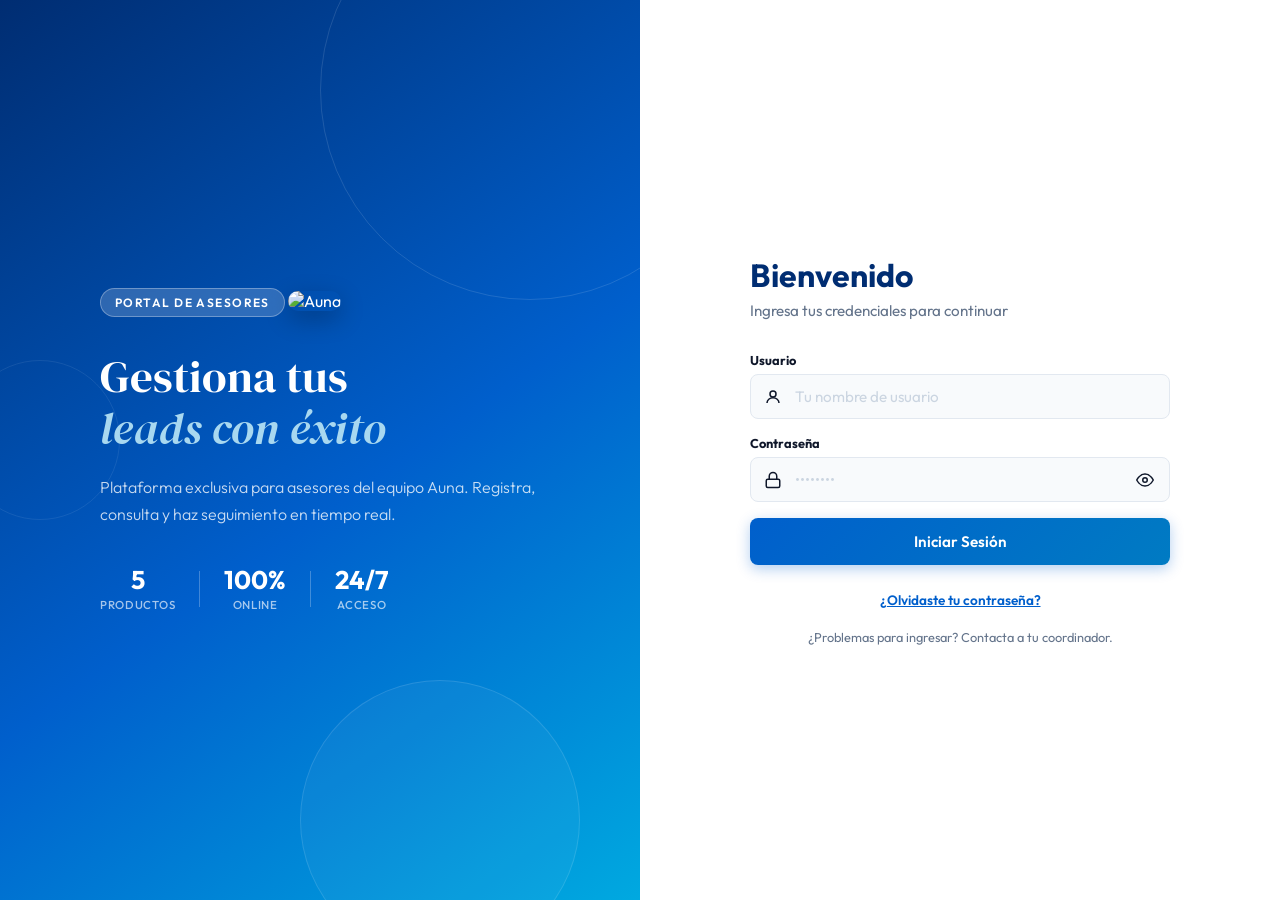
==== commit 655be8af: "Update index.html" ====
--- a/index.html
+++ b/index.html
@@ -1522,7 +1522,7 @@
     </div>
 
 
-    <script src="script.js"></script>
+    <script src="script.js?v=2.0"></script>
 </body>
 
 </html>
--- a/style.css
+++ b/style.css
@@ -268,9 +268,9 @@
 }
 
 .field-group label {
-    font-size: 0.85rem;
-    font-weight: 600;
-    color: var(--slate-700);
+    font-size: 0.8rem;
+    font-weight: 700;
+    color: var(--slate-800);
     display: flex;
     align-items: center;
     gap: 6px;
@@ -516,10 +516,15 @@
 }
 
 .topbar-center {
-    font-size: 0.9rem;
-    font-weight: 600;
-    color: var(--slate-500);
-    letter-spacing: 0.03em;
+    position: absolute;
+    left: 50%;
+    transform: translateX(-50%);
+    font-size: 0.95rem;
+    font-weight: 700;
+    color: var(--blue-800);
+    letter-spacing: 0.02em;
+    text-align: center;
+    white-space: nowrap;
 }
 
 .topbar-right {
@@ -692,10 +697,11 @@
 }
 
 .form-card-title {
-    font-size: 1.25rem;
-    font-weight: 700;
+    font-size: 1.15rem;
+    font-weight: 600;
     color: var(--white);
-    margin-bottom: 2px;
+    margin-bottom: 4px;
+    letter-spacing: 0.01em;
 }
 
 .form-card-subtitle {
@@ -711,11 +717,11 @@
 .form-grid {
     display: grid;
     grid-template-columns: 1fr 1fr;
-    gap: 0 1.25rem;
+    gap: 0.5rem 1.5rem;
 }
 
 .form-grid .field-group {
-    margin-bottom: 1.25rem;
+    margin-bottom: 1.5rem;
 }
 
 .full-width {
@@ -1370,24 +1376,44 @@
 }
 
 @media (max-width: 640px) {
-    .login-brand {
+    .login-split {
         display: flex;
-        position: fixed;
-        inset: 0;
-        z-index: 50;
-        background: none !important;
-        padding: 0;
-    }
-
-    .login-brand::before {
+        flex-direction: column;
+        justify-content: center;
+        align-items: center;
+        min-height: 100vh;
+        position: relative;
+        overflow: hidden;
+        background: var(--white);
+    }
+
+    /* Fondo azul deslizable (ahora en el padre) */
+    .login-split::before {
         content: '';
         position: absolute;
         inset: 0;
         background: linear-gradient(145deg, var(--blue-800) 0%, var(--blue-600) 55%, var(--blue-400) 100%);
-        z-index: 0;
+        z-index: 5;
         transition: transform 0.6s cubic-bezier(0.25, 1, 0.5, 1);
     }
-    
+
+    .login-split.splash-active::before {
+        transform: translateX(-100%);
+    }
+
+    .login-brand {
+        width: 100%;
+        height: 100vh;
+        display: flex;
+        align-items: center;
+        justify-content: center;
+        position: relative;
+        z-index: 10;
+        background: none !important;
+        padding: 0;
+        transition: height 0.8s cubic-bezier(0.25, 1, 0.5, 1);
+    }
+
     .brand-inner {
         width: 100%;
         display: flex;
@@ -1400,7 +1426,7 @@
     .brand-logo {
         transition: transform 0.8s cubic-bezier(0.25, 1, 0.5, 1);
         transform-origin: center;
-        margin-bottom: 0;
+        margin-bottom: 2rem;
     }
 
     .brand-badge, .brand-headline, .brand-sub, .brand-stats, .brand-decor {
@@ -1408,37 +1434,77 @@
     }
 
     .login-form-panel {
+        width: 100%;
+        height: 0;
         opacity: 0;
-        transform: translateY(20px);
-        pointer-events: none;
-        transition: all 0.8s cubic-bezier(0.25, 1, 0.5, 1) 0.2s;
-    }
-
+        display: flex;
+        align-items: center;
+        justify-content: center;
+        padding: 0;
+        overflow: hidden;
+        transition: height 0.8s cubic-bezier(0.25, 1, 0.5, 1), opacity 0.8s ease 0.2s;
+        z-index: 10;
+        background: none;
+    }
+
+    /* ESTADOS ANIMADOS */
     .login-split.splash-active .login-brand {
-        pointer-events: none;
-    }
-
-    .login-split.splash-active .login-brand::before {
-        transform: translateX(-100%);
-    }
-
-    .login-split.splash-active .brand-badge,
+        height: auto;
+        margin-bottom: 0.5rem;
+    }
+
+    .login-split.splash-active .brand-badge {
+        transform: translateX(0);
+        opacity: 1;
+        position: relative;
+        background: none;
+        border: none;
+        color: var(--blue-800);
+        margin-bottom: 1rem;
+        padding: 0;
+        backdrop-filter: none;
+        font-size: 0.6rem;
+        font-weight: 800;
+        letter-spacing: 0.25em;
+        text-transform: uppercase;
+        display: flex;
+        align-items: center;
+        gap: 10px;
+        white-space: nowrap;
+    }
+
+    .login-split.splash-active .brand-badge::before,
+    .login-split.splash-active .brand-badge::after {
+        content: '';
+        height: 1px;
+        flex: 1;
+        min-width: 15px;
+        background: linear-gradient(to right, transparent, var(--blue-400));
+    }
+
+    .login-split.splash-active .brand-badge::after {
+        background: linear-gradient(to left, transparent, var(--blue-400));
+    }
+
+    .login-split.splash-active .brand-logo {
+        margin-bottom: 0;
+        transform: scale(0.8);
+    }
+
     .login-split.splash-active .brand-headline,
     .login-split.splash-active .brand-sub,
     .login-split.splash-active .brand-stats,
     .login-split.splash-active .brand-decor {
         transform: translateX(-100vw);
         opacity: 0;
-    }
-
-    .login-split.splash-active .brand-logo {
-        transform: translateY(var(--logo-translate-y, -30vh)) scale(1);
+        position: absolute;
     }
 
     .login-split.splash-active .login-form-panel {
+        height: auto;
         opacity: 1;
-        transform: translateY(0);
-        pointer-events: auto;
+        padding: 0 1.25rem 2rem;
+        overflow: visible;
     }
 
     /* On mobile, show only form */
